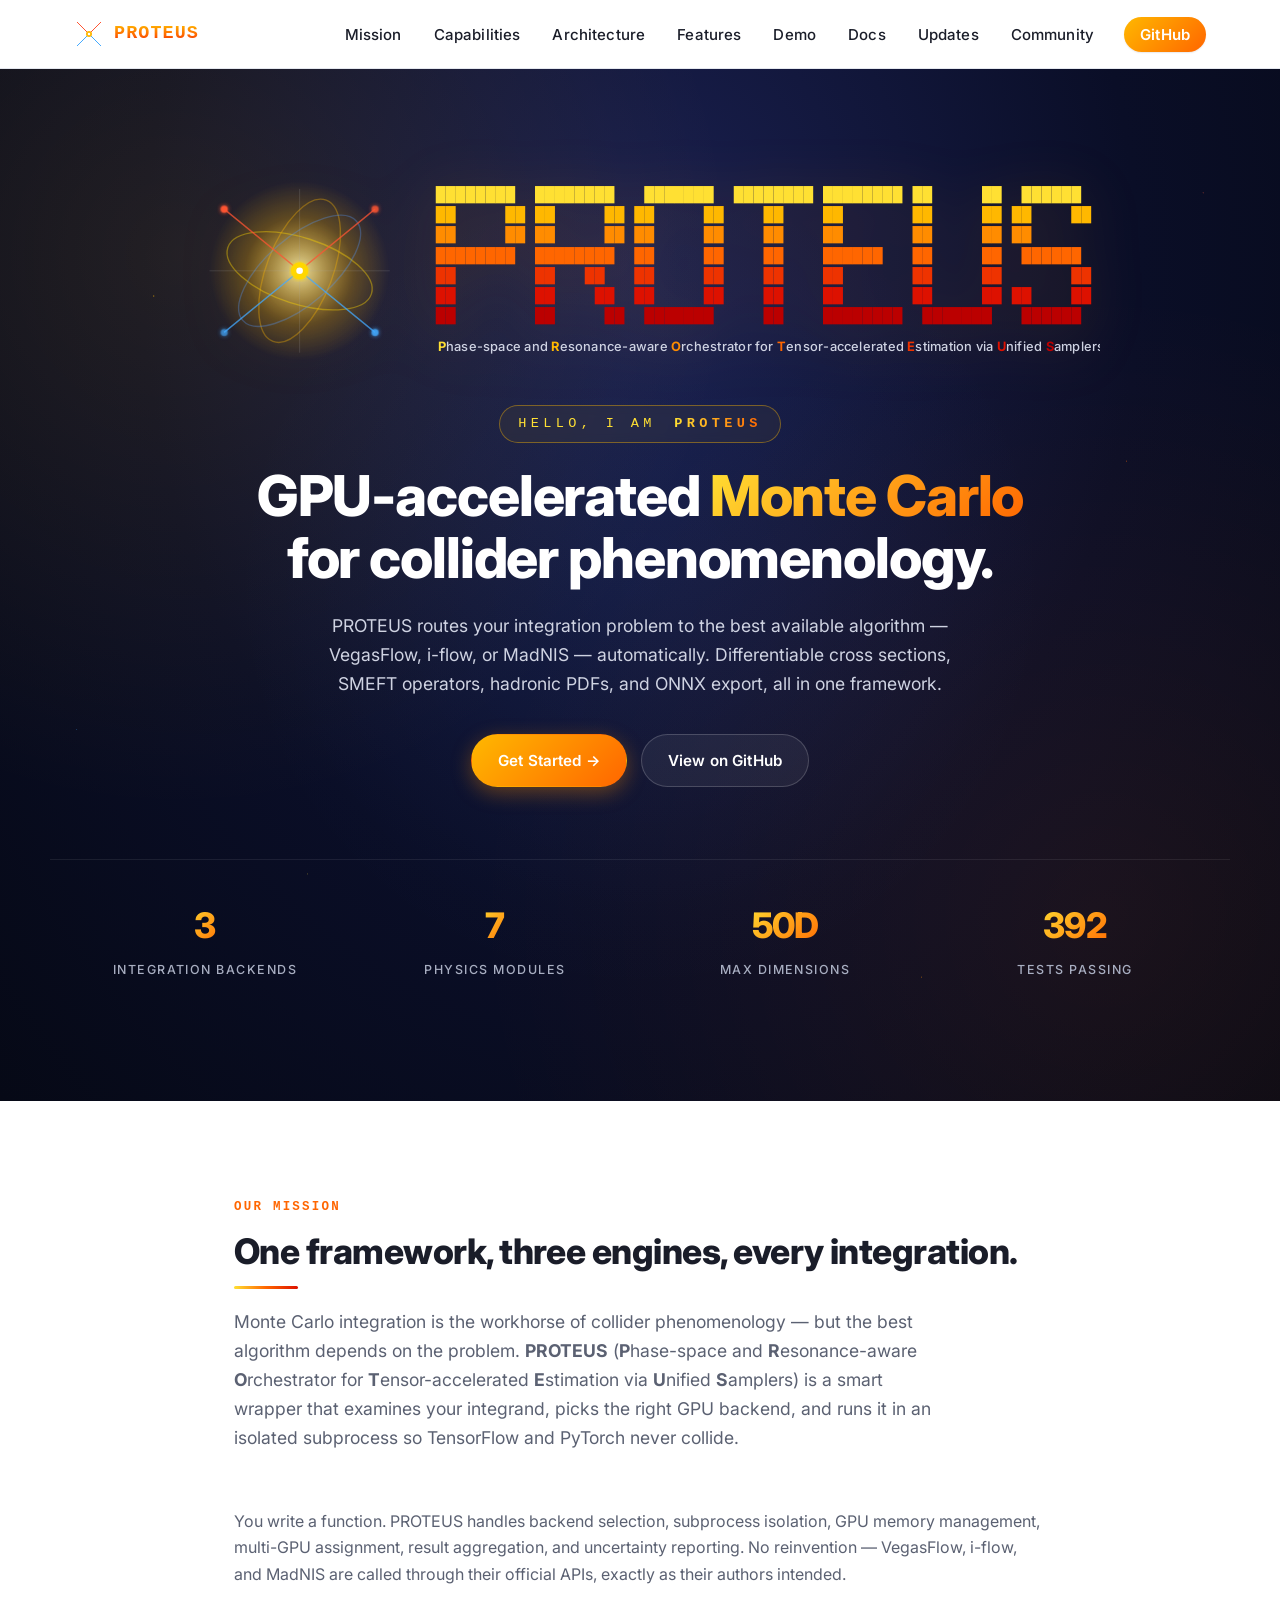
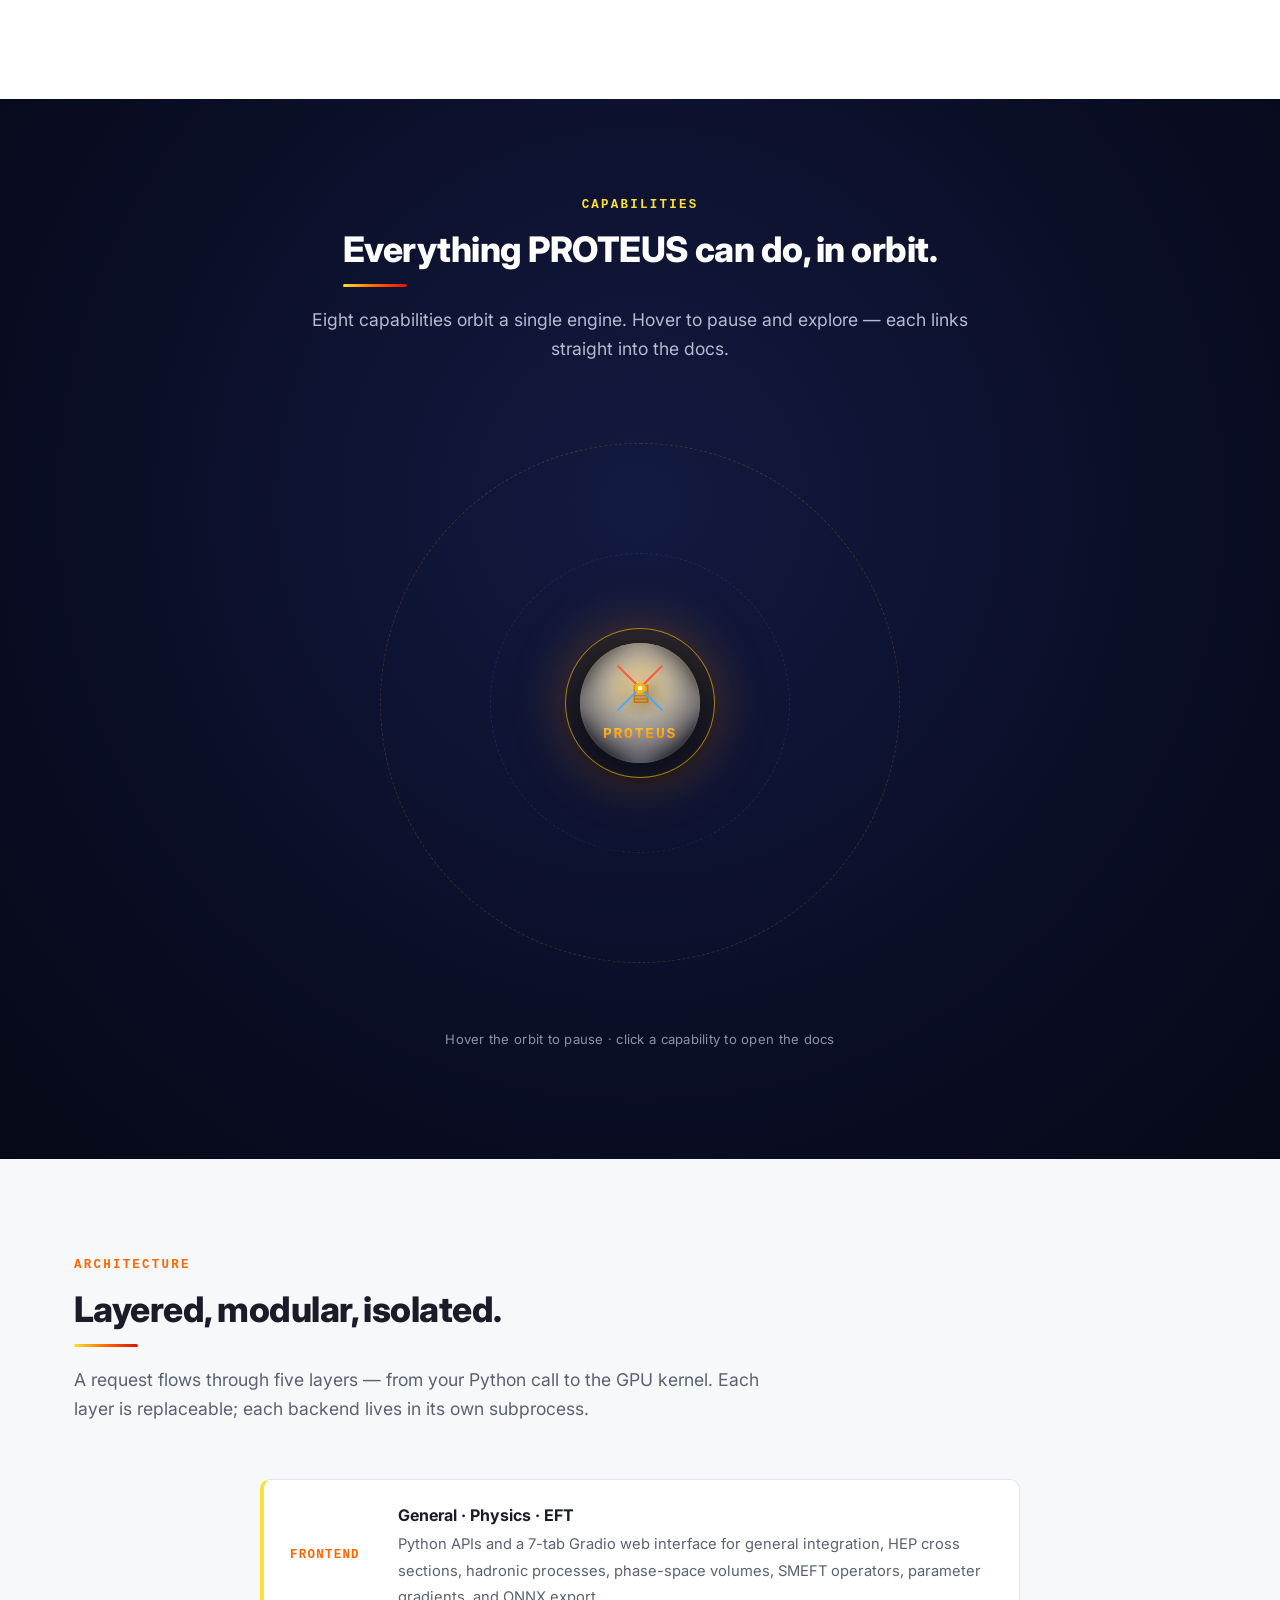
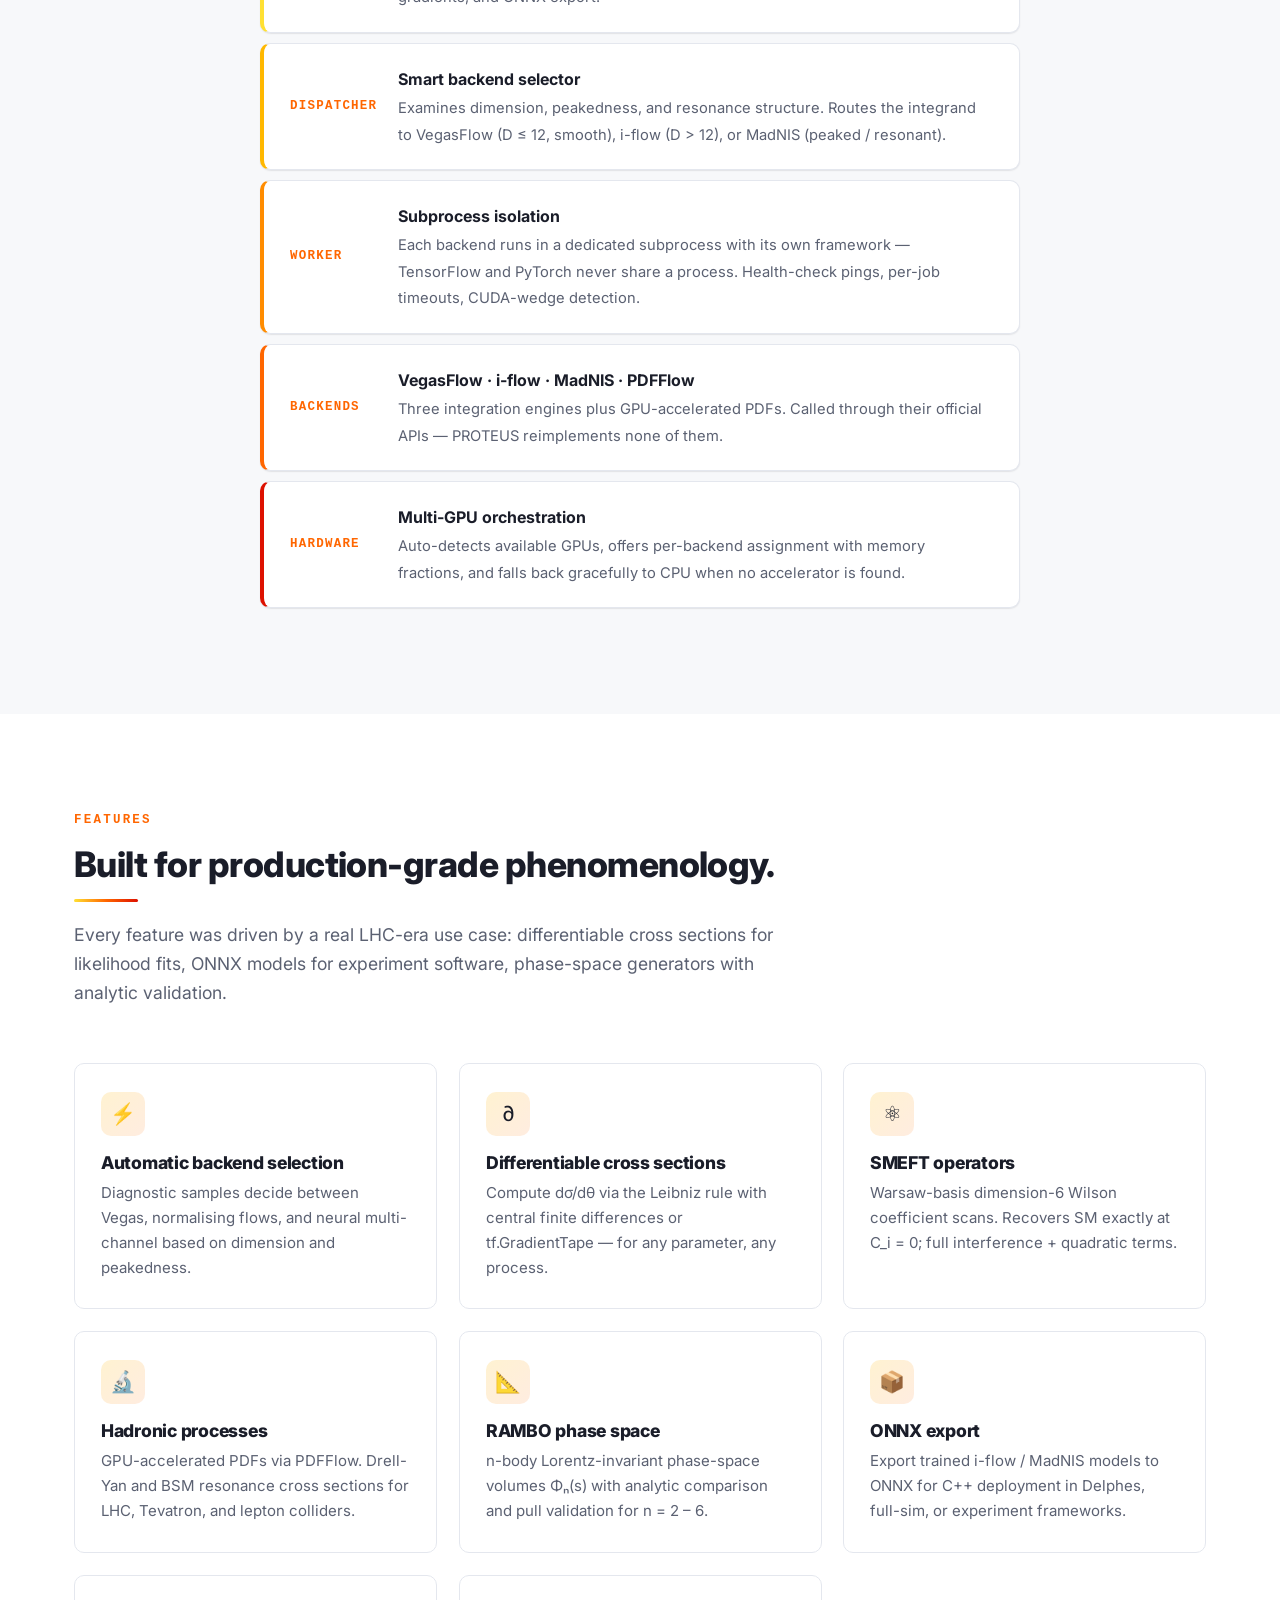
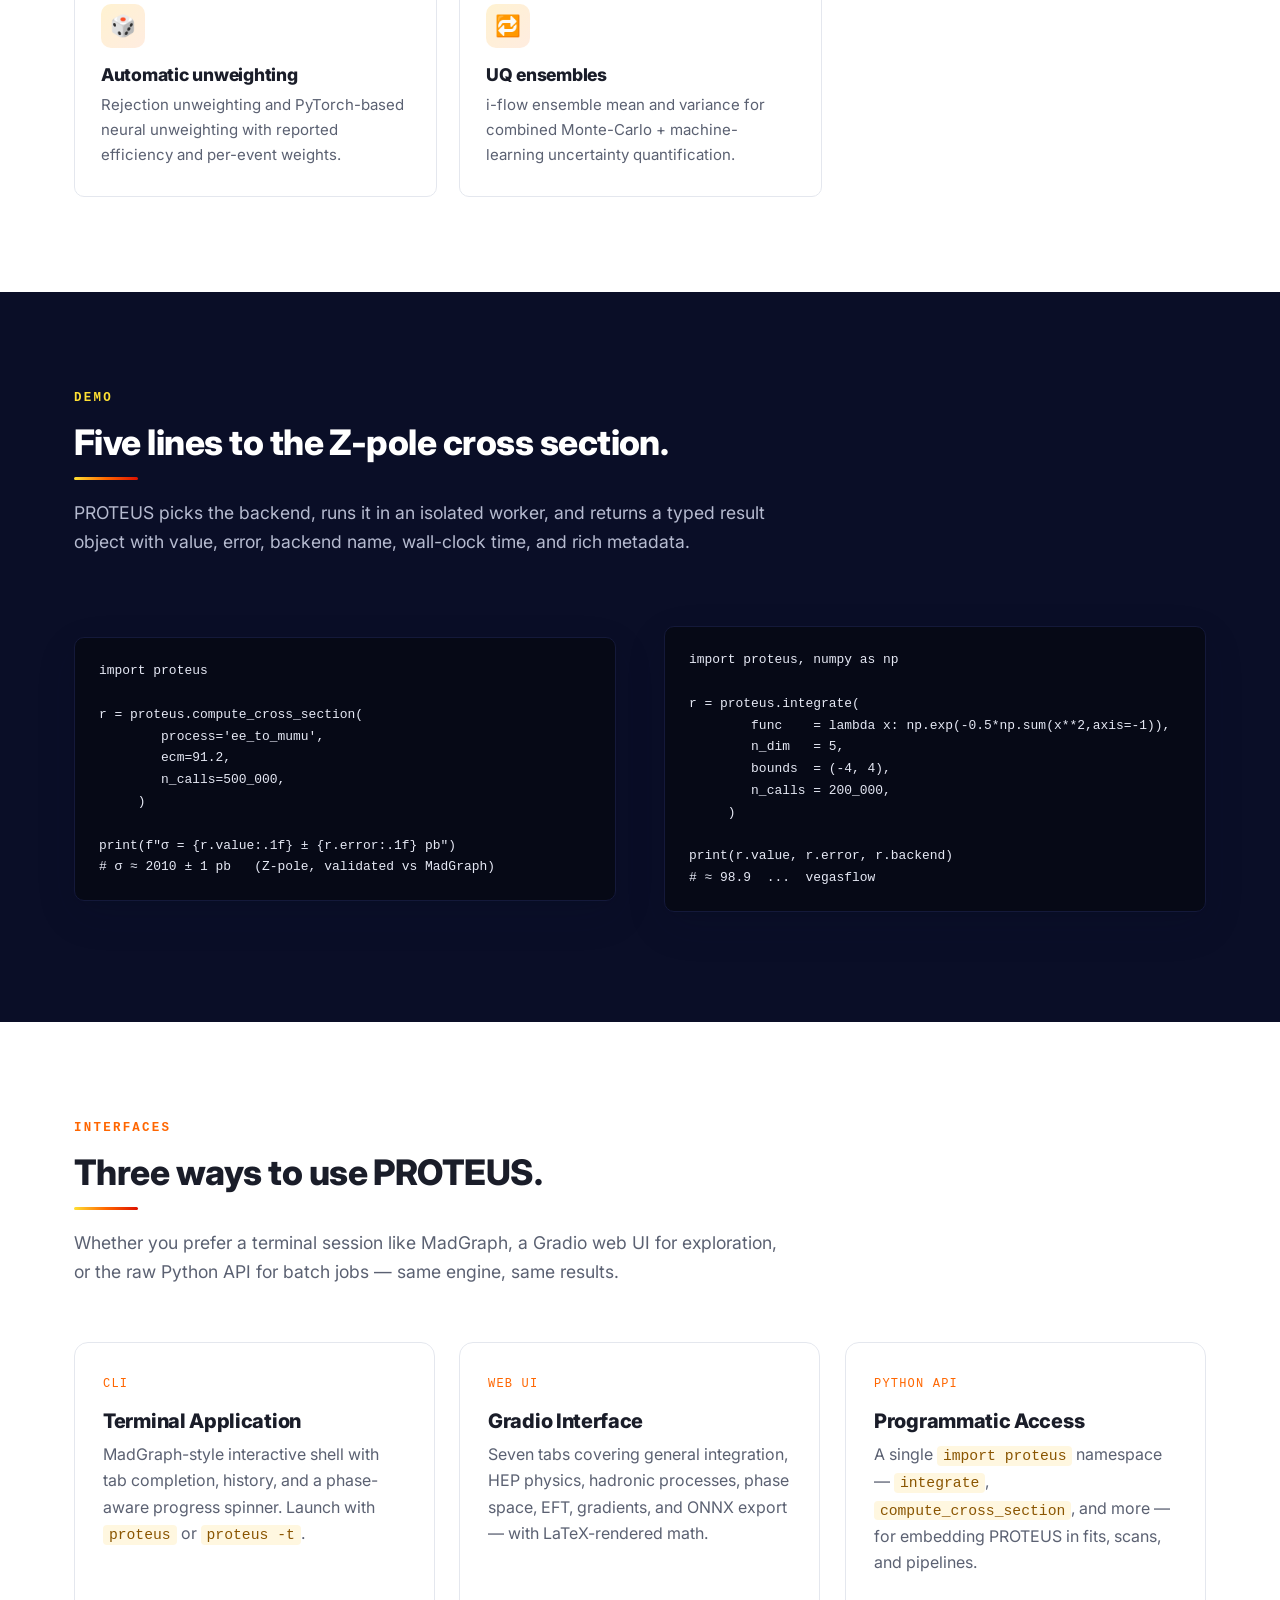
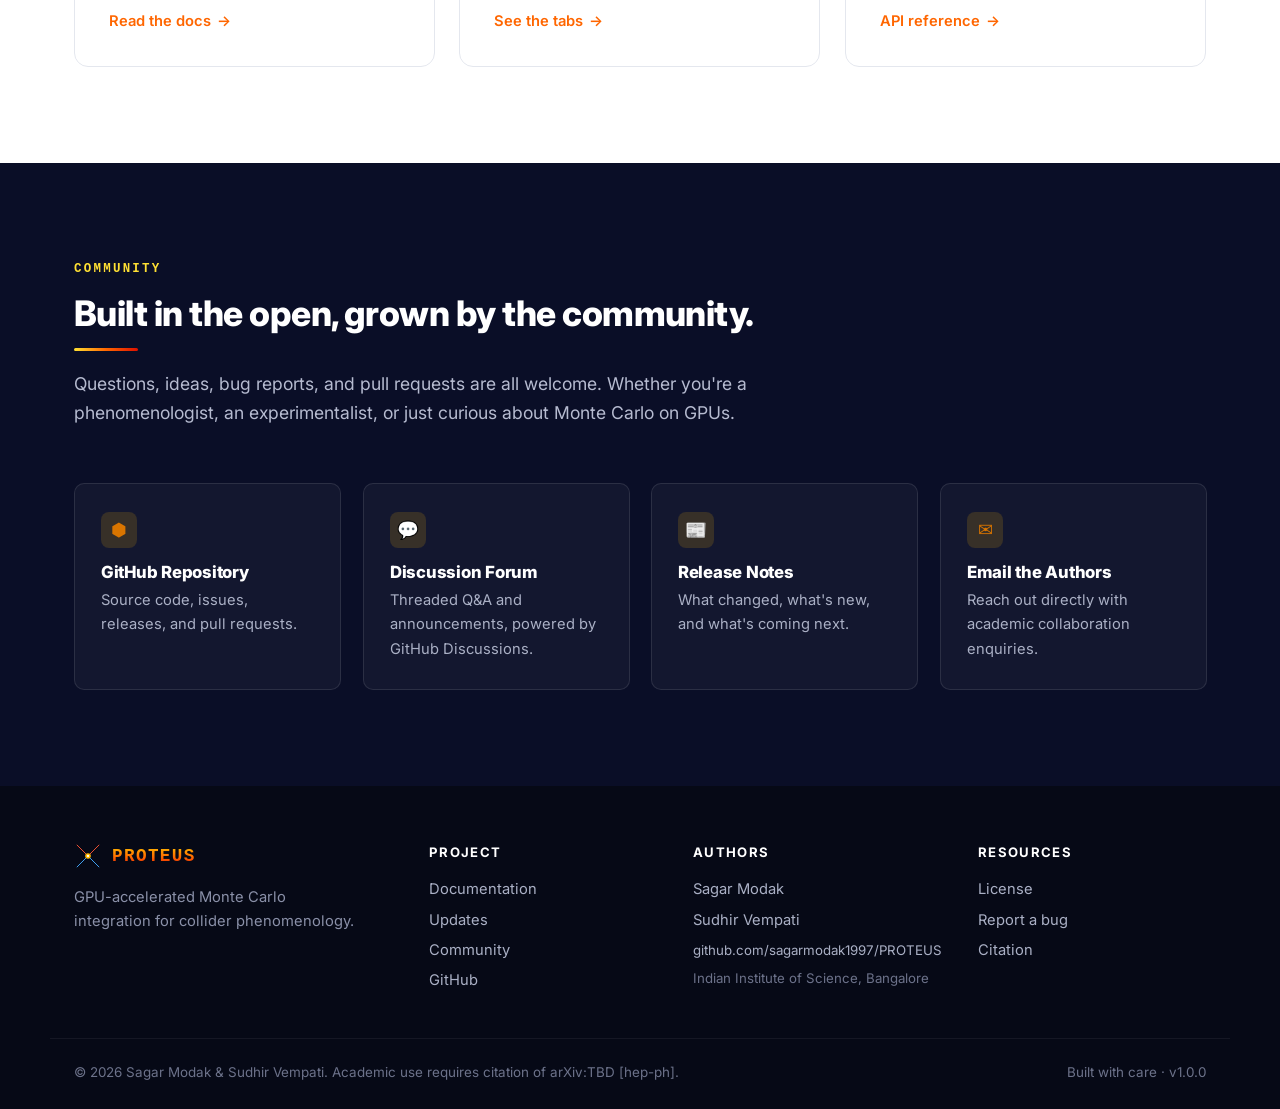
==== index.html @ 890a6fb4 "Add orbital capabilities carousel to the landing page A new "Capabilities" section: eight circular c" ====
<!DOCTYPE html>
<html lang="en">
<head>
  <meta charset="UTF-8">
  <meta name="viewport" content="width=device-width, initial-scale=1.0">
  <title>PROTEUS — GPU-accelerated Monte Carlo for collider phenomenology</title>
  <meta name="description" content="PROTEUS is a GPU-accelerated Monte Carlo integration framework for collider phenomenology. It automatically routes integration problems to VegasFlow, i-flow, or MadNIS.">
  <link rel="icon" type="image/svg+xml" href="assets/images/logo.svg">
  <link rel="preconnect" href="https://fonts.googleapis.com">
  <link rel="preconnect" href="https://fonts.gstatic.com" crossorigin>
  <link href="https://fonts.googleapis.com/css2?family=Inter:wght@400;500;600;700;800;900&display=swap" rel="stylesheet">
  <link rel="stylesheet" href="assets/css/main.css">
</head>
<body>

<header class="site-header">
  <nav class="site-nav">
    <a href="index.html" class="nav-brand">
      <span class="brand-mark">
        <svg viewBox="0 0 60 60" xmlns="http://www.w3.org/2000/svg">
          <line x1="30" y1="30" x2="6"  y2="6"  stroke="#FF5533" stroke-width="2"/>
          <line x1="30" y1="30" x2="54" y2="6"  stroke="#FF5533" stroke-width="2"/>
          <line x1="30" y1="30" x2="6"  y2="54" stroke="#44AAFF" stroke-width="2"/>
          <line x1="30" y1="30" x2="54" y2="54" stroke="#44AAFF" stroke-width="2"/>
          <circle cx="30" cy="30" r="6" fill="#FFB800"/>
          <circle cx="30" cy="30" r="2.5" fill="#fff"/>
        </svg>
      </span>
      PROTEUS
    </a>

    <button class="nav-toggle" aria-label="Toggle menu" onclick="document.querySelector('.nav-links').classList.toggle('is-open')">☰</button>

    <ul class="nav-links">
      <li><a href="#mission">Mission</a></li>
      <li><a href="#capabilities">Capabilities</a></li>
      <li><a href="#architecture">Architecture</a></li>
      <li><a href="#features">Features</a></li>
      <li><a href="#demo">Demo</a></li>
      <li><a href="docs/">Docs</a></li>
      <li><a href="updates/">Updates</a></li>
      <li><a href="community/">Community</a></li>
      <li><a class="nav-cta" href="https://github.com/sagarmodak1997/PROTEUS" target="_blank" rel="noopener">GitHub</a></li>
    </ul>
  </nav>
</header>

<section class="hero">
  <div class="hero-content">

    <!-- PROTEUS animated logo: particle collider art + block-letter banner -->
    <div class="hero-logo hero-animate" style="--d:0s;">
      <svg viewBox="0 0 1000 230" xmlns="http://www.w3.org/2000/svg" role="img" aria-label="PROTEUS — collider logo">
        <defs>
          <radialGradient id="hVertex" cx="50%" cy="50%" r="50%">
            <stop offset="0%"   style="stop-color:#FFF4B0; stop-opacity:0.9"/>
            <stop offset="60%"  style="stop-color:#FFB800; stop-opacity:0.25"/>
            <stop offset="100%" style="stop-color:#FFB800; stop-opacity:0"/>
          </radialGradient>
          <filter id="hGlow">
            <feGaussianBlur stdDeviation="2.6" result="b"/>
            <feMerge><feMergeNode in="b"/><feMergeNode in="SourceGraphic"/></feMerge>
          </filter>
        </defs>

        <!-- Soft vertex halo -->
        <circle cx="130" cy="115" r="98" fill="url(#hVertex)"/>

        <!-- Orbit rings (rotating) -->
        <g stroke-width="1.5" fill="none">
          <ellipse cx="130" cy="115" rx="82" ry="36" stroke="#FFD700" opacity="0.40">
            <animateTransform attributeName="transform" type="rotate" from="-40 130 115" to="320 130 115" dur="22s" repeatCount="indefinite"/>
          </ellipse>
          <ellipse cx="130" cy="115" rx="82" ry="36" stroke="#FFB800" opacity="0.35">
            <animateTransform attributeName="transform" type="rotate" from="40 130 115" to="400 130 115" dur="18s" repeatCount="indefinite"/>
          </ellipse>
          <ellipse cx="130" cy="115" rx="82" ry="36" stroke="#5599FF" opacity="0.32">
            <animateTransform attributeName="transform" type="rotate" from="90 130 115" to="450 130 115" dur="26s" repeatCount="indefinite"/>
          </ellipse>
        </g>

        <!-- Particle tracks -->
        <g stroke-width="1.6" opacity="0.75">
          <line x1="130" y1="115" x2="48"  y2="48"  stroke="#FF5533"/>
          <line x1="130" y1="115" x2="212" y2="48"  stroke="#FF5533"/>
          <line x1="130" y1="115" x2="48"  y2="182" stroke="#44AAFF"/>
          <line x1="130" y1="115" x2="212" y2="182" stroke="#44AAFF"/>
        </g>
        <g stroke="#aaaaaa" stroke-width="1" opacity="0.20">
          <line x1="130" y1="115" x2="130" y2="26"/>
          <line x1="130" y1="115" x2="130" y2="204"/>
          <line x1="130" y1="115" x2="32"  y2="115"/>
          <line x1="130" y1="115" x2="228" y2="115"/>
        </g>

        <!-- Endpoint dots (pulsing) -->
        <g filter="url(#hGlow)">
          <circle cx="48"  cy="48"  r="3.8" fill="#FF5533">
            <animate attributeName="opacity" values="0.55;1;0.55" dur="2.4s" repeatCount="indefinite"/>
          </circle>
          <circle cx="212" cy="48"  r="3.8" fill="#FF5533">
            <animate attributeName="opacity" values="0.55;1;0.55" dur="2.4s" begin="0.6s" repeatCount="indefinite"/>
          </circle>
          <circle cx="48"  cy="182" r="3.8" fill="#44AAFF">
            <animate attributeName="opacity" values="0.55;1;0.55" dur="2.4s" begin="1.2s" repeatCount="indefinite"/>
          </circle>
          <circle cx="212" cy="182" r="3.8" fill="#44AAFF">
            <animate attributeName="opacity" values="0.55;1;0.55" dur="2.4s" begin="1.8s" repeatCount="indefinite"/>
          </circle>
        </g>

        <!-- Collision vertex (pulsing) -->
        <circle cx="130" cy="115" r="8" fill="#FFD700" filter="url(#hGlow)">
          <animate attributeName="r" values="7;10;7" dur="2.2s" repeatCount="indefinite"/>
        </circle>
        <circle cx="130" cy="115" r="3.6" fill="#ffffff"/>

        <!-- PROTEUS block-letter banner (banner3 figlet, gradient) -->
        <g font-family="'Courier New', Courier, monospace" font-size="18" letter-spacing="0">
          <text x="278" y="38"  xml:space="preserve" fill="#FFE033">&#x2588;&#x2588;&#x2588;&#x2588;&#x2588;&#x2588;&#x2588;&#x2588;  &#x2588;&#x2588;&#x2588;&#x2588;&#x2588;&#x2588;&#x2588;&#x2588;   &#x2588;&#x2588;&#x2588;&#x2588;&#x2588;&#x2588;&#x2588;  &#x2588;&#x2588;&#x2588;&#x2588;&#x2588;&#x2588;&#x2588;&#x2588; &#x2588;&#x2588;&#x2588;&#x2588;&#x2588;&#x2588;&#x2588;&#x2588; &#x2588;&#x2588;     &#x2588;&#x2588;  &#x2588;&#x2588;&#x2588;&#x2588;&#x2588;&#x2588;  </text>
          <text x="278" y="60"  xml:space="preserve" fill="#FFB800">&#x2588;&#x2588;     &#x2588;&#x2588; &#x2588;&#x2588;     &#x2588;&#x2588; &#x2588;&#x2588;     &#x2588;&#x2588;    &#x2588;&#x2588;    &#x2588;&#x2588;       &#x2588;&#x2588;     &#x2588;&#x2588; &#x2588;&#x2588;    &#x2588;&#x2588; </text>
          <text x="278" y="82"  xml:space="preserve" fill="#FF8C00">&#x2588;&#x2588;     &#x2588;&#x2588; &#x2588;&#x2588;     &#x2588;&#x2588; &#x2588;&#x2588;     &#x2588;&#x2588;    &#x2588;&#x2588;    &#x2588;&#x2588;       &#x2588;&#x2588;     &#x2588;&#x2588; &#x2588;&#x2588;       </text>
          <text x="278" y="104" xml:space="preserve" fill="#FF6600">&#x2588;&#x2588;&#x2588;&#x2588;&#x2588;&#x2588;&#x2588;&#x2588;  &#x2588;&#x2588;&#x2588;&#x2588;&#x2588;&#x2588;&#x2588;&#x2588;  &#x2588;&#x2588;     &#x2588;&#x2588;    &#x2588;&#x2588;    &#x2588;&#x2588;&#x2588;&#x2588;&#x2588;&#x2588;   &#x2588;&#x2588;     &#x2588;&#x2588;  &#x2588;&#x2588;&#x2588;&#x2588;&#x2588;&#x2588;  </text>
          <text x="278" y="126" xml:space="preserve" fill="#EE3300">&#x2588;&#x2588;        &#x2588;&#x2588;   &#x2588;&#x2588;   &#x2588;&#x2588;     &#x2588;&#x2588;    &#x2588;&#x2588;    &#x2588;&#x2588;       &#x2588;&#x2588;     &#x2588;&#x2588;       &#x2588;&#x2588; </text>
          <text x="278" y="148" xml:space="preserve" fill="#DD1100">&#x2588;&#x2588;        &#x2588;&#x2588;    &#x2588;&#x2588;  &#x2588;&#x2588;     &#x2588;&#x2588;    &#x2588;&#x2588;    &#x2588;&#x2588;       &#x2588;&#x2588;     &#x2588;&#x2588; &#x2588;&#x2588;    &#x2588;&#x2588; </text>
          <text x="278" y="170" xml:space="preserve" fill="#BB0000">&#x2588;&#x2588;        &#x2588;&#x2588;     &#x2588;&#x2588;  &#x2588;&#x2588;&#x2588;&#x2588;&#x2588;&#x2588;&#x2588;     &#x2588;&#x2588;    &#x2588;&#x2588;&#x2588;&#x2588;&#x2588;&#x2588;&#x2588;&#x2588;  &#x2588;&#x2588;&#x2588;&#x2588;&#x2588;&#x2588;&#x2588;   &#x2588;&#x2588;&#x2588;&#x2588;&#x2588;&#x2588;  </text>
        </g>

        <!-- Acronym with letter highlights -->
        <text x="280" y="202"
              font-family="'Inter', 'Helvetica Neue', Arial, sans-serif"
              font-size="14" font-weight="500"
              fill="#cfd3e2" letter-spacing="0.25">
          <tspan font-weight="700" fill="#FFE033">P</tspan>hase-space and <tspan font-weight="700" fill="#FFB800">R</tspan>esonance-aware <tspan font-weight="700" fill="#FF8C00">O</tspan>rchestrator for <tspan font-weight="700" fill="#FF6600">T</tspan>ensor-accelerated <tspan font-weight="700" fill="#EE3300">E</tspan>stimation via <tspan font-weight="700" fill="#DD1100">U</tspan>nified <tspan font-weight="700" fill="#BB0000">S</tspan>amplers
        </text>
      </svg>
    </div>

    <span class="hero-greet hero-animate" style="--d:0.45s;">Hello, I am <strong>PROTEUS</strong></span>

    <h1 class="hero-animate" style="--d:0.6s;">
      GPU-accelerated <span class="accent">Monte Carlo</span><br>
      for collider phenomenology.
    </h1>

    <p class="hero-sub hero-animate" style="--d:0.75s;">
      PROTEUS routes your integration problem to the best available algorithm —
      VegasFlow, i-flow, or MadNIS — automatically. Differentiable cross sections,
      SMEFT operators, hadronic PDFs, and ONNX export, all in one framework.
    </p>

    <div class="hero-actions hero-animate" style="--d:0.9s;">
      <a class="btn btn-primary" href="docs/">Get Started →</a>
      <a class="btn btn-ghost" href="https://github.com/sagarmodak1997/PROTEUS" target="_blank" rel="noopener">View on GitHub</a>
    </div>
  </div>

  <div class="hero-stats container hero-animate" style="--d:1.05s;">
    <div><div class="stat-num" data-count="3">0</div><div class="stat-lbl">Integration Backends</div></div>
    <div><div class="stat-num" data-count="7">0</div><div class="stat-lbl">Physics Modules</div></div>
    <div><div class="stat-num" data-count="50" data-suffix="D">0D</div><div class="stat-lbl">Max Dimensions</div></div>
    <div><div class="stat-num" data-count="392">0</div><div class="stat-lbl">Tests Passing</div></div>
  </div>
</section>

<!-- Mission ----------------------------------------------------- -->
<section id="mission" class="section">
  <div class="container-narrow reveal">
    <span class="section-eyebrow">Our Mission</span>
    <h2 class="section-title">One framework, three engines, every integration.</h2>
    <p class="section-lede">
      Monte Carlo integration is the workhorse of collider phenomenology — but the best
      algorithm depends on the problem. <strong>PROTEUS</strong>
      (<strong>P</strong>hase-space and <strong>R</strong>esonance-aware
      <strong>O</strong>rchestrator for <strong>T</strong>ensor-accelerated
      <strong>E</strong>stimation via <strong>U</strong>nified <strong>S</strong>amplers)
      is a smart wrapper that examines your integrand, picks the right GPU backend,
      and runs it in an isolated subprocess so TensorFlow and PyTorch never collide.
    </p>
    <p style="color:var(--c-fg-muted);">
      You write a function. PROTEUS handles backend selection, subprocess isolation,
      GPU memory management, multi-GPU assignment, result aggregation, and uncertainty
      reporting. No reinvention — VegasFlow, i-flow, and MadNIS are called through
      their official APIs, exactly as their authors intended.
    </p>
  </div>
</section>

<!-- Capabilities — orbital carousel ----------------------------- -->
<section id="capabilities" class="section orbit-section">
  <div class="container">
    <div class="reveal" style="text-align:center;">
      <span class="section-eyebrow">Capabilities</span>
      <h2 class="section-title" style="margin-left:auto; margin-right:auto;">Everything PROTEUS can do, in orbit.</h2>
      <p class="section-lede" style="margin:0 auto 40px; text-align:center;">
        Eight capabilities orbit a single engine. Hover to pause and explore — each
        links straight into the docs.
      </p>
    </div>

    <div class="orbit-wrap reveal">
      <div class="orbit">
        <div class="orbit-ring-guide r1"></div>
        <div class="orbit-ring-guide r2"></div>

        <!-- central hub -->
        <div class="orbit-center">
          <span class="oc-pulse"></span>
          <svg viewBox="0 0 60 60" xmlns="http://www.w3.org/2000/svg" aria-hidden="true">
            <line x1="30" y1="30" x2="6"  y2="6"  stroke="#FF5533" stroke-width="2"/>
            <line x1="30" y1="30" x2="54" y2="6"  stroke="#FF5533" stroke-width="2"/>
            <line x1="30" y1="30" x2="6"  y2="54" stroke="#44AAFF" stroke-width="2"/>
            <line x1="30" y1="30" x2="54" y2="54" stroke="#44AAFF" stroke-width="2"/>
            <circle cx="30" cy="30" r="6" fill="#FFB800"/>
            <circle cx="30" cy="30" r="2.5" fill="#fff"/>
          </svg>
          <span class="oc-name">PROTEUS</span>
        </div>

        <!-- orbiting capability cards -->
        <div class="orbit-stage">
          <a class="orbit-card" style="--i:0" href="docs/#dispatcher" aria-label="Automatic backend selection">
            <span class="oc-ic">⚡</span><span class="oc-lbl">Auto&nbsp;Backend Selection</span>
          </a>
          <a class="orbit-card" style="--i:1" href="docs/#python-api" aria-label="Differentiable cross sections">
            <span class="oc-ic">∂</span><span class="oc-lbl">Differentiable σ</span>
          </a>
          <a class="orbit-card" style="--i:2" href="docs/#python-api" aria-label="SMEFT operators">
            <span class="oc-ic">⚛</span><span class="oc-lbl">SMEFT Operators</span>
          </a>
          <a class="orbit-card" style="--i:3" href="docs/#python-api" aria-label="Hadronic PDFs">
            <span class="oc-ic">🔬</span><span class="oc-lbl">Hadronic PDFs</span>
          </a>
          <a class="orbit-card" style="--i:4" href="docs/#python-api" aria-label="RAMBO phase space">
            <span class="oc-ic">📐</span><span class="oc-lbl">RAMBO Phase&nbsp;Space</span>
          </a>
          <a class="orbit-card" style="--i:5" href="docs/#web-ui" aria-label="ONNX export">
            <span class="oc-ic">📦</span><span class="oc-lbl">ONNX Export</span>
          </a>
          <a class="orbit-card" style="--i:6" href="docs/#python-api" aria-label="Neural unweighting">
            <span class="oc-ic">🎲</span><span class="oc-lbl">Neural Unweighting</span>
          </a>
          <a class="orbit-card" style="--i:7" href="docs/#install" aria-label="Multi-GPU orchestration">
            <span class="oc-ic">🖥</span><span class="oc-lbl">Multi-GPU</span>
          </a>
        </div>
      </div>
    </div>
    <p class="orbit-hint reveal">Hover the orbit to pause · click a capability to open the docs</p>
  </div>
</section>

<!-- Architecture ------------------------------------------------ -->
<section id="architecture" class="section section-alt">
  <div class="container">
    <div class="reveal">
      <span class="section-eyebrow">Architecture</span>
      <h2 class="section-title">Layered, modular, isolated.</h2>
      <p class="section-lede">
        A request flows through five layers — from your Python call to the GPU kernel.
        Each layer is replaceable; each backend lives in its own subprocess.
      </p>
    </div>

    <div class="arch-stack">
      <div class="arch-row layer-1 reveal" style="--d:0s;">
        <div class="arch-tag">Frontend</div>
        <div class="arch-body">
          <strong>General · Physics · EFT</strong>
          <span>Python APIs and a 7-tab Gradio web interface for general integration, HEP cross sections, hadronic processes, phase-space volumes, SMEFT operators, parameter gradients, and ONNX export.</span>
        </div>
      </div>
      <div class="arch-row layer-2 reveal" style="--d:.08s;">
        <div class="arch-tag">Dispatcher</div>
        <div class="arch-body">
          <strong>Smart backend selector</strong>
          <span>Examines dimension, peakedness, and resonance structure. Routes the integrand to VegasFlow (D ≤ 12, smooth), i-flow (D &gt; 12), or MadNIS (peaked / resonant).</span>
        </div>
      </div>
      <div class="arch-row layer-3 reveal" style="--d:.16s;">
        <div class="arch-tag">Worker</div>
        <div class="arch-body">
          <strong>Subprocess isolation</strong>
          <span>Each backend runs in a dedicated subprocess with its own framework — TensorFlow and PyTorch never share a process. Health-check pings, per-job timeouts, CUDA-wedge detection.</span>
        </div>
      </div>
      <div class="arch-row layer-4 reveal" style="--d:.24s;">
        <div class="arch-tag">Backends</div>
        <div class="arch-body">
          <strong>VegasFlow · i-flow · MadNIS · PDFFlow</strong>
          <span>Three integration engines plus GPU-accelerated PDFs. Called through their official APIs — PROTEUS reimplements none of them.</span>
        </div>
      </div>
      <div class="arch-row layer-5 reveal" style="--d:.32s;">
        <div class="arch-tag">Hardware</div>
        <div class="arch-body">
          <strong>Multi-GPU orchestration</strong>
          <span>Auto-detects available GPUs, offers per-backend assignment with memory fractions, and falls back gracefully to CPU when no accelerator is found.</span>
        </div>
      </div>
    </div>
  </div>
</section>

<!-- Features ---------------------------------------------------- -->
<section id="features" class="section">
  <div class="container">
    <div class="reveal">
      <span class="section-eyebrow">Features</span>
      <h2 class="section-title">Built for production-grade phenomenology.</h2>
      <p class="section-lede">
        Every feature was driven by a real LHC-era use case: differentiable cross sections
        for likelihood fits, ONNX models for experiment software, phase-space generators
        with analytic validation.
      </p>
    </div>

    <div class="features-grid">
      <div class="feature-card reveal" style="--d:0s;">
        <div class="feature-icon">⚡</div>
        <h3>Automatic backend selection</h3>
        <p>Diagnostic samples decide between Vegas, normalising flows, and neural multi-channel based on dimension and peakedness.</p>
      </div>
      <div class="feature-card reveal" style="--d:.06s;">
        <div class="feature-icon">∂</div>
        <h3>Differentiable cross sections</h3>
        <p>Compute dσ/dθ via the Leibniz rule with central finite differences or tf.GradientTape — for any parameter, any process.</p>
      </div>
      <div class="feature-card reveal" style="--d:.12s;">
        <div class="feature-icon">⚛</div>
        <h3>SMEFT operators</h3>
        <p>Warsaw-basis dimension-6 Wilson coefficient scans. Recovers SM exactly at C_i = 0; full interference + quadratic terms.</p>
      </div>
      <div class="feature-card reveal" style="--d:.18s;">
        <div class="feature-icon">🔬</div>
        <h3>Hadronic processes</h3>
        <p>GPU-accelerated PDFs via PDFFlow. Drell-Yan and BSM resonance cross sections for LHC, Tevatron, and lepton colliders.</p>
      </div>
      <div class="feature-card reveal" style="--d:.24s;">
        <div class="feature-icon">📐</div>
        <h3>RAMBO phase space</h3>
        <p>n-body Lorentz-invariant phase-space volumes Φₙ(s) with analytic comparison and pull validation for n = 2 – 6.</p>
      </div>
      <div class="feature-card reveal" style="--d:.30s;">
        <div class="feature-icon">📦</div>
        <h3>ONNX export</h3>
        <p>Export trained i-flow / MadNIS models to ONNX for C++ deployment in Delphes, full-sim, or experiment frameworks.</p>
      </div>
      <div class="feature-card reveal" style="--d:.36s;">
        <div class="feature-icon">🎲</div>
        <h3>Automatic unweighting</h3>
        <p>Rejection unweighting and PyTorch-based neural unweighting with reported efficiency and per-event weights.</p>
      </div>
      <div class="feature-card reveal" style="--d:.42s;">
        <div class="feature-icon">🔁</div>
        <h3>UQ ensembles</h3>
        <p>i-flow ensemble mean and variance for combined Monte-Carlo + machine-learning uncertainty quantification.</p>
      </div>
    </div>
  </div>
</section>

<!-- Demo / Code ------------------------------------------------- -->
<section id="demo" class="section section-dark">
  <div class="container">
    <div class="reveal">
      <span class="section-eyebrow" style="color: var(--c-gold-hi);">Demo</span>
      <h2 class="section-title">Five lines to the Z-pole cross section.</h2>
      <p class="section-lede" style="color:#b6bbd0;">
        PROTEUS picks the backend, runs it in an isolated worker, and returns a typed
        result object with value, error, backend name, wall-clock time, and rich metadata.
      </p>
    </div>

    <div class="demo-grid">
      <div class="reveal" style="--d:0s;">
<pre><code>import proteus

r = proteus.compute_cross_section(
        process='ee_to_mumu',
        ecm=91.2,
        n_calls=500_000,
     )

print(f"σ = {r.value:.1f} ± {r.error:.1f} pb")
# σ ≈ 2010 ± 1 pb   (Z-pole, validated vs MadGraph)
</code></pre>
      </div>
      <div class="reveal" style="--d:.15s;">
<pre><code>import proteus, numpy as np

r = proteus.integrate(
        func    = lambda x: np.exp(-0.5*np.sum(x**2,axis=-1)),
        n_dim   = 5,
        bounds  = (-4, 4),
        n_calls = 200_000,
     )

print(r.value, r.error, r.backend)
# ≈ 98.9  ...  vegasflow
</code></pre>
      </div>
    </div>
  </div>
</section>

<!-- Products ---------------------------------------------------- -->
<section class="section">
  <div class="container">
    <div class="reveal">
      <span class="section-eyebrow">Interfaces</span>
      <h2 class="section-title">Three ways to use PROTEUS.</h2>
      <p class="section-lede">
        Whether you prefer a terminal session like MadGraph, a Gradio web UI for
        exploration, or the raw Python API for batch jobs — same engine, same results.
      </p>
    </div>

    <div class="products-grid">
      <div class="product-card reveal" style="--d:0s;">
        <span class="product-tag">CLI</span>
        <h3>Terminal Application</h3>
        <p>MadGraph-style interactive shell with tab completion, history, and a phase-aware progress spinner. Launch with <code>proteus</code> or <code>proteus -t</code>.</p>
        <a class="more" href="docs/">Read the docs</a>
      </div>
      <div class="product-card reveal" style="--d:.1s;">
        <span class="product-tag">Web UI</span>
        <h3>Gradio Interface</h3>
        <p>Seven tabs covering general integration, HEP physics, hadronic processes, phase space, EFT, gradients, and ONNX export — with LaTeX-rendered math.</p>
        <a class="more" href="docs/">See the tabs</a>
      </div>
      <div class="product-card reveal" style="--d:.2s;">
        <span class="product-tag">Python API</span>
        <h3>Programmatic Access</h3>
        <p>A single <code>import proteus</code> namespace — <code>integrate</code>, <code>compute_cross_section</code>, and more — for embedding PROTEUS in fits, scans, and pipelines.</p>
        <a class="more" href="docs/">API reference</a>
      </div>
    </div>
  </div>
</section>

<!-- Community --------------------------------------------------- -->
<section id="community" class="section section-dark">
  <div class="container">
    <div class="reveal">
      <span class="section-eyebrow" style="color: var(--c-gold-hi);">Community</span>
      <h2 class="section-title">Built in the open, grown by the community.</h2>
      <p class="section-lede" style="color:#b6bbd0;">
        Questions, ideas, bug reports, and pull requests are all welcome. Whether you're
        a phenomenologist, an experimentalist, or just curious about Monte Carlo on GPUs.
      </p>
    </div>

    <div class="community-cards">
      <a class="community-card reveal" style="--d:0s;" href="https://github.com/sagarmodak1997/PROTEUS" target="_blank" rel="noopener">
        <div class="ic">⬢</div>
        <h4>GitHub Repository</h4>
        <p>Source code, issues, releases, and pull requests.</p>
      </a>
      <a class="community-card reveal" style="--d:.08s;" href="community/">
        <div class="ic">💬</div>
        <h4>Discussion Forum</h4>
        <p>Threaded Q&amp;A and announcements, powered by GitHub Discussions.</p>
      </a>
      <a class="community-card reveal" style="--d:.16s;" href="updates/">
        <div class="ic">📰</div>
        <h4>Release Notes</h4>
        <p>What changed, what's new, and what's coming next.</p>
      </a>
      <a class="community-card reveal" style="--d:.24s;" href="mailto:sagarmodak@iisc.ac.in">
        <div class="ic">✉</div>
        <h4>Email the Authors</h4>
        <p>Reach out directly with academic collaboration enquiries.</p>
      </a>
    </div>
  </div>
</section>

<!-- Footer ------------------------------------------------------ -->
<footer class="site-footer">
  <div class="footer-grid">
    <div>
      <div style="display:flex; align-items:center; gap:10px; margin-bottom:14px;">
        <svg width="28" height="28" viewBox="0 0 60 60" xmlns="http://www.w3.org/2000/svg">
          <line x1="30" y1="30" x2="6"  y2="6"  stroke="#FF5533" stroke-width="2"/>
          <line x1="30" y1="30" x2="54" y2="6"  stroke="#FF5533" stroke-width="2"/>
          <line x1="30" y1="30" x2="6"  y2="54" stroke="#44AAFF" stroke-width="2"/>
          <line x1="30" y1="30" x2="54" y2="54" stroke="#44AAFF" stroke-width="2"/>
          <circle cx="30" cy="30" r="6" fill="#FFB800"/>
          <circle cx="30" cy="30" r="2.5" fill="#fff"/>
        </svg>
        <span class="footer-brand-text">PROTEUS</span>
      </div>
      <p style="color:#8a90a8; margin:0; font-size:.92rem; max-width:280px;">
        GPU-accelerated Monte Carlo integration for collider phenomenology.
      </p>
    </div>

    <div>
      <h5>Project</h5>
      <ul>
        <li><a href="docs/">Documentation</a></li>
        <li><a href="updates/">Updates</a></li>
        <li><a href="community/">Community</a></li>
        <li><a href="https://github.com/sagarmodak1997/PROTEUS" target="_blank" rel="noopener">GitHub</a></li>
      </ul>
    </div>

    <div>
      <h5>Authors</h5>
      <ul>
        <li><a href="mailto:sagarmodak@iisc.ac.in">Sagar Modak</a></li>
        <li><a href="mailto:vempati@iisc.ac.in">Sudhir Vempati</a></li>
        <li style="margin-top:6px;"><a href="https://github.com/sagarmodak1997/PROTEUS" target="_blank" rel="noopener" style="font-size:.83rem;">github.com/sagarmodak1997/PROTEUS</a></li>
        <li style="color:#6c728a; font-size:.83rem;">Indian Institute of Science, Bangalore</li>
      </ul>
    </div>

    <div>
      <h5>Resources</h5>
      <ul>
        <li><a href="https://github.com/sagarmodak1997/PROTEUS/blob/main/LICENSE" target="_blank" rel="noopener">License</a></li>
        <li><a href="https://github.com/sagarmodak1997/PROTEUS/issues" target="_blank" rel="noopener">Report a bug</a></li>
        <li><a href="docs/#citation">Citation</a></li>
      </ul>
    </div>
  </div>

  <div class="footer-bottom">
    <span>© 2026 Sagar Modak &amp; Sudhir Vempati. Academic use requires citation of arXiv:TBD [hep-ph].</span>
    <span>Built with care · v1.0.0</span>
  </div>
</footer>

<script>
  // Scroll-reveal: add .is-visible when elements enter the viewport
  (function () {
    var reveals = document.querySelectorAll('.reveal');
    if (!('IntersectionObserver' in window) || !reveals.length) {
      reveals.forEach(function (el) { el.classList.add('is-visible'); });
      return;
    }
    var io = new IntersectionObserver(function (entries) {
      entries.forEach(function (entry) {
        if (entry.isIntersecting) {
          entry.target.classList.add('is-visible');
          io.unobserve(entry.target);
        }
      });
    }, { threshold: 0.12, rootMargin: '0px 0px -40px 0px' });
    reveals.forEach(function (el) { io.observe(el); });
  })();

  // Number counter: animate stats from 0 to data-count when visible
  (function () {
    var counters = document.querySelectorAll('[data-count]');
    if (!counters.length) return;
    function animate(el) {
      var target = parseInt(el.getAttribute('data-count'), 10);
      var suffix = el.getAttribute('data-suffix') || '';
      var dur = 1400, start = performance.now();
      function tick(now) {
        var t = Math.min(1, (now - start) / dur);
        var eased = 1 - Math.pow(1 - t, 3);
        el.textContent = Math.round(target * eased) + suffix;
        if (t < 1) requestAnimationFrame(tick);
      }
      requestAnimationFrame(tick);
    }
    if (!('IntersectionObserver' in window)) {
      counters.forEach(function (c) {
        c.textContent = c.getAttribute('data-count') + (c.getAttribute('data-suffix') || '');
      });
      return;
    }
    var io = new IntersectionObserver(function (entries) {
      entries.forEach(function (entry) {
        if (entry.isIntersecting) {
          animate(entry.target);
          io.unobserve(entry.target);
        }
      });
    }, { threshold: 0.4 });
    counters.forEach(function (c) { io.observe(c); });
  })();

  // Subtle parallax: drift the hero star layer slightly with scroll
  (function () {
    var hero = document.querySelector('.hero');
    if (!hero) return;
    var ticking = false;
    window.addEventListener('scroll', function () {
      if (ticking) return;
      ticking = true;
      requestAnimationFrame(function () {
        var y = Math.min(window.scrollY, 600);
        hero.style.setProperty('--hero-shift', y + 'px');
        hero.style.backgroundPosition = 'center ' + (y * 0.15) + 'px';
        ticking = false;
      });
    }, { passive: true });
  })();
</script>

</body>
</html>
---- assets/css/main.css ----
/* ================================================================
   PROTEUS — Website Stylesheet
   ================================================================ */

:root {
  --c-bg:        #ffffff;
  --c-bg-soft:   #f7f8fa;
  --c-bg-dark:   #0a0e27;
  --c-bg-darker: #060916;
  --c-fg:        #1a1d29;
  --c-fg-muted:  #5b6172;
  --c-fg-dim:    #8b91a2;
  --c-border:    #e4e7ee;
  --c-border-d:  #1f2542;
  --c-gold:      #FFB800;
  --c-gold-hi:   #FFE033;
  --c-orange:    #FF6600;
  --c-red:       #DD1100;
  --c-link:      #d97500;
  --c-link-hov:  #a85800;

  --r-lg: 14px;
  --r-md: 10px;
  --r-sm: 6px;

  --shadow-sm: 0 1px 2px rgba(10,14,39,.06), 0 1px 1px rgba(10,14,39,.04);
  --shadow-md: 0 4px 14px rgba(10,14,39,.08), 0 2px 4px rgba(10,14,39,.05);
  --shadow-lg: 0 14px 40px rgba(10,14,39,.12), 0 4px 12px rgba(10,14,39,.06);

  --w-container: 1180px;
  --w-narrow:    860px;

  --ease: cubic-bezier(.4,0,.2,1);
}

* { box-sizing: border-box; }

html { -webkit-text-size-adjust: 100%; scroll-behavior: smooth; }

body {
  margin: 0;
  font-family: 'Inter', -apple-system, BlinkMacSystemFont, 'Segoe UI', Roboto,
               Oxygen, Ubuntu, Cantarell, 'Helvetica Neue', sans-serif;
  font-size: 16px;
  line-height: 1.65;
  color: var(--c-fg);
  background: var(--c-bg);
  -webkit-font-smoothing: antialiased;
  -moz-osx-font-smoothing: grayscale;
}

img, svg { display: block; max-width: 100%; height: auto; }

a {
  color: var(--c-link);
  text-decoration: none;
  transition: color .15s var(--ease);
}
a:hover { color: var(--c-link-hov); text-decoration: underline; }

h1, h2, h3, h4 {
  font-weight: 800;
  letter-spacing: -0.015em;
  line-height: 1.2;
  margin: 0 0 .5em;
  color: var(--c-fg);
}

h1 { font-size: clamp(2rem, 4vw, 3.4rem); }
h2 { font-size: clamp(1.6rem, 2.8vw, 2.2rem); }
h3 { font-size: 1.25rem; }
h4 { font-size: 1rem; }

p { margin: 0 0 1em; color: var(--c-fg-muted); }
ul { padding-left: 1.2em; color: var(--c-fg-muted); }
li { margin: 0.3em 0; }

code {
  font-family: ui-monospace, 'SF Mono', 'Cascadia Code', Menlo, Consolas, monospace;
  font-size: 0.92em;
  background: rgba(255,184,0,.12);
  color: #8a5500;
  padding: 0.12em 0.4em;
  border-radius: 4px;
}
pre {
  background: var(--c-bg-dark);
  color: #e6e9f5;
  padding: 1.2rem 1.4rem;
  border-radius: var(--r-md);
  overflow-x: auto;
  font-family: ui-monospace, 'SF Mono', 'Cascadia Code', Menlo, Consolas, monospace;
  font-size: 0.9rem;
  line-height: 1.55;
}
pre code { background: none; color: inherit; padding: 0; }

.container {
  max-width: var(--w-container);
  margin: 0 auto;
  padding: 0 24px;
}
.container-narrow { max-width: var(--w-narrow); margin: 0 auto; padding: 0 24px; }

/* ───── Header / Nav ───────────────────────────────────────────── */

.site-header {
  position: sticky;
  top: 0;
  z-index: 50;
  background: rgba(255,255,255,.92);
  backdrop-filter: saturate(180%) blur(14px);
  -webkit-backdrop-filter: saturate(180%) blur(14px);
  border-bottom: 1px solid var(--c-border);
}
.site-nav {
  display: flex;
  align-items: center;
  justify-content: space-between;
  height: 68px;
  max-width: var(--w-container);
  margin: 0 auto;
  padding: 0 24px;
}
.nav-brand {
  display: flex;
  align-items: center;
  gap: 10px;
  font-weight: 900;
  font-size: 1.15rem;
  letter-spacing: 0.06em;
  font-family: 'Courier New', ui-monospace, Menlo, monospace;
  background: linear-gradient(180deg,
      #FFE033 0%, #FFB800 18%, #FF8C00 36%, #FF6600 54%,
      #EE3300 72%, #DD1100 86%, #BB0000 100%);
  -webkit-background-clip: text;
  background-clip: text;
  -webkit-text-fill-color: transparent;
  text-shadow: 0 0 0 transparent;
}
.nav-brand:hover { text-decoration: none; filter: brightness(1.12); }
.nav-brand .brand-mark {
  width: 30px; height: 30px;
  -webkit-text-fill-color: initial;
}
.nav-brand .brand-mark svg { width: 100%; height: 100%; }
.nav-links {
  display: flex;
  gap: 28px;
  list-style: none;
  margin: 0;
  padding: 0;
}
.nav-links a {
  color: var(--c-fg);
  font-weight: 500;
  font-size: 0.94rem;
  letter-spacing: 0.01em;
  padding: 6px 2px;
  border-bottom: 2px solid transparent;
  transition: border-color .15s var(--ease), color .15s var(--ease);
}
.nav-links a:hover {
  text-decoration: none;
  color: var(--c-orange);
  border-bottom-color: var(--c-gold);
}
.nav-links a.is-active {
  color: var(--c-orange);
  border-bottom-color: var(--c-gold);
}
.nav-cta {
  background: linear-gradient(135deg, var(--c-gold) 0%, var(--c-orange) 100%);
  color: #fff !important;
  padding: 8px 16px !important;
  border-radius: 999px;
  font-weight: 600 !important;
  border: none !important;
  box-shadow: var(--shadow-sm);
}
.nav-cta:hover {
  background: linear-gradient(135deg, var(--c-orange) 0%, var(--c-red) 100%);
  text-decoration: none !important;
}
.nav-toggle {
  display: none;
  background: none;
  border: 0;
  cursor: pointer;
  font-size: 1.4rem;
  color: var(--c-fg);
}

/* ───── Hero ───────────────────────────────────────────────────── */

.hero {
  position: relative;
  background: radial-gradient(ellipse at 50% 20%, #1a2050 0%, #0a0e27 55%, #060916 100%);
  color: #fff;
  padding: 96px 0 120px;
  overflow: hidden;
  text-align: center;
}
.hero::before {
  content: "";
  position: absolute; inset: 0;
  background-image:
    radial-gradient(circle at 14% 18%, rgba(255,184,0,.10) 0%, transparent 40%),
    radial-gradient(circle at 86% 82%, rgba(255,102,0,.08) 0%, transparent 45%),
    radial-gradient(circle at 50% 50%, rgba(85,153,255,.05) 0%, transparent 50%);
  pointer-events: none;
}
.hero::after {
  content: "";
  position: absolute; inset: 0;
  background-image:
    radial-gradient(2px 2px at 12% 22%, rgba(255,184,0,.55), transparent 60%),
    radial-gradient(1.6px 1.6px at 88% 38%, rgba(255,102,0,.55), transparent 60%),
    radial-gradient(1.4px 1.4px at 24% 78%, rgba(255,224,51,.5), transparent 60%),
    radial-gradient(1.6px 1.6px at 72% 88%, rgba(255,140,0,.5), transparent 60%),
    radial-gradient(1.2px 1.2px at 6% 64%, rgba(68,170,255,.45), transparent 60%),
    radial-gradient(1.6px 1.6px at 94% 12%, rgba(255,85,51,.45), transparent 60%);
  pointer-events: none;
  animation: heroStars 8s ease-in-out infinite alternate;
}
@keyframes heroStars {
  0%   { opacity: .55; transform: translateY(0); }
  100% { opacity: 1;  transform: translateY(-6px); }
}

.hero-content {
  position: relative;
  z-index: 1;
  max-width: 980px;
  margin: 0 auto;
  padding: 0 24px;
}

.hero-logo {
  margin: 0 auto 28px;
  max-width: 920px;
  filter: drop-shadow(0 8px 28px rgba(255,140,0,.15));
}
.hero-logo svg { width: 100%; height: auto; display: block; }

.hero-greet {
  font-family: 'Courier New', ui-monospace, 'SF Mono', monospace;
  font-size: 0.85rem;
  color: var(--c-gold-hi);
  letter-spacing: 0.32em;
  text-transform: uppercase;
  margin: 0 0 22px;
  display: inline-block;
  padding: 7px 18px;
  border: 1px solid rgba(255,184,0,.4);
  border-radius: 999px;
  background: rgba(255,184,0,.05);
  backdrop-filter: blur(4px);
}
.hero-greet strong {
  font-weight: 800;
  background: linear-gradient(90deg, #FFE033, #FF6600);
  -webkit-background-clip: text;
  background-clip: text;
  -webkit-text-fill-color: transparent;
  margin-left: 6px;
}

.hero h1 {
  color: #fff;
  font-size: clamp(2rem, 4.4vw, 3.6rem);
  line-height: 1.1;
  margin: 0 auto 22px;
  letter-spacing: -0.02em;
  max-width: 820px;
}
.hero h1 .accent {
  background: linear-gradient(135deg, var(--c-gold-hi) 0%, var(--c-orange) 100%);
  -webkit-background-clip: text;
  background-clip: text;
  -webkit-text-fill-color: transparent;
}
.hero-sub {
  font-size: 1.1rem;
  color: #cfd3e2;
  max-width: 680px;
  margin: 0 auto 36px;
  line-height: 1.65;
}
.hero-actions {
  display: flex;
  gap: 14px;
  flex-wrap: wrap;
  justify-content: center;
}

.btn {
  display: inline-flex;
  align-items: center;
  gap: 8px;
  padding: 13px 26px;
  border-radius: 999px;
  font-weight: 600;
  font-size: 0.95rem;
  letter-spacing: 0.01em;
  transition: transform .15s var(--ease), box-shadow .15s var(--ease), background .2s var(--ease);
  border: 1px solid transparent;
  cursor: pointer;
  text-decoration: none;
}
.btn-primary {
  background: linear-gradient(135deg, var(--c-gold) 0%, var(--c-orange) 100%);
  color: #fff;
  box-shadow: 0 6px 20px rgba(255,140,0,.35);
}
.btn-primary:hover {
  transform: translateY(-2px);
  text-decoration: none;
  color: #fff;
  box-shadow: 0 12px 28px rgba(255,140,0,.5);
}
.btn-ghost {
  background: rgba(255,255,255,.06);
  color: #fff;
  border-color: rgba(255,255,255,.18);
}
.btn-ghost:hover {
  background: rgba(255,255,255,.12);
  text-decoration: none;
  color: #fff;
  border-color: rgba(255,184,0,.4);
}

.hero-stats {
  position: relative;
  z-index: 1;
  display: grid;
  grid-template-columns: repeat(4, 1fr);
  gap: 28px;
  max-width: var(--w-container);
  margin: 72px auto 0;
  padding: 36px 24px 0;
  border-top: 1px solid rgba(255,255,255,.08);
}
.hero-stats > div {
  text-align: center;
  transition: transform .25s var(--ease);
}
.hero-stats > div:hover { transform: translateY(-3px); }
.hero-stats .stat-num {
  font-size: 2.2rem;
  font-weight: 800;
  background: linear-gradient(135deg, var(--c-gold-hi), var(--c-orange));
  -webkit-background-clip: text;
  background-clip: text;
  -webkit-text-fill-color: transparent;
  margin-bottom: 6px;
  letter-spacing: -0.02em;
}
.hero-stats .stat-lbl {
  font-size: 0.78rem;
  color: #a8aec1;
  letter-spacing: 0.12em;
  text-transform: uppercase;
  font-weight: 500;
}

/* ───── Sections ──────────────────────────────────────────────── */

.section {
  padding: 96px 0;
}
.section-alt {
  background: var(--c-bg-soft);
}
.section-dark {
  background: var(--c-bg-dark);
  color: #e6e9f5;
}
.section-dark h2, .section-dark h3, .section-dark h4 { color: #fff; }
.section-dark p, .section-dark li { color: #b6bbd0; }

.section-eyebrow {
  font-family: ui-monospace, 'SF Mono', monospace;
  font-size: 0.78rem;
  color: var(--c-orange);
  font-weight: 700;
  text-transform: uppercase;
  letter-spacing: 0.18em;
  margin-bottom: 12px;
  display: block;
}
.section-title {
  margin-bottom: 18px;
}
.section-lede {
  font-size: 1.1rem;
  color: var(--c-fg-muted);
  max-width: 720px;
  margin-bottom: 56px;
}
.section-dark .section-lede { color: #b6bbd0; }

/* ───── Architecture layered diagram ──────────────────────────── */

.arch-stack {
  max-width: 760px;
  margin: 0 auto;
}
.arch-row {
  display: flex;
  align-items: center;
  gap: 18px;
  padding: 22px 26px;
  margin: 10px 0;
  background: #fff;
  border: 1px solid var(--c-border);
  border-radius: var(--r-md);
  box-shadow: var(--shadow-sm);
  transition: transform .2s var(--ease), box-shadow .2s var(--ease);
}
.arch-row:hover {
  transform: translateX(4px);
  box-shadow: var(--shadow-md);
  border-color: var(--c-gold);
}
.arch-tag {
  flex-shrink: 0;
  width: 90px;
  font-family: ui-monospace, 'SF Mono', monospace;
  font-size: 0.78rem;
  font-weight: 700;
  color: var(--c-orange);
  letter-spacing: 0.1em;
  text-transform: uppercase;
}
.arch-body { flex: 1; }
.arch-body strong { display: block; color: var(--c-fg); margin-bottom: 2px; }
.arch-body span { color: var(--c-fg-muted); font-size: 0.92rem; }

.arch-row.layer-1 { border-left: 4px solid #FFE033; }
.arch-row.layer-2 { border-left: 4px solid #FFB800; }
.arch-row.layer-3 { border-left: 4px solid #FF8C00; }
.arch-row.layer-4 { border-left: 4px solid #FF6600; }
.arch-row.layer-5 { border-left: 4px solid #DD1100; }

/* ───── Features grid ─────────────────────────────────────────── */

.features-grid {
  display: grid;
  grid-template-columns: repeat(auto-fit, minmax(280px, 1fr));
  gap: 22px;
}
.feature-card {
  background: #fff;
  border: 1px solid var(--c-border);
  border-radius: var(--r-md);
  padding: 28px 26px;
  transition: transform .2s var(--ease), box-shadow .2s var(--ease), border-color .2s var(--ease);
}
.feature-card:hover {
  transform: translateY(-3px);
  box-shadow: var(--shadow-md);
  border-color: var(--c-gold);
}
.feature-icon {
  width: 44px;
  height: 44px;
  display: flex;
  align-items: center;
  justify-content: center;
  margin-bottom: 16px;
  border-radius: 10px;
  background: linear-gradient(135deg, rgba(255,184,0,.18), rgba(255,102,0,.12));
  font-size: 1.3rem;
}
.feature-card h3 { font-size: 1.1rem; margin-bottom: 8px; }
.feature-card p { font-size: 0.94rem; margin: 0; }

/* ───── Product / component cards ─────────────────────────────── */

.products-grid {
  display: grid;
  grid-template-columns: repeat(auto-fit, minmax(300px, 1fr));
  gap: 24px;
}
.product-card {
  background: #fff;
  border: 1px solid var(--c-border);
  border-radius: var(--r-lg);
  padding: 32px 28px;
  display: flex;
  flex-direction: column;
  transition: transform .2s var(--ease), box-shadow .2s var(--ease);
}
.product-card:hover {
  transform: translateY(-4px);
  box-shadow: var(--shadow-lg);
}
.product-card h3 {
  font-size: 1.25rem;
  margin-bottom: 8px;
}
.product-card .product-tag {
  display: inline-block;
  font-family: ui-monospace, monospace;
  font-size: 0.75rem;
  color: var(--c-orange);
  letter-spacing: 0.1em;
  text-transform: uppercase;
  margin-bottom: 14px;
}
.product-card p { flex: 1; }
.product-card .more {
  margin-top: 18px;
  display: inline-flex;
  align-items: center;
  gap: 6px;
  font-weight: 600;
  font-size: 0.92rem;
  color: var(--c-orange);
}
.product-card .more::after {
  content: "→";
  transition: transform .15s var(--ease);
}
.product-card .more:hover::after { transform: translateX(4px); }
.product-card .more:hover { text-decoration: none; }

/* ───── Demo / code section ──────────────────────────────────── */

.demo-grid {
  display: grid;
  grid-template-columns: 1fr 1fr;
  gap: 48px;
  align-items: center;
}

.demo-grid pre {
  background: var(--c-bg-darker);
  padding: 22px 24px;
  border-radius: var(--r-md);
  font-size: 0.88rem;
  line-height: 1.55;
  box-shadow: var(--shadow-lg);
  border: 1px solid #14193a;
}

/* ───── Community section ─────────────────────────────────────── */

.community-cards {
  display: grid;
  grid-template-columns: repeat(auto-fit, minmax(260px, 1fr));
  gap: 22px;
}
.community-card {
  background: rgba(255,255,255,.04);
  border: 1px solid rgba(255,255,255,.1);
  border-radius: var(--r-md);
  padding: 28px 26px;
  text-align: left;
  transition: transform .2s var(--ease), border-color .2s var(--ease);
}
.community-card:hover {
  transform: translateY(-3px);
  border-color: var(--c-gold);
  text-decoration: none;
}
.community-card .ic {
  width: 36px; height: 36px;
  display: flex; align-items: center; justify-content: center;
  border-radius: 8px;
  background: rgba(255,184,0,.15);
  margin-bottom: 14px;
  font-size: 1.1rem;
}
.community-card h4 { color: #fff; font-size: 1.05rem; margin: 0 0 6px; }
.community-card p  { color: #aab0c5; font-size: 0.92rem; margin: 0; }

/* ───── Footer ────────────────────────────────────────────────── */

.site-footer {
  background: var(--c-bg-darker);
  color: #8a90a8;
  padding: 56px 0 28px;
  font-size: 0.92rem;
}
.footer-grid {
  display: grid;
  grid-template-columns: 1.4fr 1fr 1fr 1fr;
  gap: 36px;
  max-width: var(--w-container);
  margin: 0 auto;
  padding: 0 24px;
}
.footer-grid h5 {
  color: #fff;
  font-size: 0.82rem;
  letter-spacing: 0.1em;
  text-transform: uppercase;
  margin: 0 0 14px;
}
.footer-grid ul { list-style: none; padding: 0; margin: 0; }
.footer-grid li { margin: 6px 0; }
.footer-grid a { color: #aab0c5; }
.footer-grid a:hover { color: var(--c-gold); text-decoration: none; }
.footer-bottom {
  max-width: var(--w-container);
  margin: 40px auto 0;
  padding: 22px 24px 0;
  border-top: 1px solid rgba(255,255,255,.06);
  display: flex;
  justify-content: space-between;
  align-items: center;
  font-size: 0.84rem;
  color: #6c728a;
}

/* ───── Generic page (docs/updates/community headers) ─────────── */

.page-head {
  background: linear-gradient(135deg, #0a0e27 0%, #1a2050 100%);
  color: #fff;
  padding: 80px 0 60px;
  text-align: center;
}
.page-head h1 { color: #fff; margin-bottom: 12px; }
.page-head p { color: #b6bbd0; max-width: 640px; margin: 0 auto; font-size: 1.05rem; }

.toc-grid {
  display: grid;
  grid-template-columns: repeat(auto-fit, minmax(280px, 1fr));
  gap: 22px;
}
.toc-card {
  background: #fff;
  border: 1px solid var(--c-border);
  border-radius: var(--r-md);
  padding: 26px;
  display: block;
  transition: transform .2s var(--ease), box-shadow .2s var(--ease), border-color .2s var(--ease);
}
.toc-card:hover {
  transform: translateY(-3px);
  box-shadow: var(--shadow-md);
  border-color: var(--c-gold);
  text-decoration: none;
}
.toc-card h3 { font-size: 1.05rem; margin-bottom: 6px; color: var(--c-fg); }
.toc-card p  { color: var(--c-fg-muted); font-size: 0.92rem; margin: 0; }

.update-post {
  border-bottom: 1px solid var(--c-border);
  padding: 32px 0;
}
.update-post:last-child { border-bottom: none; }
.update-post .meta {
  font-family: ui-monospace, monospace;
  font-size: 0.82rem;
  color: var(--c-orange);
  margin-bottom: 8px;
  letter-spacing: 0.05em;
}
.update-post h3 { font-size: 1.4rem; margin-bottom: 12px; }

/* ───── Scroll-reveal & motion ────────────────────────────────── */

.reveal {
  opacity: 0;
  transform: translateY(28px);
  transition: opacity .85s var(--ease), transform .85s var(--ease);
  transition-delay: var(--d, 0s);
  will-change: opacity, transform;
}
.reveal.is-visible {
  opacity: 1;
  transform: translateY(0);
}

@keyframes heroFadeUp {
  from { opacity: 0; transform: translateY(24px); }
  to   { opacity: 1; transform: translateY(0); }
}
.hero-animate {
  opacity: 0;
  animation: heroFadeUp 1s var(--ease) forwards;
  animation-delay: var(--d, 0s);
}

/* Section title underline accent */
.section-title {
  position: relative;
  display: inline-block;
}
.section-title::after {
  content: "";
  display: block;
  width: 64px;
  height: 3px;
  margin-top: 14px;
  border-radius: 3px;
  background: linear-gradient(90deg, var(--c-gold-hi), var(--c-orange), var(--c-red));
  transform: scaleX(0);
  transform-origin: left;
  transition: transform .8s var(--ease) .15s;
}
.reveal.is-visible .section-title::after,
.section-title.is-visible::after { transform: scaleX(1); }

/* Strengthen card hover lift */
.feature-card, .product-card, .toc-card, .arch-row, .community-card {
  will-change: transform;
}
.feature-card:hover, .product-card:hover, .toc-card:hover {
  border-color: var(--c-gold);
}

/* Subtle accent shimmer on links */
.product-card .more::before {
  content: "";
  display: inline-block;
  width: 0;
  height: 1px;
  background: var(--c-orange);
  vertical-align: middle;
  margin-right: 0;
  transition: width .25s var(--ease), margin-right .25s var(--ease);
}
.product-card:hover .more::before { width: 14px; margin-right: 6px; }

/* Footer brand mark — gradient PROTEUS */
.footer-brand-text {
  font-family: 'Courier New', ui-monospace, monospace;
  font-weight: 900;
  font-size: 1.1rem;
  letter-spacing: 0.08em;
  background: linear-gradient(180deg,
      #FFE033 0%, #FFB800 18%, #FF8C00 36%, #FF6600 54%,
      #EE3300 72%, #DD1100 86%, #BB0000 100%);
  -webkit-background-clip: text;
  background-clip: text;
  -webkit-text-fill-color: transparent;
}

/* Hero stats: pop on count complete */
.hero-stats .stat-num { display: inline-block; }

/* Reduced-motion: respect user preference */
@media (prefers-reduced-motion: reduce) {
  .reveal, .hero-animate { opacity: 1; transform: none; animation: none; transition: none; }
  .section-title::after { transform: scaleX(1); transition: none; }
  .hero::after { animation: none; }
}

/* ───── Capabilities orbital carousel ─────────────────────────── */

.orbit-section {
  background: radial-gradient(ellipse at 50% 38%, #131a40 0%, #0a0e27 58%, #060916 100%);
  color: #fff;
  overflow: hidden;
}
.orbit-section .section-eyebrow { color: var(--c-gold-hi); }
.orbit-section h2,
.orbit-section .section-title { color: #fff; }
.orbit-section .section-lede { color: #b6bbd0; }

.orbit-wrap {
  display: flex;
  justify-content: center;
  align-items: center;
  margin-top: 8px;
}
.orbit {
  position: relative;
  width: 600px;
  height: 600px;
  max-width: 94vw;
}

/* faint dashed guide rings */
.orbit-ring-guide {
  position: absolute;
  top: 50%; left: 50%;
  transform: translate(-50%, -50%);
  border-radius: 50%;
  pointer-events: none;
}
.orbit-ring-guide.r1 {
  width: 520px; height: 520px;
  border: 1px dashed rgba(255, 184, 0, .18);
  animation: orbitGuide 60s linear infinite;
}
.orbit-ring-guide.r2 {
  width: 300px; height: 300px;
  border: 1px dashed rgba(85, 153, 255, .16);
  animation: orbitGuide 44s linear infinite reverse;
}
@keyframes orbitGuide { to { transform: translate(-50%, -50%) rotate(360deg); } }

/* glowing central hub */
.orbit-center {
  position: absolute;
  top: 50%; left: 50%;
  width: 150px; height: 150px;
  transform: translate(-50%, -50%);
  display: flex; flex-direction: column;
  align-items: center; justify-content: center;
  border-radius: 50%;
  background: radial-gradient(circle at 50% 40%, rgba(255,184,0,.22), rgba(10,14,39,.72) 70%);
  border: 1px solid rgba(255, 184, 0, .35);
  box-shadow: 0 0 55px rgba(255,140,0,.28), inset 0 0 30px rgba(255,184,0,.10);
  z-index: 3;
}
.orbit-center svg { width: 56px; height: 56px; }
.orbit-center .oc-name {
  font-family: 'Courier New', ui-monospace, monospace;
  font-weight: 900;
  font-size: .92rem;
  letter-spacing: .12em;
  margin-top: 6px;
  background: linear-gradient(180deg, #FFE033, #FF6600);
  -webkit-background-clip: text; background-clip: text;
  -webkit-text-fill-color: transparent;
}
.orbit-center .oc-pulse {
  position: absolute; inset: -1px;
  border-radius: 50%;
  border: 1px solid rgba(255, 184, 0, .45);
  animation: ocPulse 3.2s ease-out infinite;
}
@keyframes ocPulse {
  0%   { transform: scale(1);   opacity: .7; }
  100% { transform: scale(1.7); opacity: 0;  }
}

/* the orbiting capability cards */
.orbit-stage { position: absolute; inset: 0; }
.orbit-card {
  --n: 8;
  --radius: 232px;
  --dur: 48s;
  position: absolute;
  top: 50%; left: 50%;
  width: 120px; height: 120px;
  margin: -60px;                 /* center the card on the rotation origin */
  border-radius: 50%;
  display: flex; flex-direction: column;
  align-items: center; justify-content: center;
  gap: 7px;
  text-align: center;
  background: rgba(255, 255, 255, .05);
  border: 1px solid rgba(255, 255, 255, .14);
  -webkit-backdrop-filter: blur(6px);
  backdrop-filter: blur(6px);
  box-shadow: 0 8px 24px rgba(0, 0, 0, .30);
  animation: orbit var(--dur) linear infinite;
  animation-delay: calc(var(--dur) / var(--n) * var(--i) * -1);
  transition: border-color .2s var(--ease), background .2s var(--ease),
              box-shadow .2s var(--ease), transform .2s var(--ease);
  z-index: 2;
}
/* rotate the slot, push out by the radius, then counter-rotate so the card
   (and its text) stays upright the whole way around */
@keyframes orbit {
  from { transform: rotate(0deg)   translateX(var(--radius)) rotate(0deg); }
  to   { transform: rotate(360deg) translateX(var(--radius)) rotate(-360deg); }
}
.orbit:hover .orbit-card,
.orbit:focus-within .orbit-card { animation-play-state: paused; }
.orbit-card:hover {
  border-color: var(--c-gold);
  background: rgba(255, 184, 0, .13);
  box-shadow: 0 0 30px rgba(255, 140, 0, .45);
  text-decoration: none;
  z-index: 4;
}
.orbit-card .oc-ic { font-size: 1.65rem; line-height: 1; }
.orbit-card .oc-lbl {
  font-size: .72rem; font-weight: 600;
  color: #e9ecf7; letter-spacing: .01em;
  line-height: 1.18; padding: 0 8px;
}
.orbit-hint {
  text-align: center;
  margin-top: 26px;
  font-size: .82rem;
  color: #8b91a8;
  letter-spacing: .02em;
}

/* graceful fallback: static grid for small screens or reduced-motion */
@media (max-width: 760px), (prefers-reduced-motion: reduce) {
  .orbit { width: auto; height: auto; max-width: 100%; }
  .orbit-stage { position: static; display: grid;
                 grid-template-columns: repeat(auto-fit, minmax(120px, 1fr));
                 gap: 16px; place-items: center; }
  .orbit-card { position: static; margin: 0;
                transform: none !important; animation: none !important; }
  .orbit-center, .orbit-ring-guide { display: none; }
}

/* ───── Responsive ───────────────────────────────────────────── */

@media (max-width: 880px) {
  .hero-stats { grid-template-columns: repeat(2, 1fr); gap: 18px; }
  .demo-grid  { grid-template-columns: 1fr; gap: 28px; }
  .footer-grid { grid-template-columns: 1fr 1fr; gap: 28px; }
  .footer-bottom { flex-direction: column; gap: 10px; }
  .section { padding: 64px 0; }
  .hero { padding: 56px 0 72px; }
  .hero-logo { margin-bottom: 22px; }
  .hero-greet { font-size: .76rem; letter-spacing: .25em; padding: 6px 14px; }
  .hero-stats .stat-num { font-size: 1.6rem; }

  .nav-links {
    position: fixed;
    inset: 68px 0 auto 0;
    background: #fff;
    border-bottom: 1px solid var(--c-border);
    flex-direction: column;
    gap: 0;
    padding: 18px 24px;
    transform: translateY(-110%);
    transition: transform .25s var(--ease);
  }
  .nav-links.is-open { transform: translateY(0); }
  .nav-links li { padding: 10px 0; border-bottom: 1px solid var(--c-border); }
  .nav-links li:last-child { border-bottom: none; }
  .nav-toggle { display: block; }
}
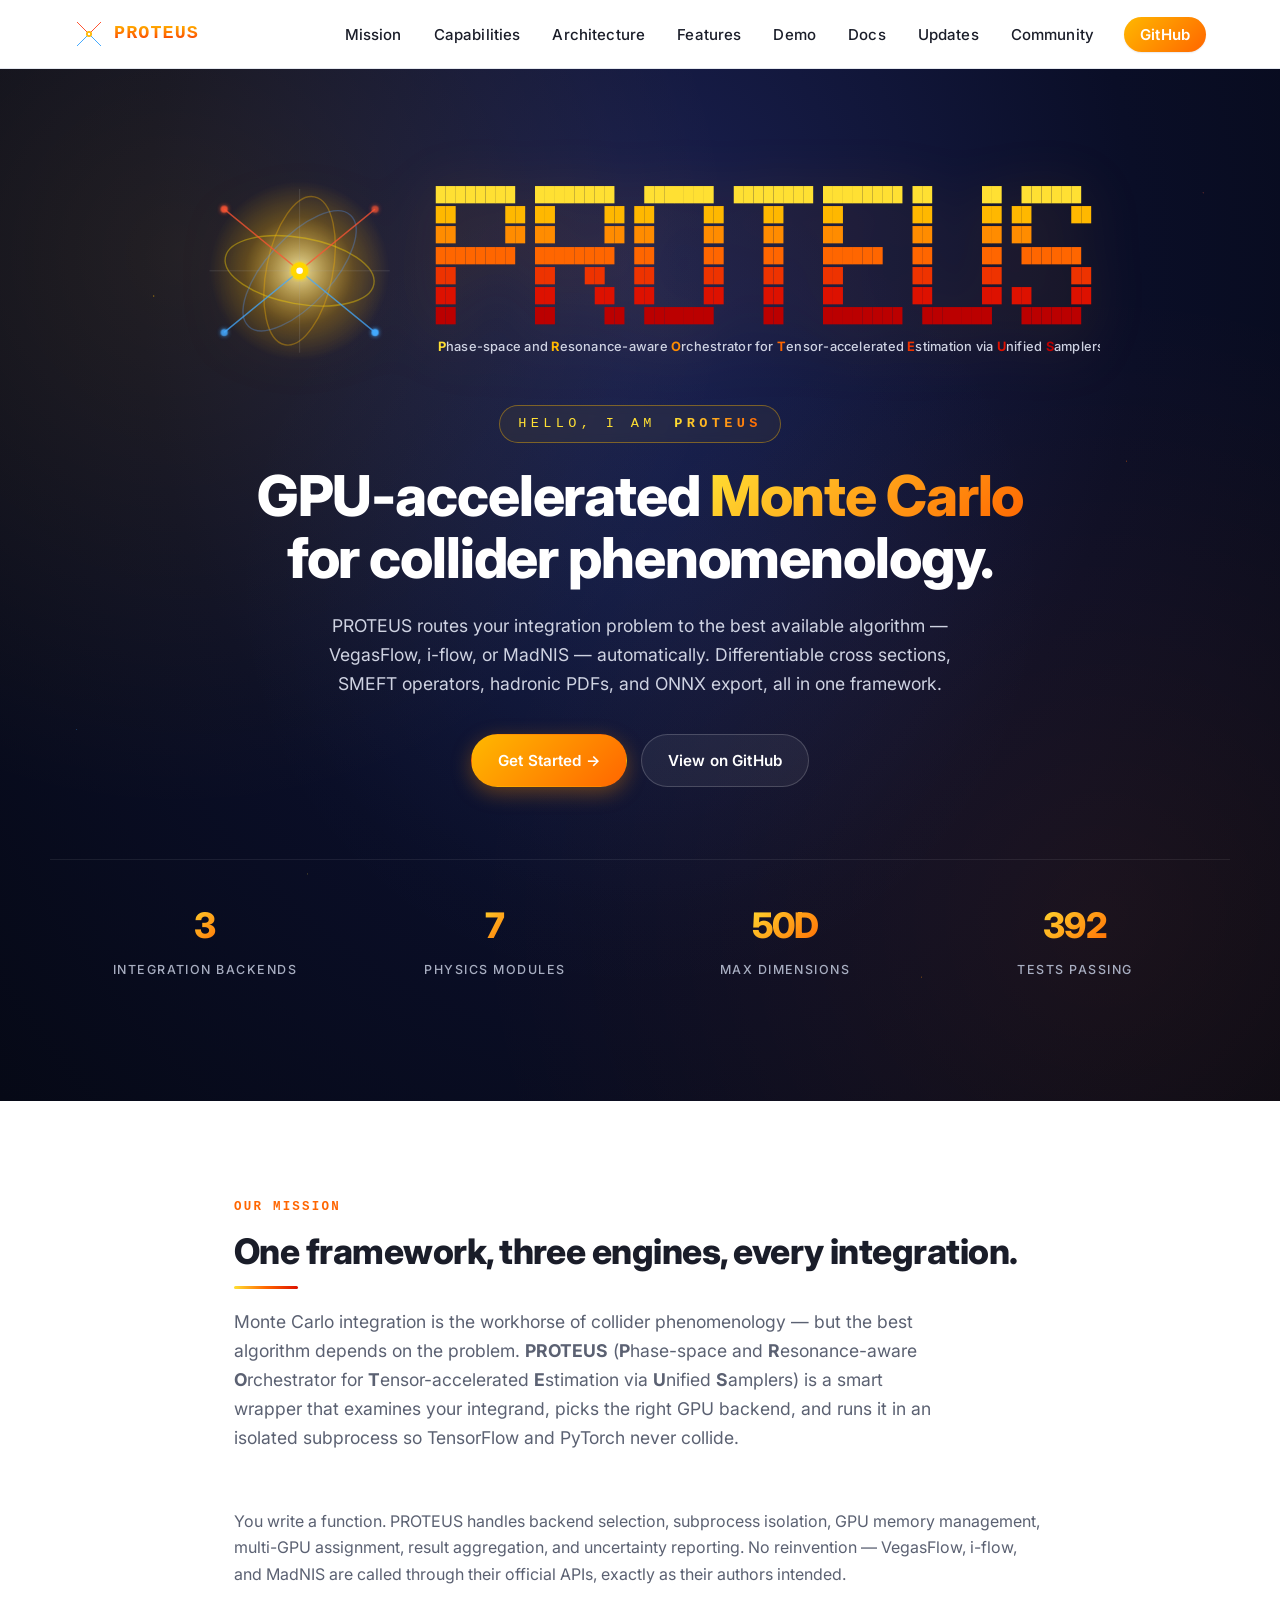
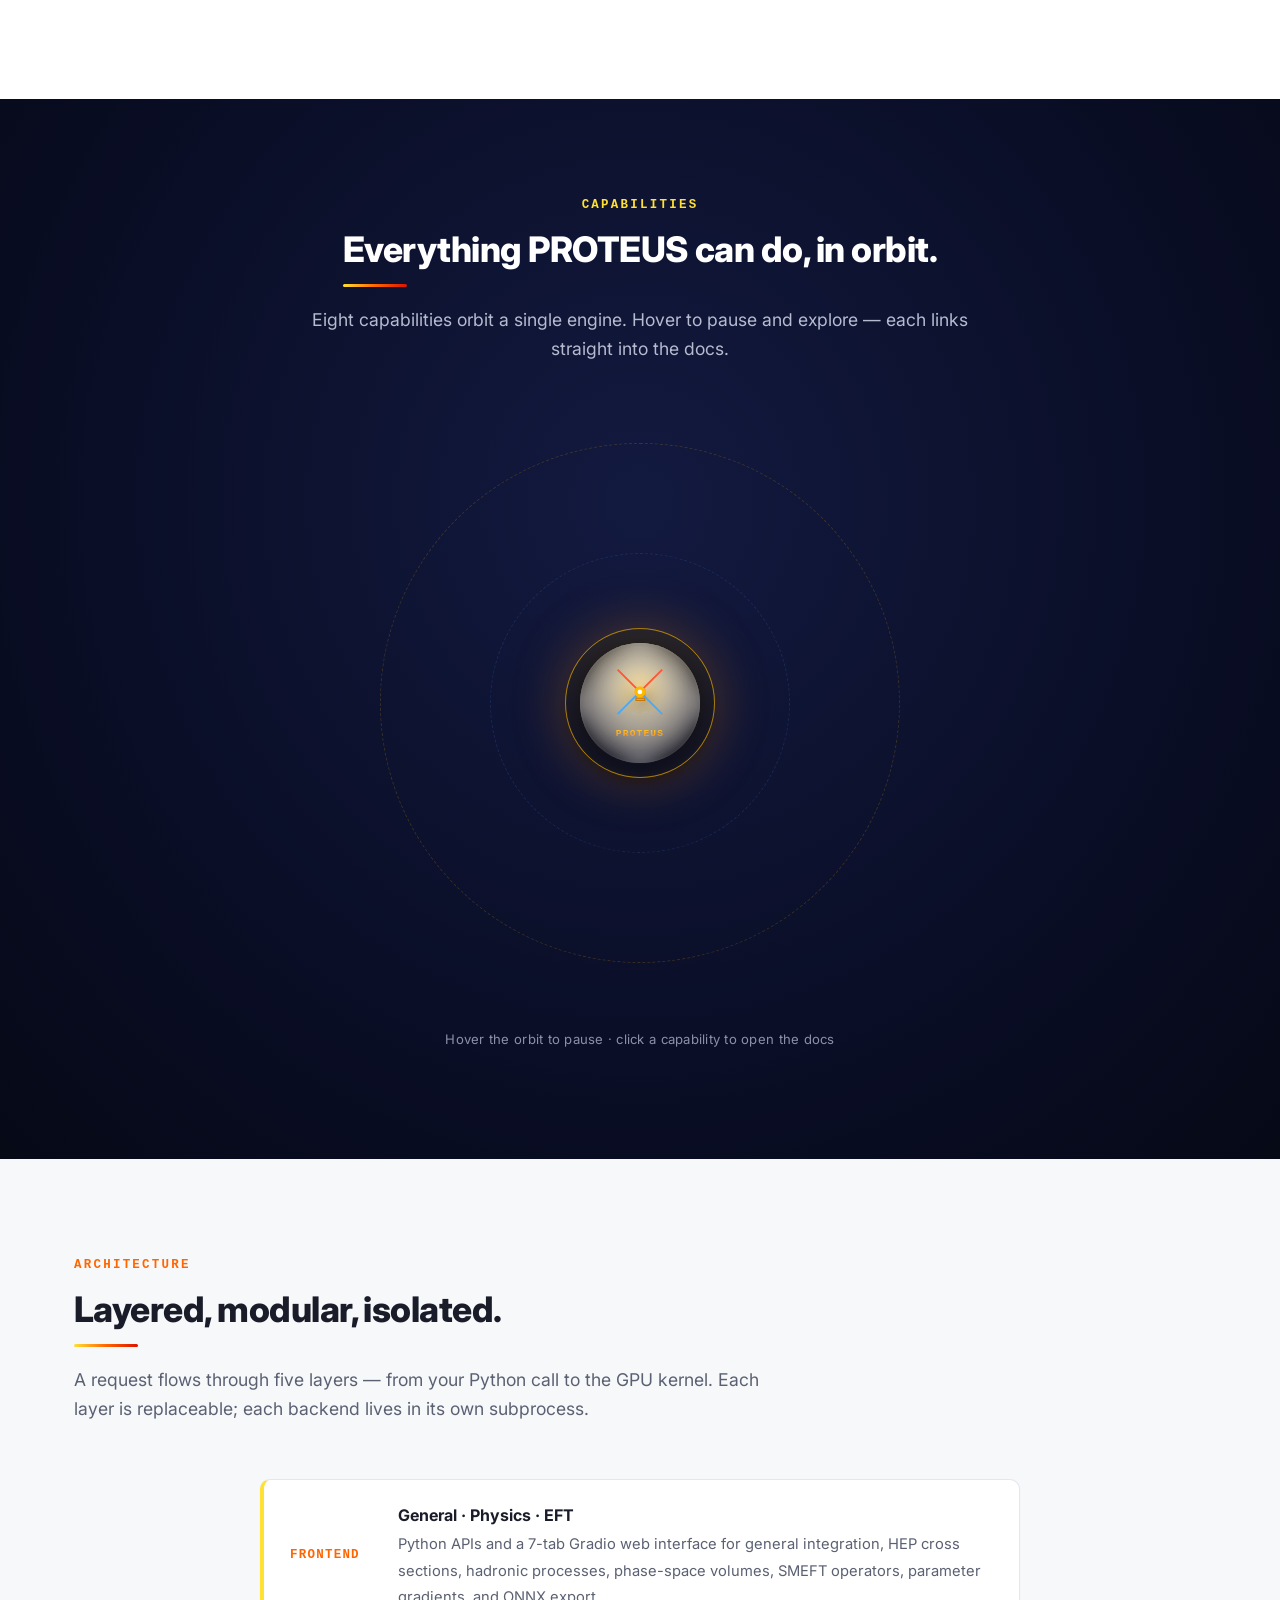
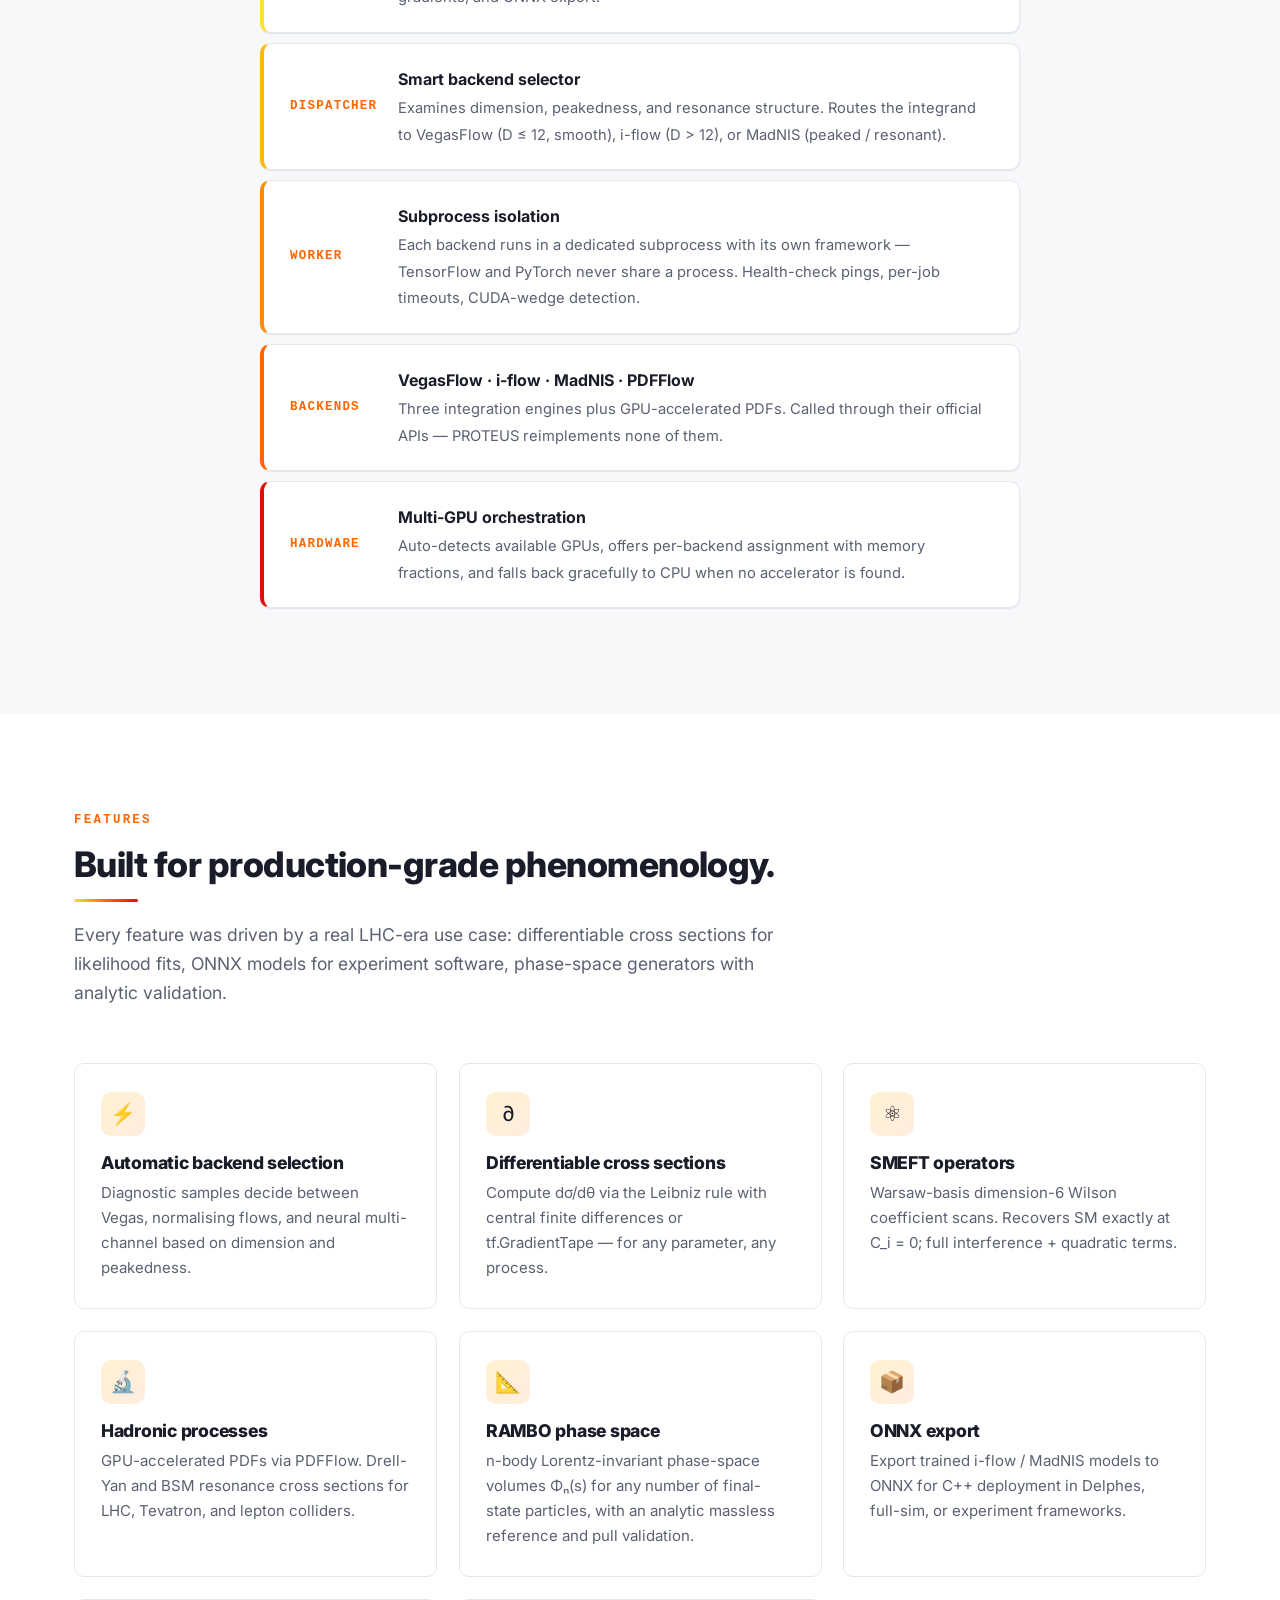
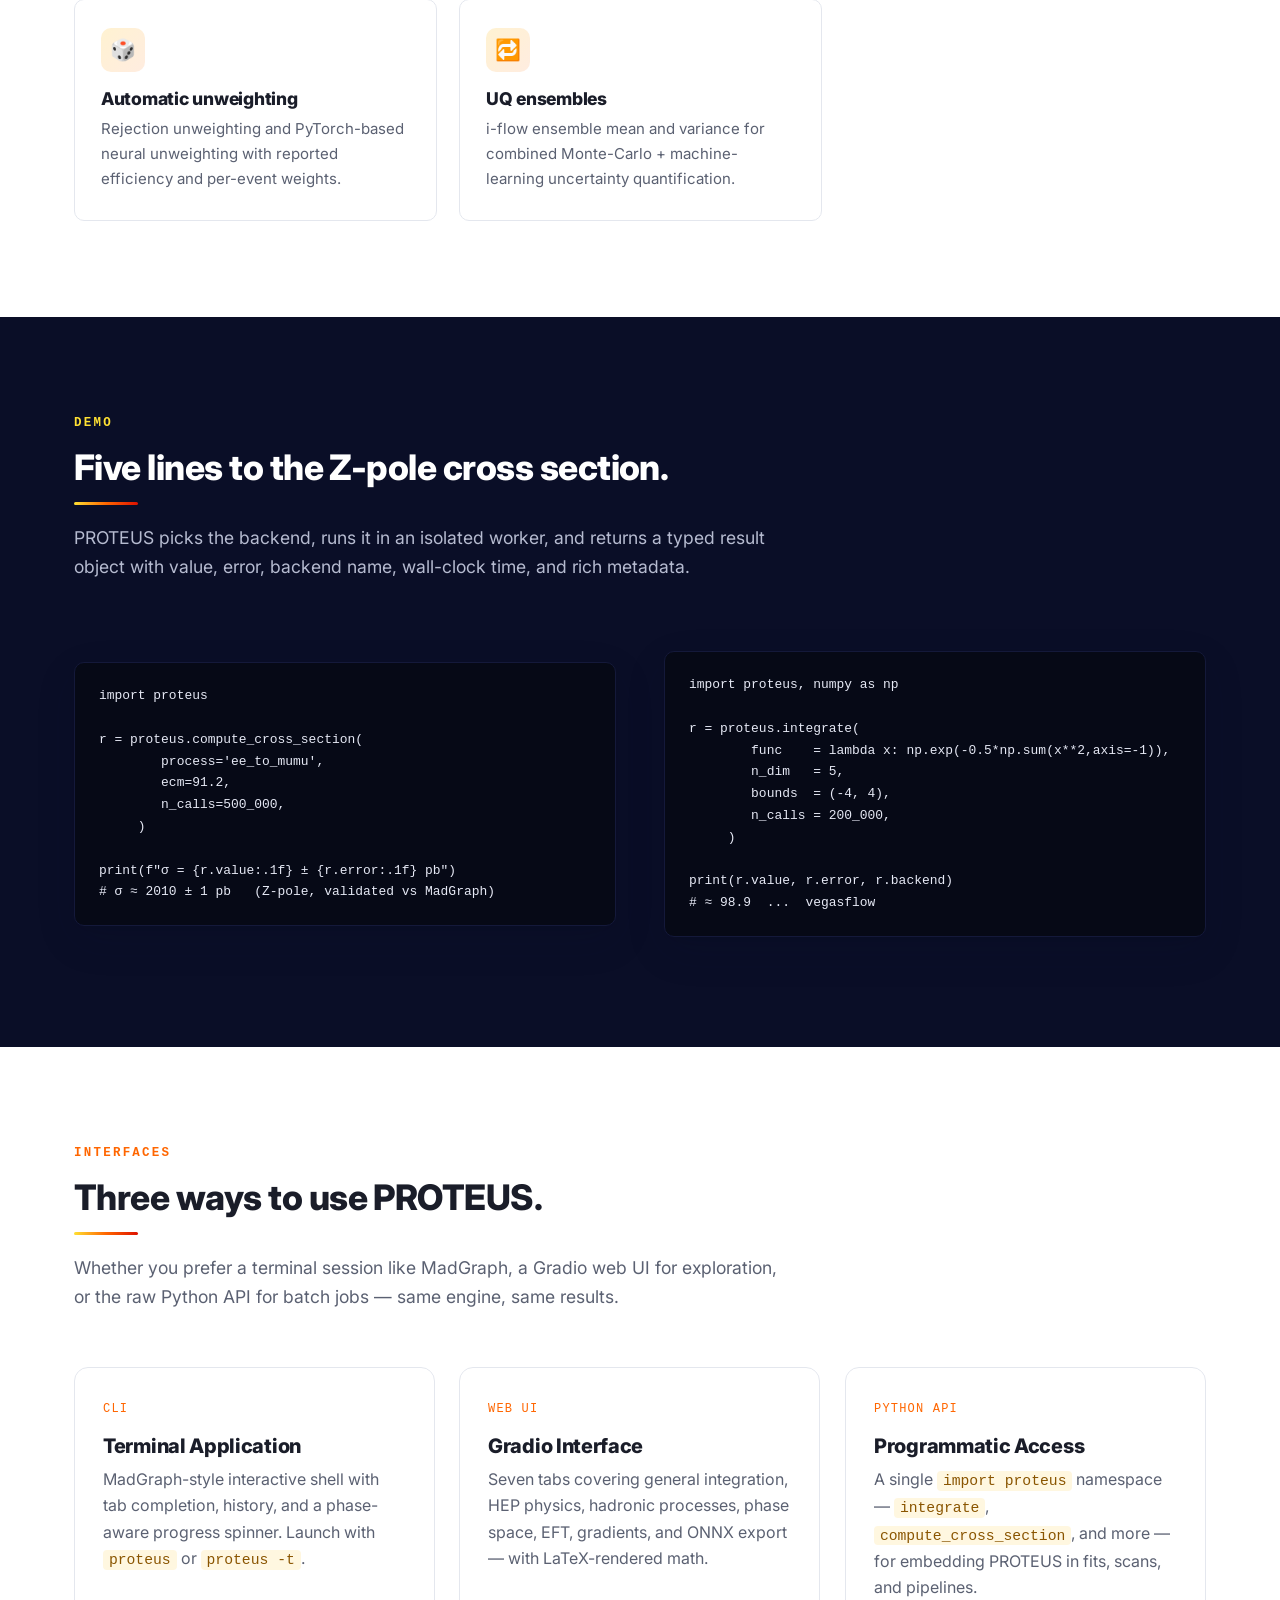
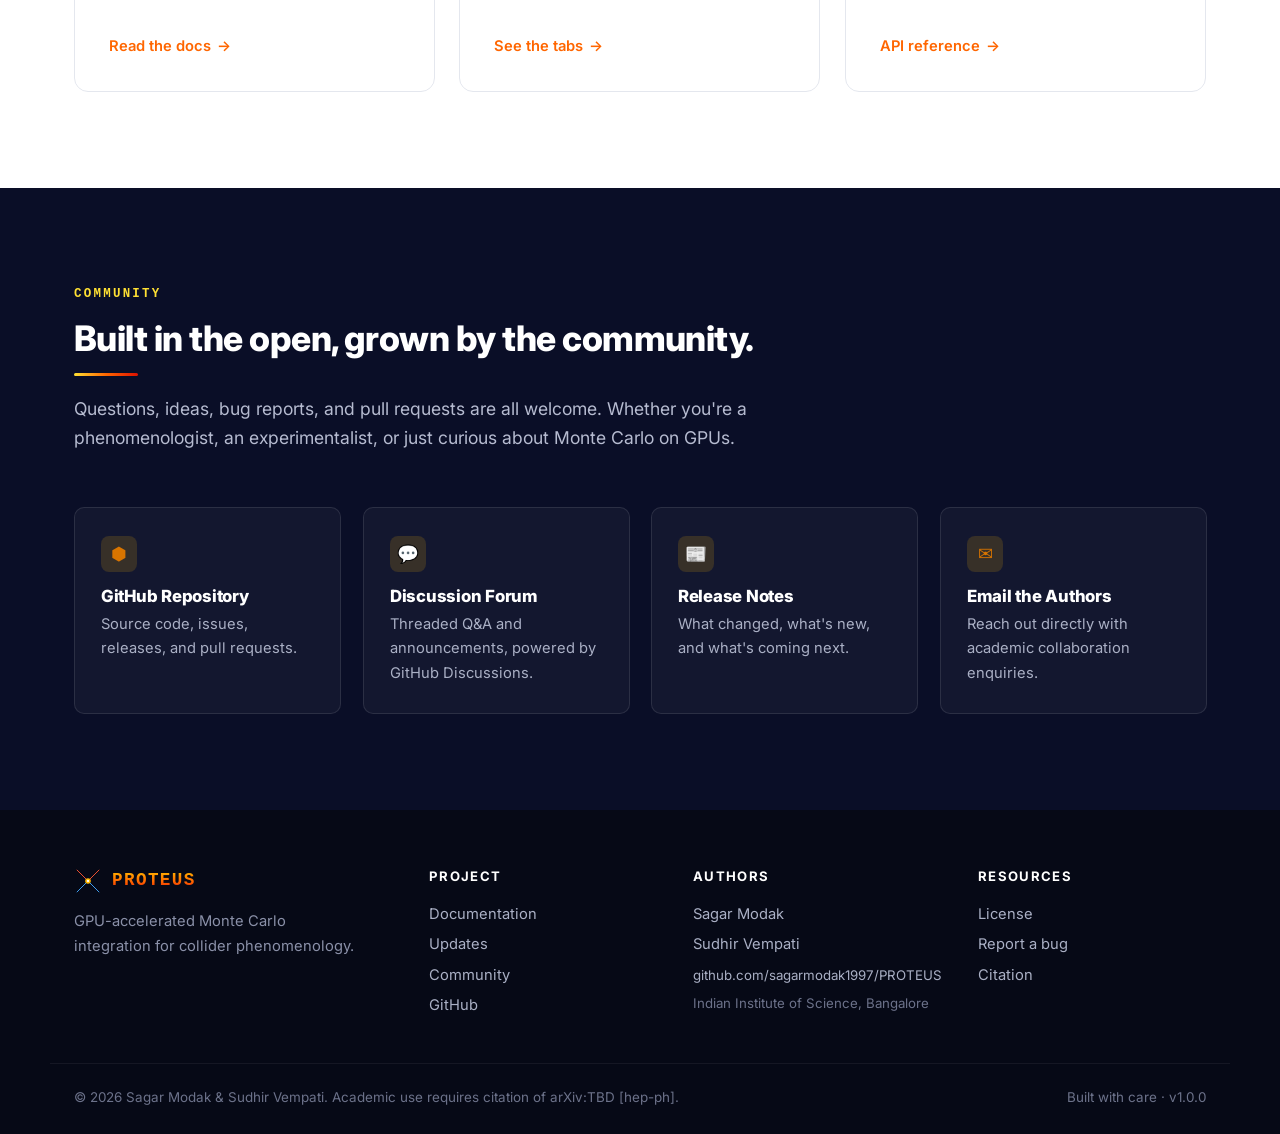
==== commit 6235ff64: "Make orbital carousel fluid (rotates on mobile) + fix RAMBO n claim - Orbit size, radius, card size," ====
--- a/index.html
+++ b/index.html
@@ -339,7 +339,7 @@
       <div class="feature-card reveal" style="--d:.24s;">
         <div class="feature-icon">📐</div>
         <h3>RAMBO phase space</h3>
-        <p>n-body Lorentz-invariant phase-space volumes Φₙ(s) with analytic comparison and pull validation for n = 2 – 6.</p>
+        <p>n-body Lorentz-invariant phase-space volumes Φₙ(s) for any number of final-state particles, with an analytic massless reference and pull validation.</p>
       </div>
       <div class="feature-card reveal" style="--d:.30s;">
         <div class="feature-icon">📦</div>
--- a/assets/css/main.css
+++ b/assets/css/main.css
@@ -771,10 +771,16 @@
   margin-top: 8px;
 }
 .orbit {
+  /* Single fluid size drives the whole orbit, so it scales down on phones
+     and keeps rotating (instead of collapsing to a grid). */
+  --size:   min(600px, calc(100vw - 56px));
+  --radius: calc(var(--size) * 0.387);
+  --card:   calc(var(--size) * 0.20);
+  --n: 8;
+  --dur: 48s;
   position: relative;
-  width: 600px;
-  height: 600px;
-  max-width: 94vw;
+  width: var(--size);
+  height: var(--size);
 }
 
 /* faint dashed guide rings */
@@ -786,12 +792,12 @@
   pointer-events: none;
 }
 .orbit-ring-guide.r1 {
-  width: 520px; height: 520px;
+  width: calc(var(--size) * 0.867); height: calc(var(--size) * 0.867);
   border: 1px dashed rgba(255, 184, 0, .18);
   animation: orbitGuide 60s linear infinite;
 }
 .orbit-ring-guide.r2 {
-  width: 300px; height: 300px;
+  width: calc(var(--size) * 0.5); height: calc(var(--size) * 0.5);
   border: 1px dashed rgba(85, 153, 255, .16);
   animation: orbitGuide 44s linear infinite reverse;
 }
@@ -801,7 +807,7 @@
 .orbit-center {
   position: absolute;
   top: 50%; left: 50%;
-  width: 150px; height: 150px;
+  width: calc(var(--size) * 0.25); height: calc(var(--size) * 0.25);
   transform: translate(-50%, -50%);
   display: flex; flex-direction: column;
   align-items: center; justify-content: center;
@@ -811,11 +817,14 @@
   box-shadow: 0 0 55px rgba(255,140,0,.28), inset 0 0 30px rgba(255,184,0,.10);
   z-index: 3;
 }
-.orbit-center svg { width: 56px; height: 56px; }
+.orbit-center svg {
+  width: clamp(34px, calc(var(--size) * 0.093), 56px);
+  height: clamp(34px, calc(var(--size) * 0.093), 56px);
+}
 .orbit-center .oc-name {
   font-family: 'Courier New', ui-monospace, monospace;
   font-weight: 900;
-  font-size: .92rem;
+  font-size: clamp(.6rem, calc(var(--size) * 0.0015), .92rem);
   letter-spacing: .12em;
   margin-top: 6px;
   background: linear-gradient(180deg, #FFE033, #FF6600);
@@ -836,13 +845,11 @@
 /* the orbiting capability cards */
 .orbit-stage { position: absolute; inset: 0; }
 .orbit-card {
-  --n: 8;
-  --radius: 232px;
-  --dur: 48s;
+  /* --n, --dur, --radius, --card are inherited from .orbit (fluid) */
   position: absolute;
   top: 50%; left: 50%;
-  width: 120px; height: 120px;
-  margin: -60px;                 /* center the card on the rotation origin */
+  width: var(--card); height: var(--card);
+  margin: calc(var(--card) / -2);   /* center the card on the rotation origin */
   border-radius: 50%;
   display: flex; flex-direction: column;
   align-items: center; justify-content: center;
@@ -874,11 +881,16 @@
   text-decoration: none;
   z-index: 4;
 }
-.orbit-card .oc-ic { font-size: 1.65rem; line-height: 1; }
+.orbit-card .oc-ic {
+  font-size: clamp(1.1rem, calc(var(--size) * 0.00275), 1.65rem);
+  line-height: 1;
+}
 .orbit-card .oc-lbl {
-  font-size: .72rem; font-weight: 600;
+  font-size: clamp(.56rem, calc(var(--size) * 0.0012), .72rem);
+  font-weight: 600;
   color: #e9ecf7; letter-spacing: .01em;
-  line-height: 1.18; padding: 0 8px;
+  line-height: 1.15;
+  padding: 0 6px;
 }
 .orbit-hint {
   text-align: center;
@@ -888,15 +900,17 @@
   letter-spacing: .02em;
 }
 
-/* graceful fallback: static grid for small screens or reduced-motion */
-@media (max-width: 760px), (prefers-reduced-motion: reduce) {
-  .orbit { width: auto; height: auto; max-width: 100%; }
-  .orbit-stage { position: static; display: grid;
-                 grid-template-columns: repeat(auto-fit, minmax(120px, 1fr));
-                 gap: 16px; place-items: center; }
-  .orbit-card { position: static; margin: 0;
-                transform: none !important; animation: none !important; }
-  .orbit-center, .orbit-ring-guide { display: none; }
+/* Reduced-motion: keep the same orbital layout as desktop but freeze it —
+   pin each card to its slot on the ring and stop the spin. */
+@media (prefers-reduced-motion: reduce) {
+  .orbit-card {
+    animation: none;
+    transform: rotate(calc(var(--i) * 360deg / var(--n)))
+               translateX(var(--radius))
+               rotate(calc(var(--i) * -360deg / var(--n)));
+  }
+  .orbit-ring-guide,
+  .orbit-center .oc-pulse { animation: none; }
 }
 
 /* ───── Responsive ───────────────────────────────────────────── */
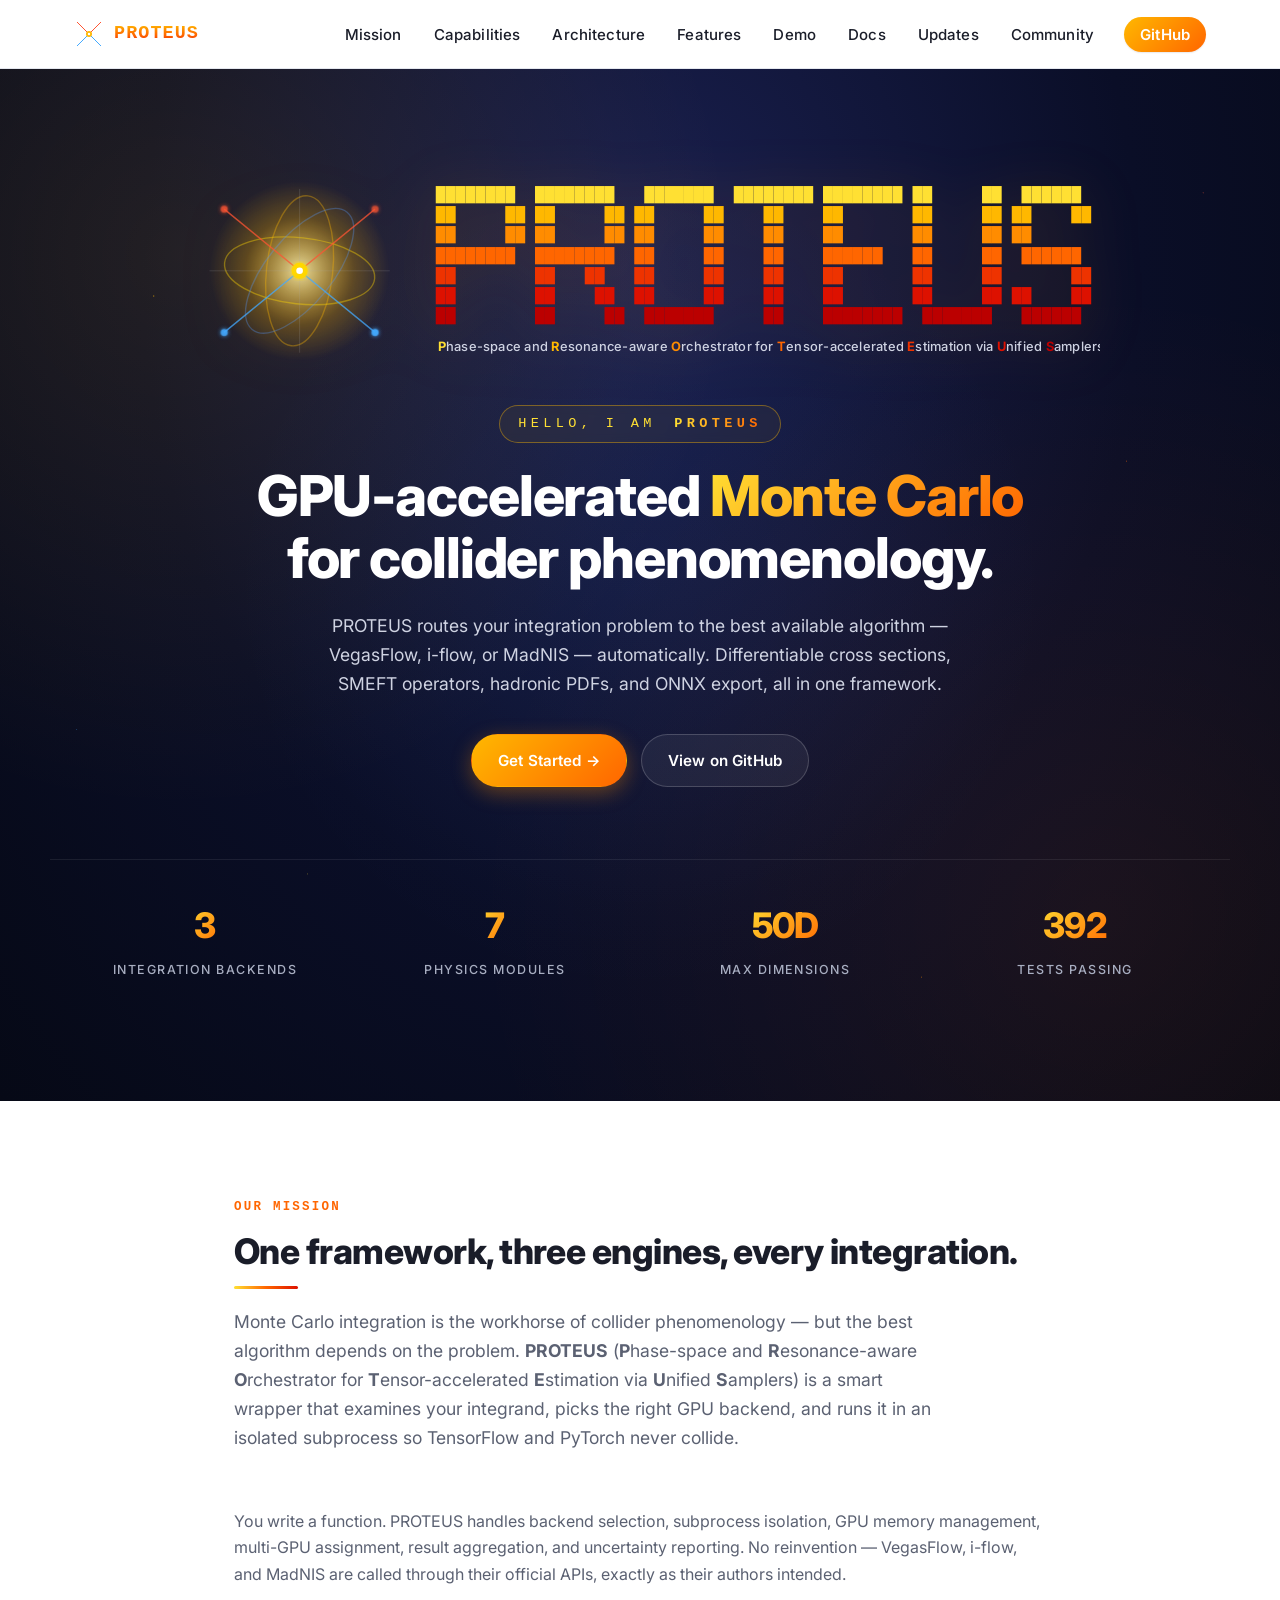
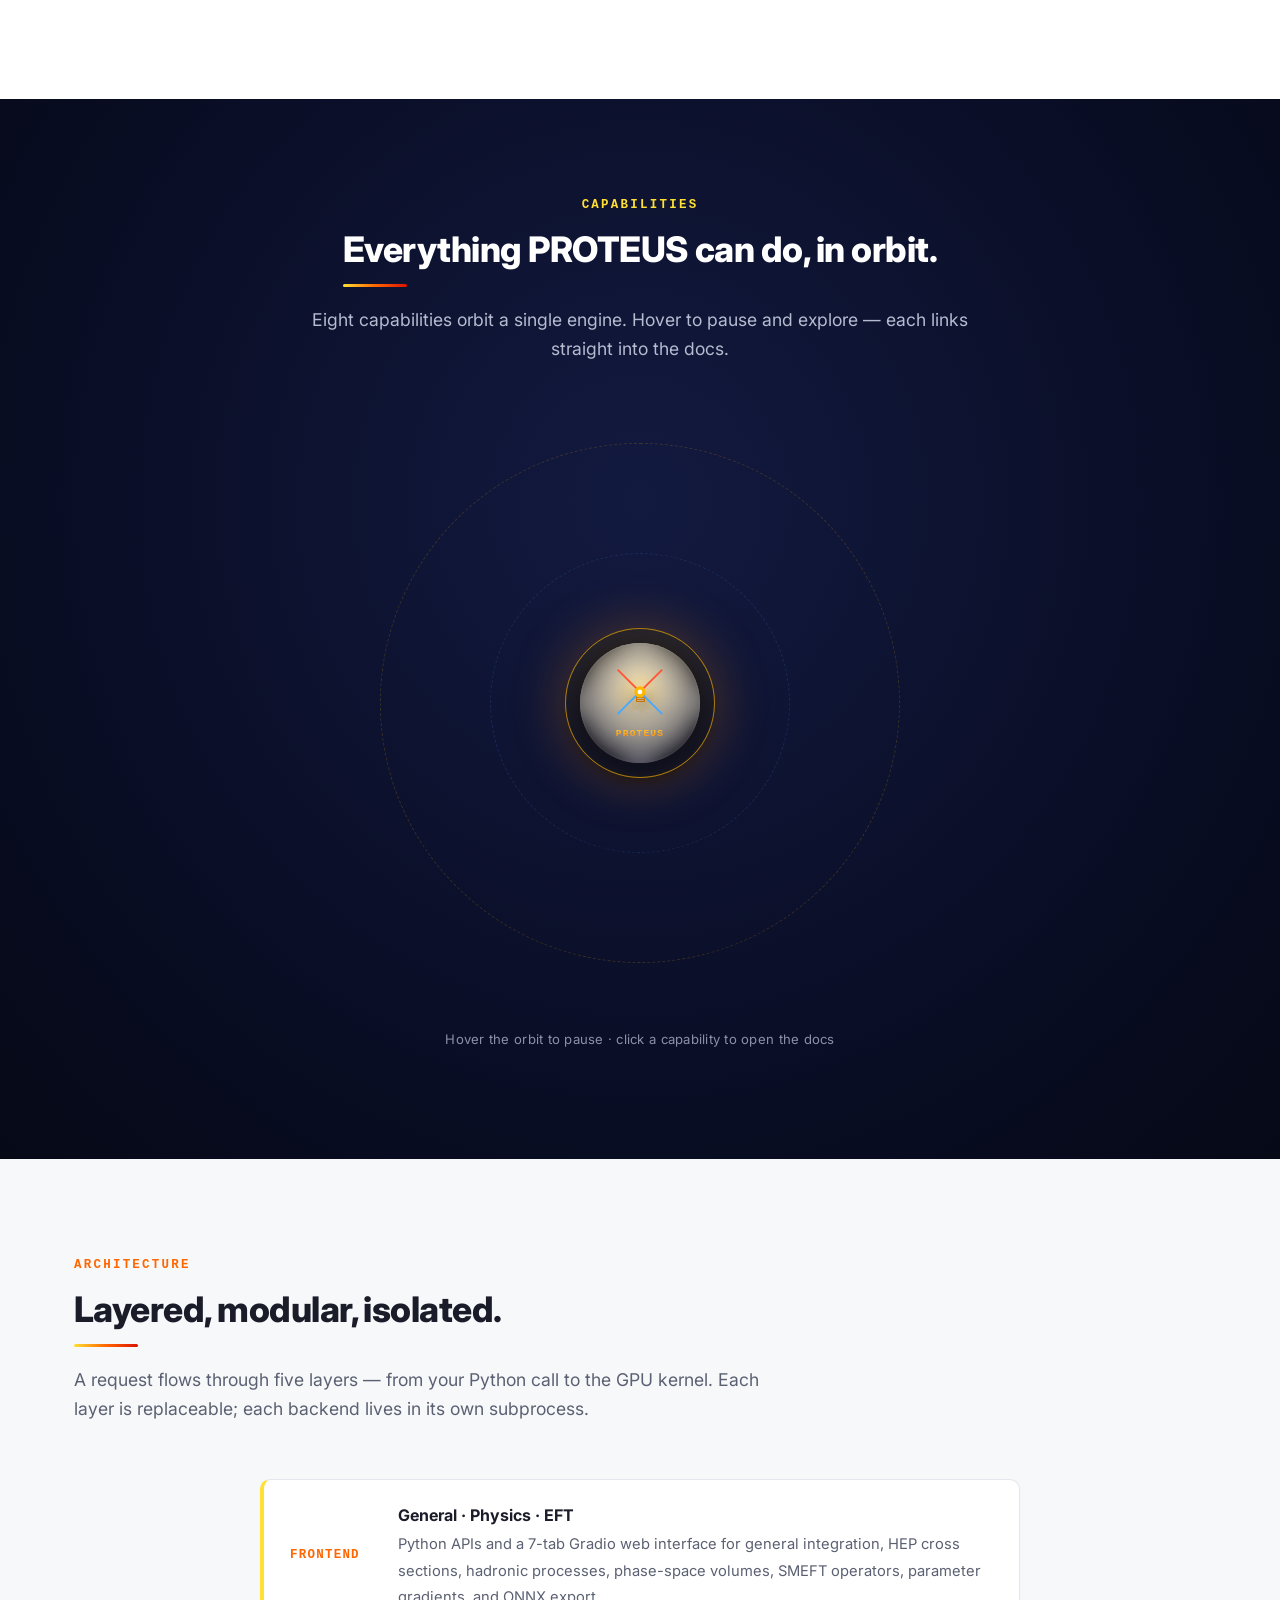
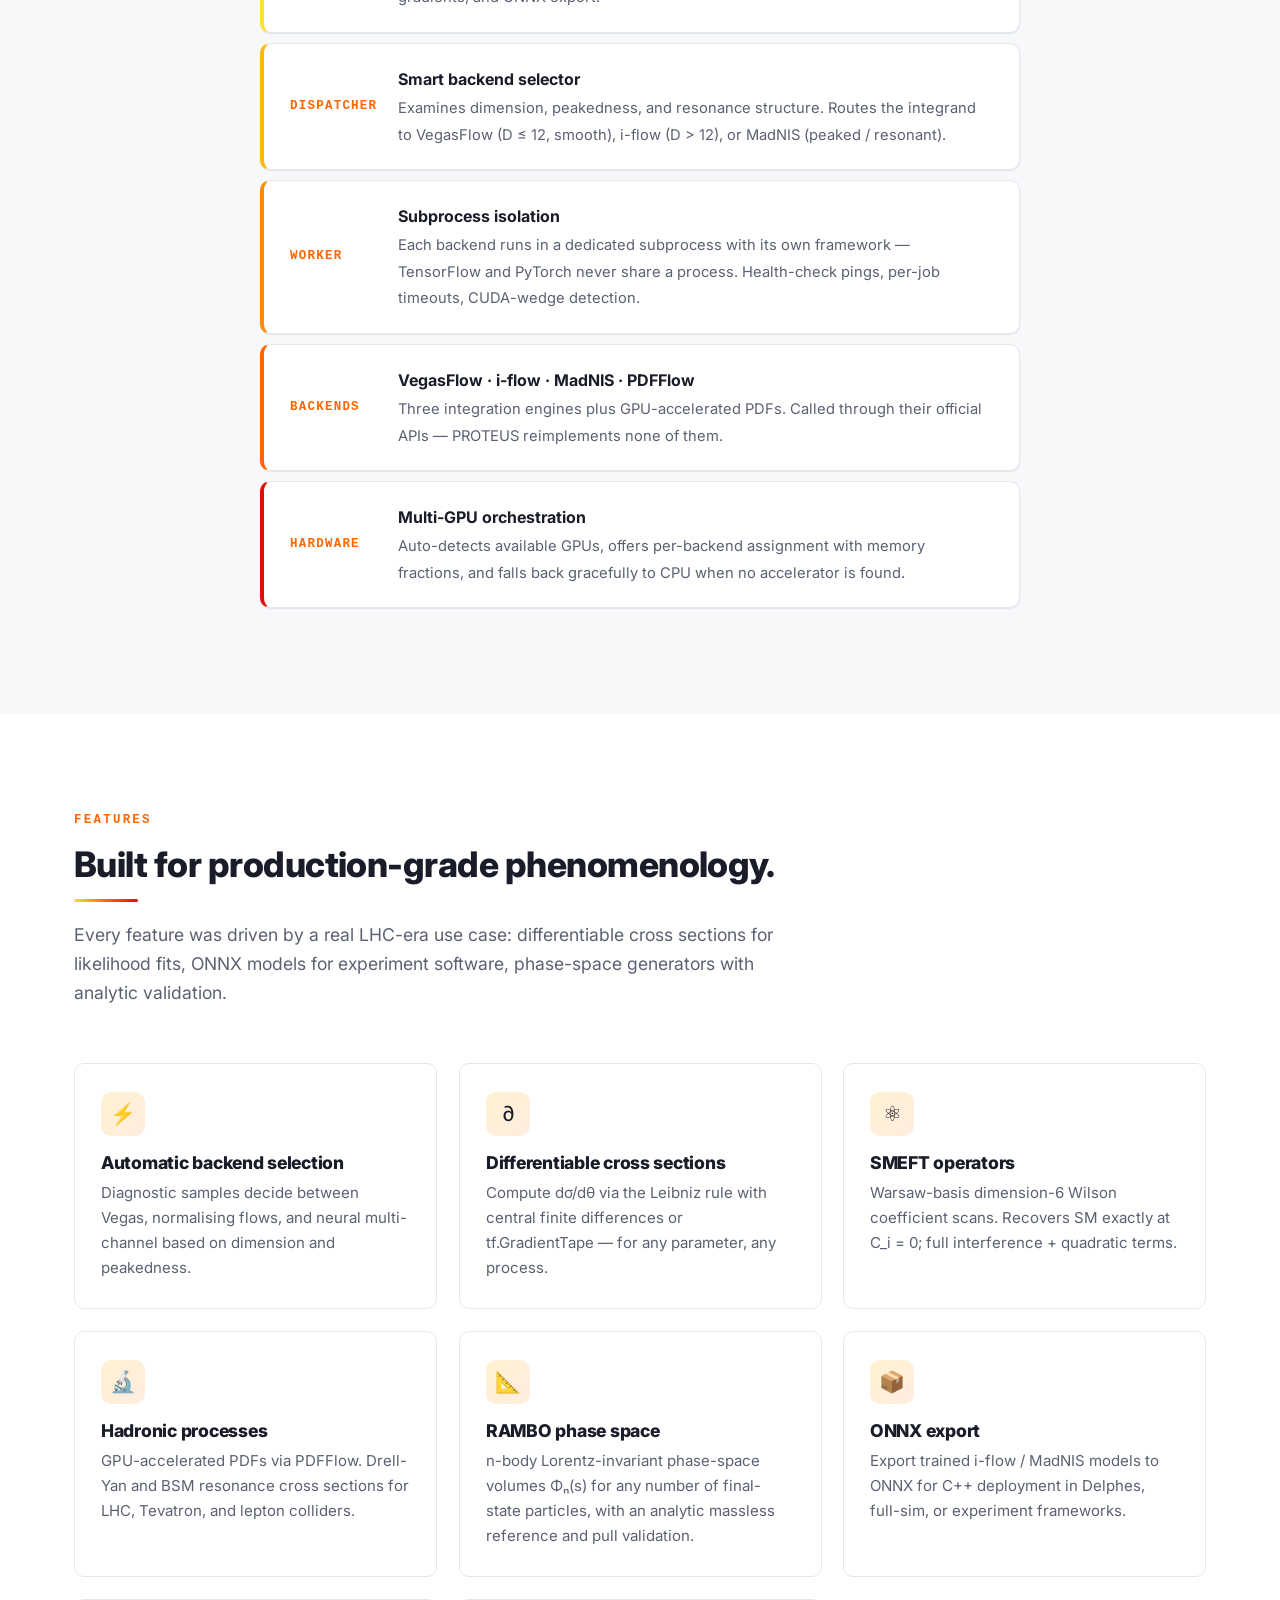
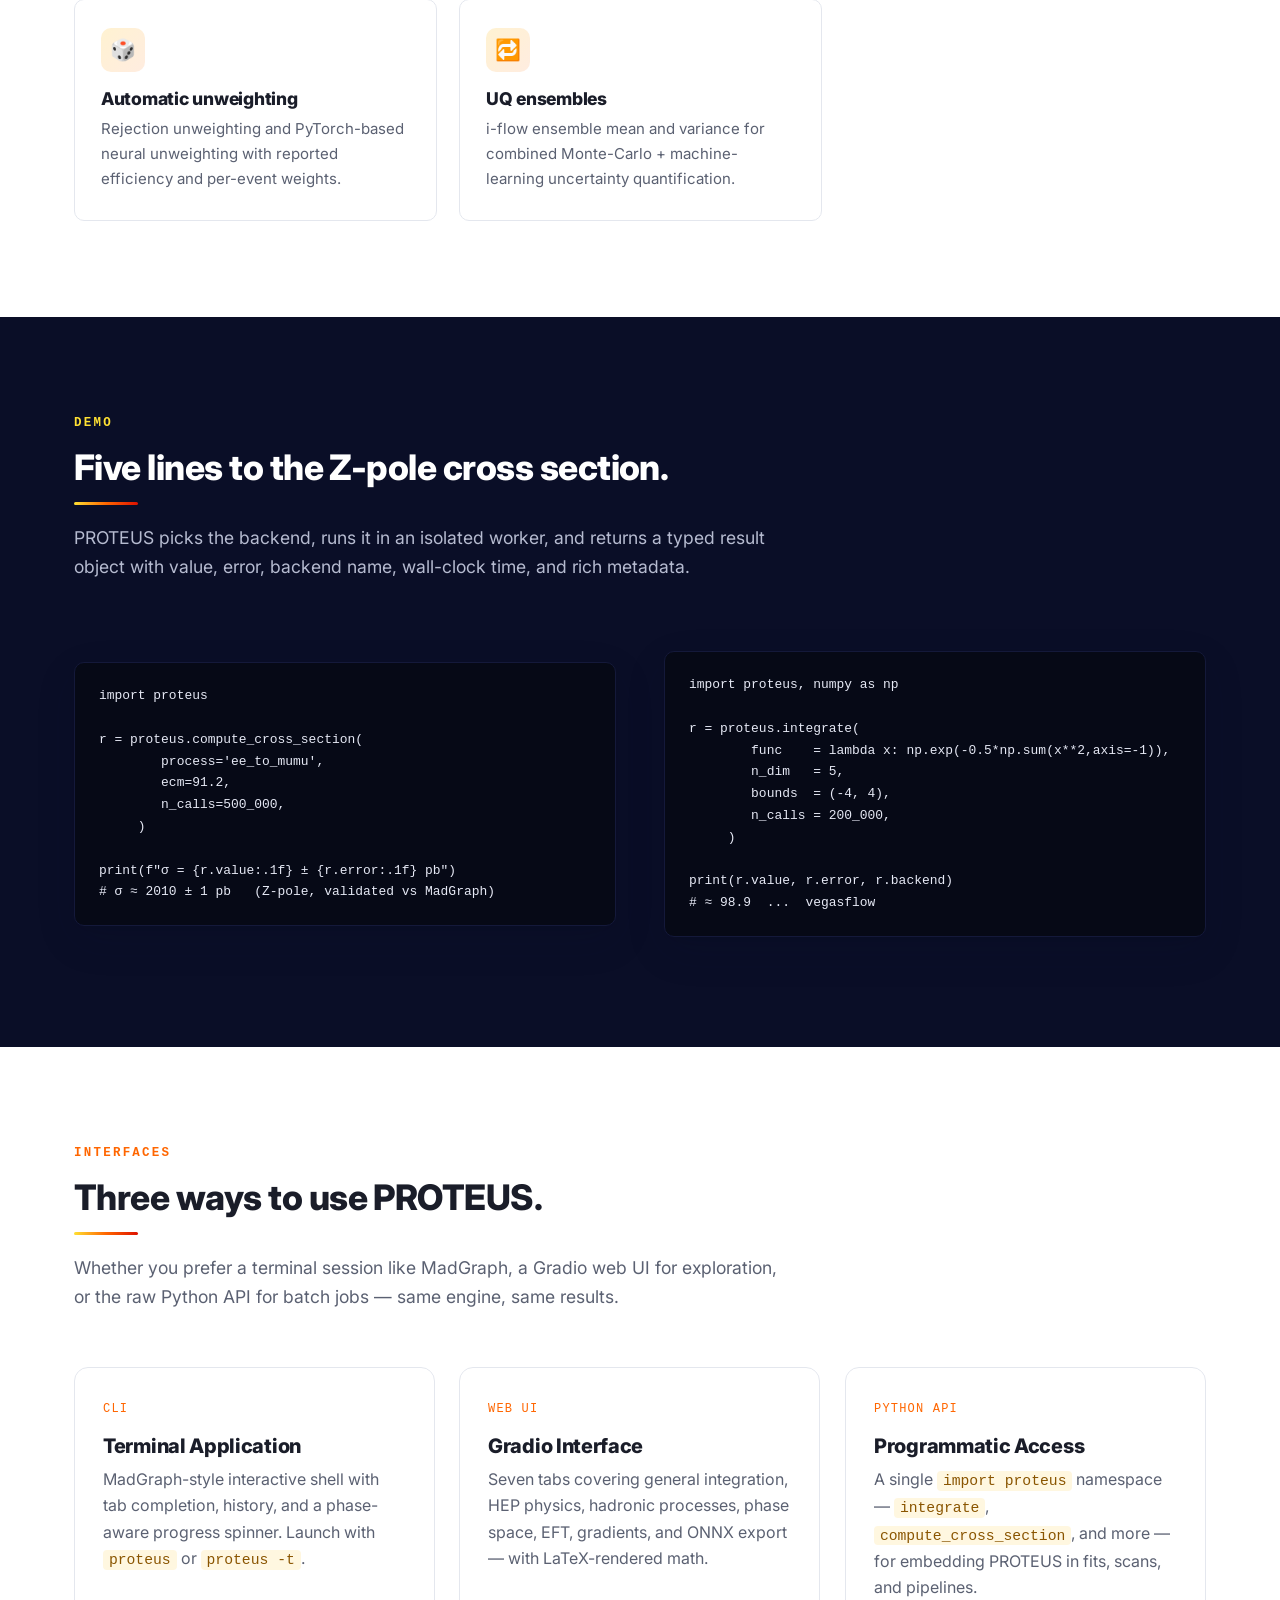
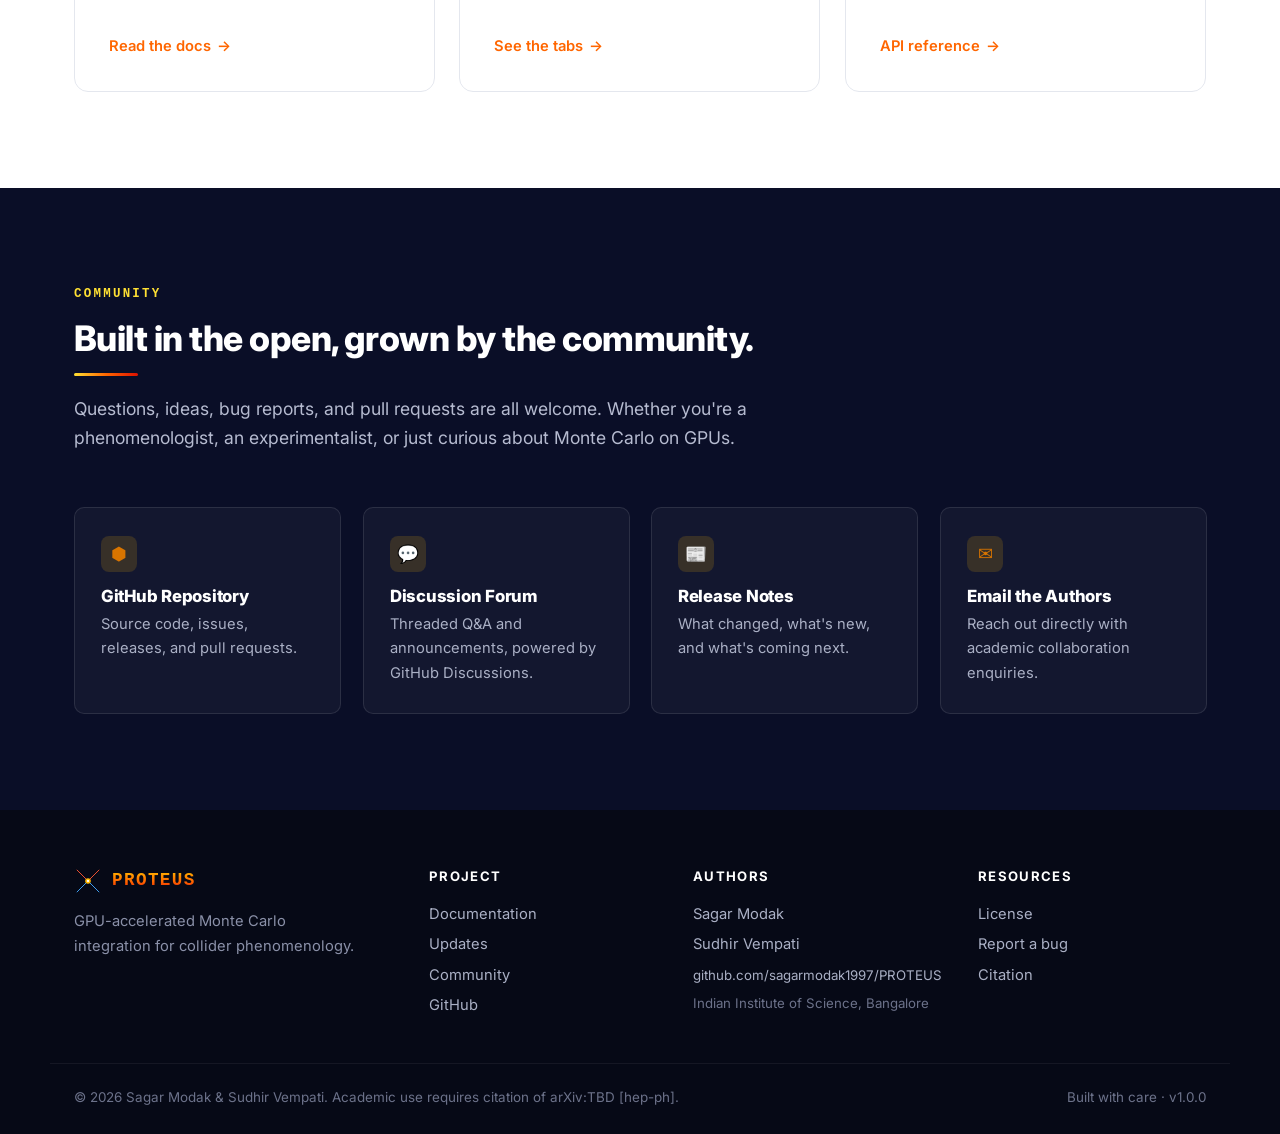
==== commit 71af2fdb: "Keep orbital labels inside circles on phones + cache-bust CSS - Shorten the longest labels (RAMBO Ph" ====
--- a/index.html
+++ b/index.html
@@ -9,7 +9,7 @@
   <link rel="preconnect" href="https://fonts.googleapis.com">
   <link rel="preconnect" href="https://fonts.gstatic.com" crossorigin>
   <link href="https://fonts.googleapis.com/css2?family=Inter:wght@400;500;600;700;800;900&display=swap" rel="stylesheet">
-  <link rel="stylesheet" href="assets/css/main.css">
+  <link rel="stylesheet" href="assets/css/main.css?v=2">
 </head>
 <body>
 
@@ -220,7 +220,7 @@
         <!-- orbiting capability cards -->
         <div class="orbit-stage">
           <a class="orbit-card" style="--i:0" href="docs/#dispatcher" aria-label="Automatic backend selection">
-            <span class="oc-ic">⚡</span><span class="oc-lbl">Auto&nbsp;Backend Selection</span>
+            <span class="oc-ic">⚡</span><span class="oc-lbl">Auto Backend</span>
           </a>
           <a class="orbit-card" style="--i:1" href="docs/#python-api" aria-label="Differentiable cross sections">
             <span class="oc-ic">∂</span><span class="oc-lbl">Differentiable σ</span>
@@ -232,7 +232,7 @@
             <span class="oc-ic">🔬</span><span class="oc-lbl">Hadronic PDFs</span>
           </a>
           <a class="orbit-card" style="--i:4" href="docs/#python-api" aria-label="RAMBO phase space">
-            <span class="oc-ic">📐</span><span class="oc-lbl">RAMBO Phase&nbsp;Space</span>
+            <span class="oc-ic">📐</span><span class="oc-lbl">Phase Space</span>
           </a>
           <a class="orbit-card" style="--i:5" href="docs/#web-ui" aria-label="ONNX export">
             <span class="oc-ic">📦</span><span class="oc-lbl">ONNX Export</span>
--- a/assets/css/main.css
+++ b/assets/css/main.css
@@ -774,8 +774,9 @@
   /* Single fluid size drives the whole orbit, so it scales down on phones
      and keeps rotating (instead of collapsing to a grid). */
   --size:   min(600px, calc(100vw - 56px));
-  --radius: calc(var(--size) * 0.387);
-  --card:   calc(var(--size) * 0.20);
+  --radius: calc(var(--size) * 0.37);
+  /* card never shrinks below 72px, so 3-word labels still fit the circle */
+  --card:   clamp(72px, calc(var(--size) * 0.205), 120px);
   --n: 8;
   --dur: 48s;
   position: relative;
@@ -853,7 +854,7 @@
   border-radius: 50%;
   display: flex; flex-direction: column;
   align-items: center; justify-content: center;
-  gap: 7px;
+  gap: clamp(2px, calc(var(--size) * 0.008), 7px);
   text-align: center;
   background: rgba(255, 255, 255, .05);
   border: 1px solid rgba(255, 255, 255, .14);
@@ -882,15 +883,18 @@
   z-index: 4;
 }
 .orbit-card .oc-ic {
-  font-size: clamp(1.1rem, calc(var(--size) * 0.00275), 1.65rem);
+  font-size: clamp(1rem, calc(var(--size) * 0.00275), 1.65rem);
   line-height: 1;
 }
 .orbit-card .oc-lbl {
-  font-size: clamp(.56rem, calc(var(--size) * 0.0012), .72rem);
+  font-size: clamp(.52rem, calc(var(--size) * 0.00118), .72rem);
   font-weight: 600;
-  color: #e9ecf7; letter-spacing: .01em;
-  line-height: 1.15;
-  padding: 0 6px;
+  color: #e9ecf7; letter-spacing: 0;
+  line-height: 1.08;
+  max-width: 82%;
+  padding: 0;
+  overflow-wrap: anywhere;   /* let long words (e.g. "Unweighting") wrap inside the circle */
+  hyphens: auto;
 }
 .orbit-hint {
   text-align: center;
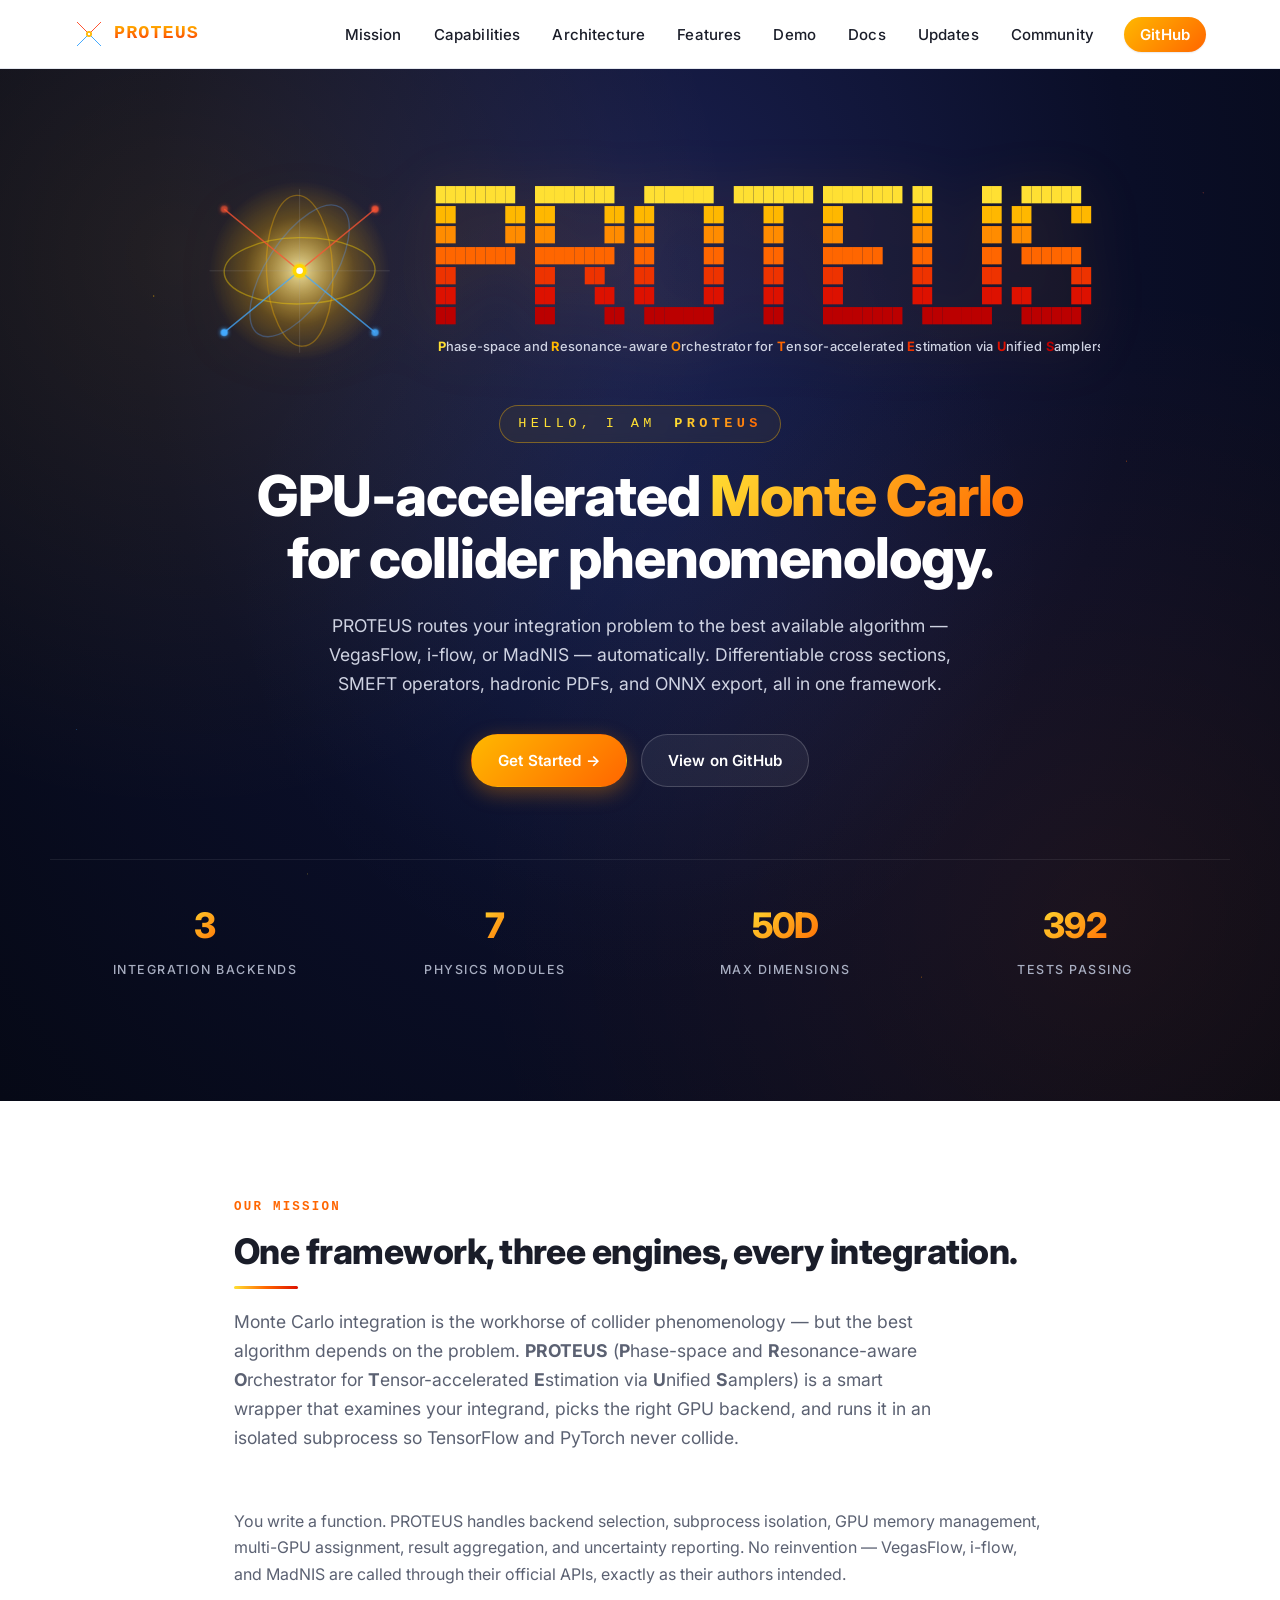
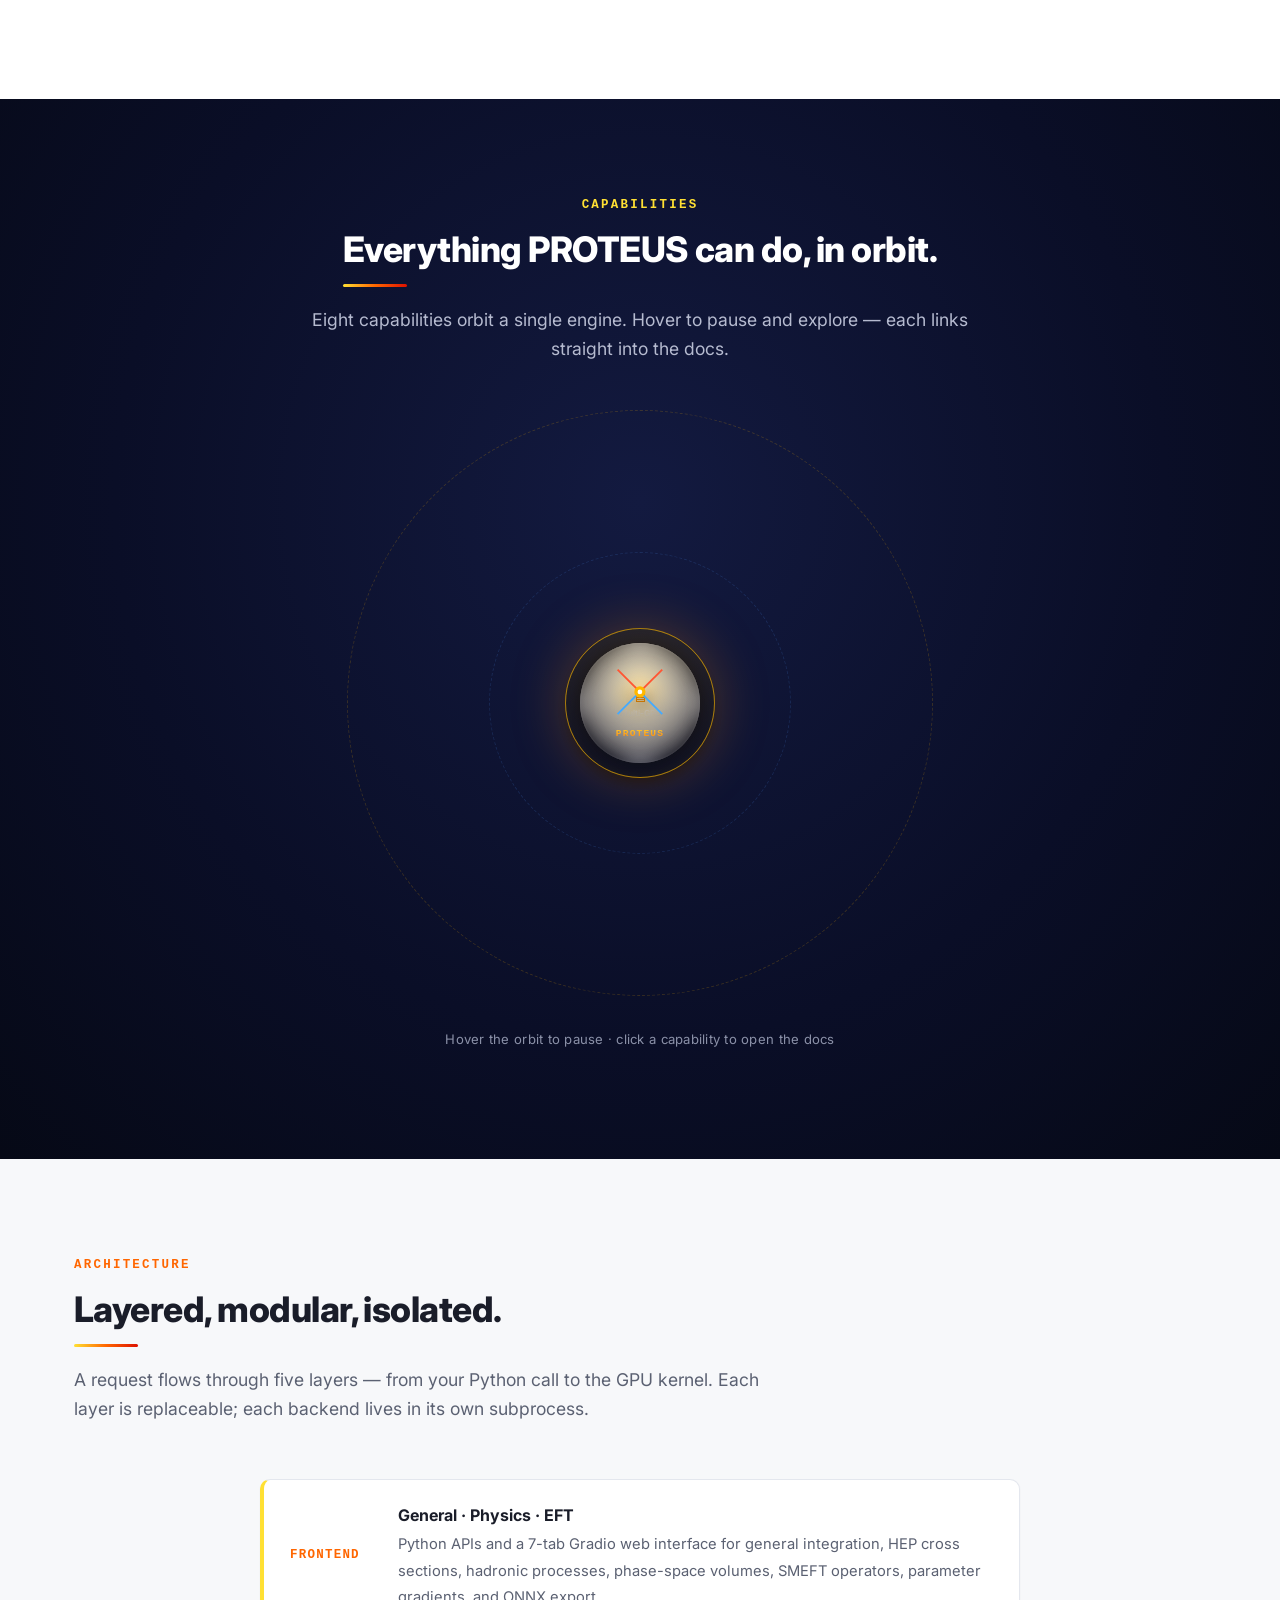
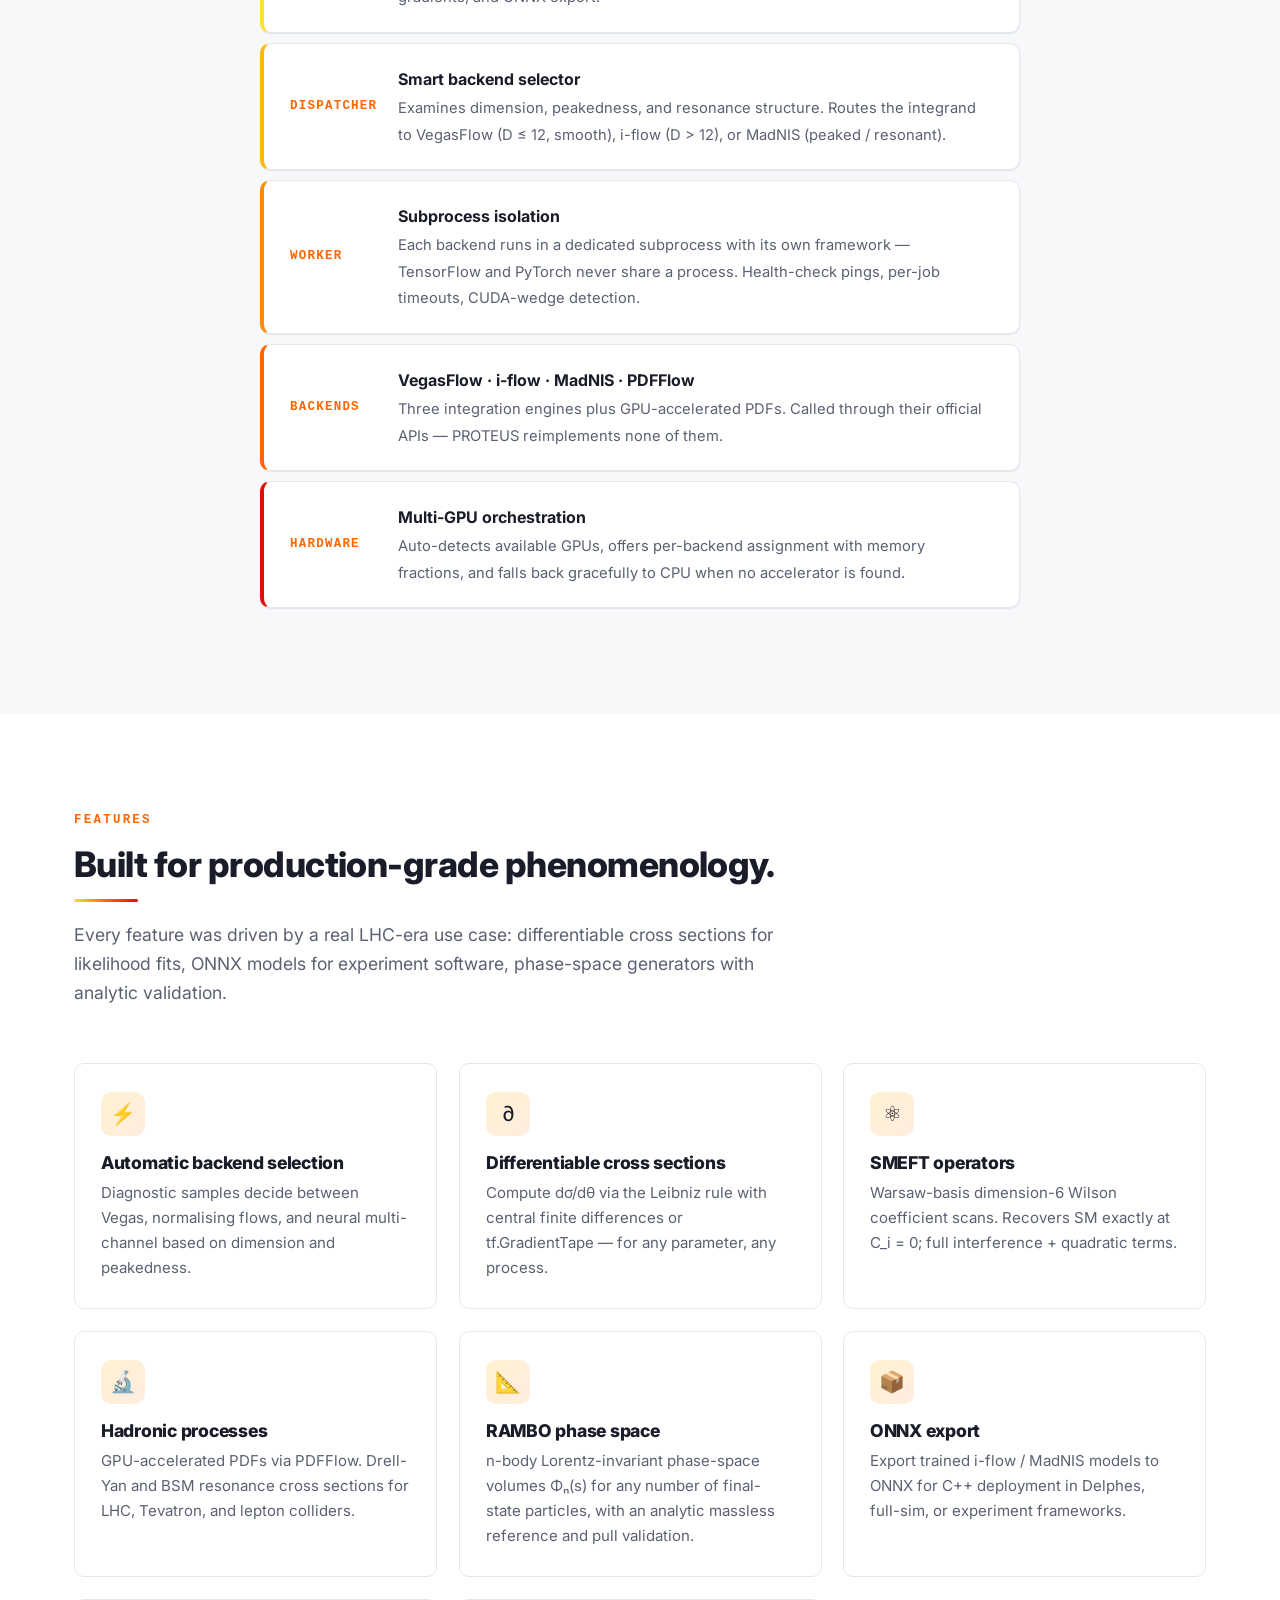
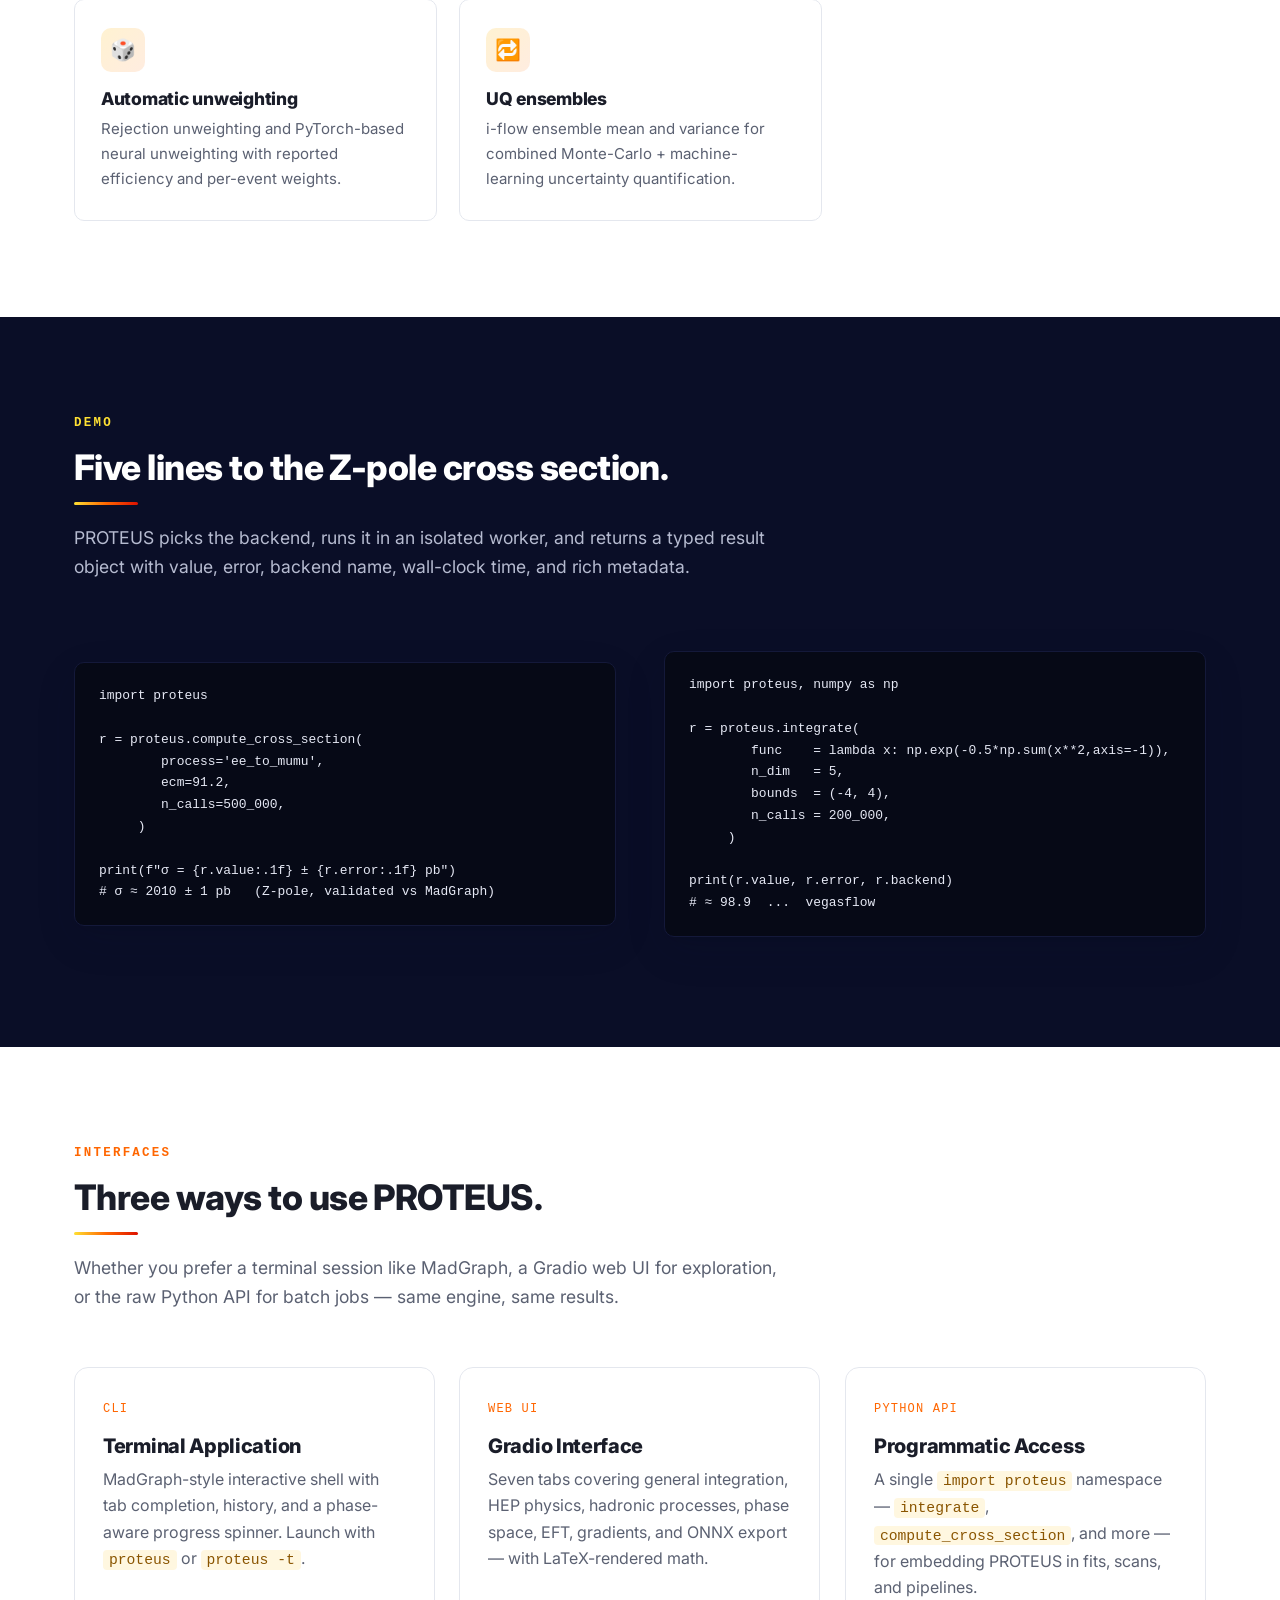
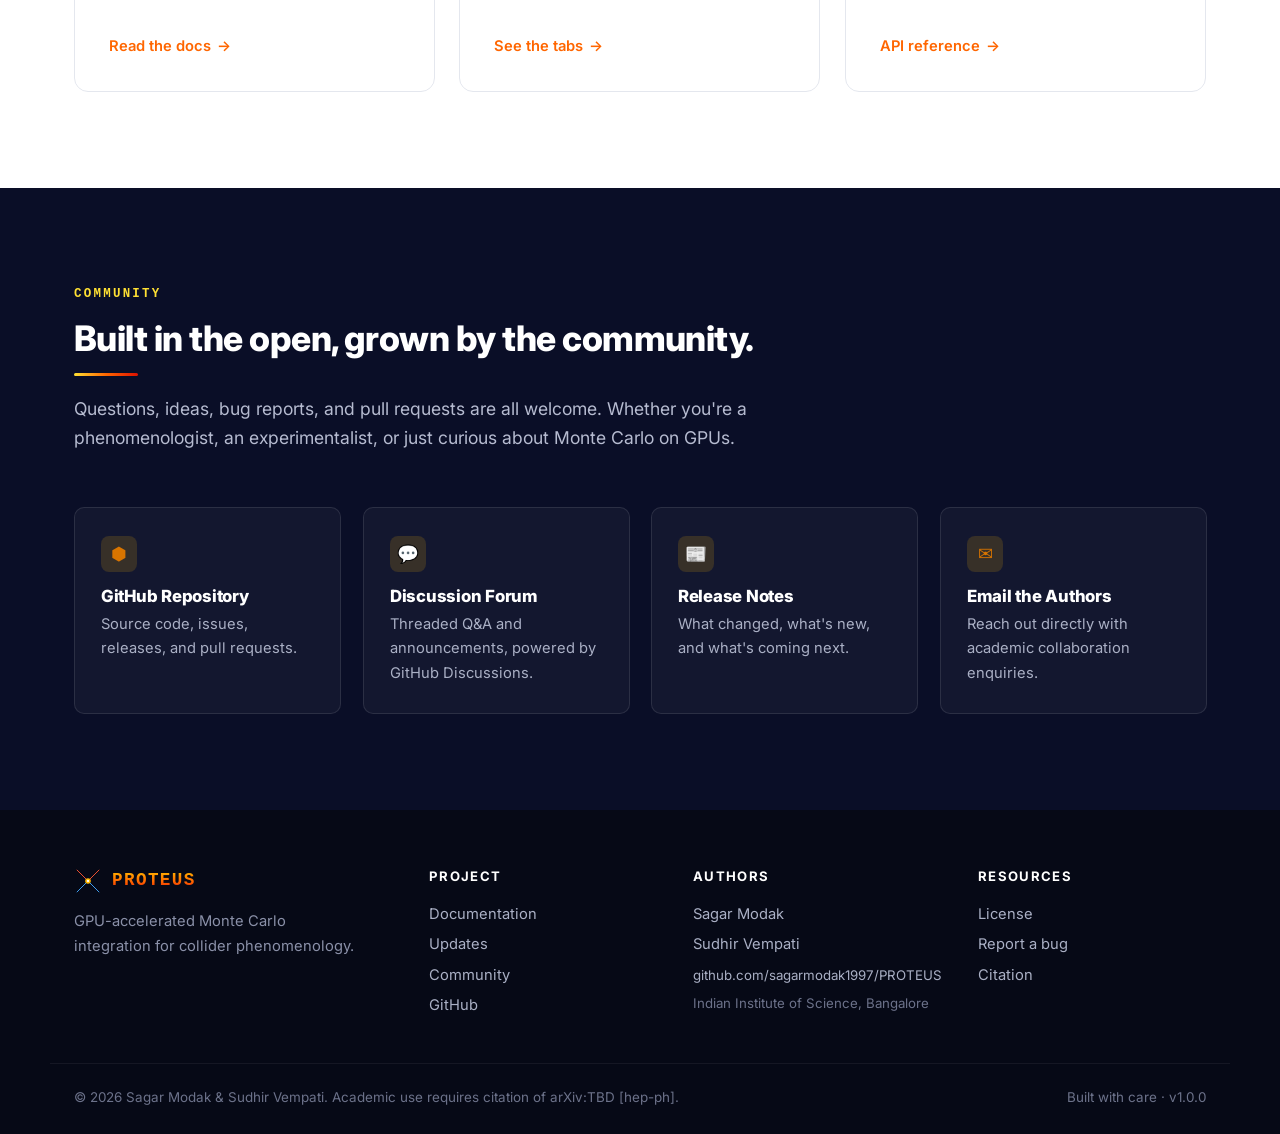
==== commit 0b83c9ae: "Make the outer dashed ring envelope the capability cards The outer guide ring used a fixed fraction " ====
--- a/index.html
+++ b/index.html
@@ -9,7 +9,7 @@
   <link rel="preconnect" href="https://fonts.googleapis.com">
   <link rel="preconnect" href="https://fonts.gstatic.com" crossorigin>
   <link href="https://fonts.googleapis.com/css2?family=Inter:wght@400;500;600;700;800;900&display=swap" rel="stylesheet">
-  <link rel="stylesheet" href="assets/css/main.css?v=2">
+  <link rel="stylesheet" href="assets/css/main.css?v=3">
 </head>
 <body>
 
--- a/assets/css/main.css
+++ b/assets/css/main.css
@@ -792,13 +792,17 @@
   border-radius: 50%;
   pointer-events: none;
 }
+/* Outer ring sits just OUTSIDE the cards (envelope): radius = card-orbit
+   radius + half a card + gap. Inner ring sits just inside the cards. */
 .orbit-ring-guide.r1 {
-  width: calc(var(--size) * 0.867); height: calc(var(--size) * 0.867);
+  width:  calc(2 * var(--radius) + var(--card) + 22px);
+  height: calc(2 * var(--radius) + var(--card) + 22px);
   border: 1px dashed rgba(255, 184, 0, .18);
   animation: orbitGuide 60s linear infinite;
 }
 .orbit-ring-guide.r2 {
-  width: calc(var(--size) * 0.5); height: calc(var(--size) * 0.5);
+  width:  calc(2 * var(--radius) - var(--card) - 22px);
+  height: calc(2 * var(--radius) - var(--card) - 22px);
   border: 1px dashed rgba(85, 153, 255, .16);
   animation: orbitGuide 44s linear infinite reverse;
 }
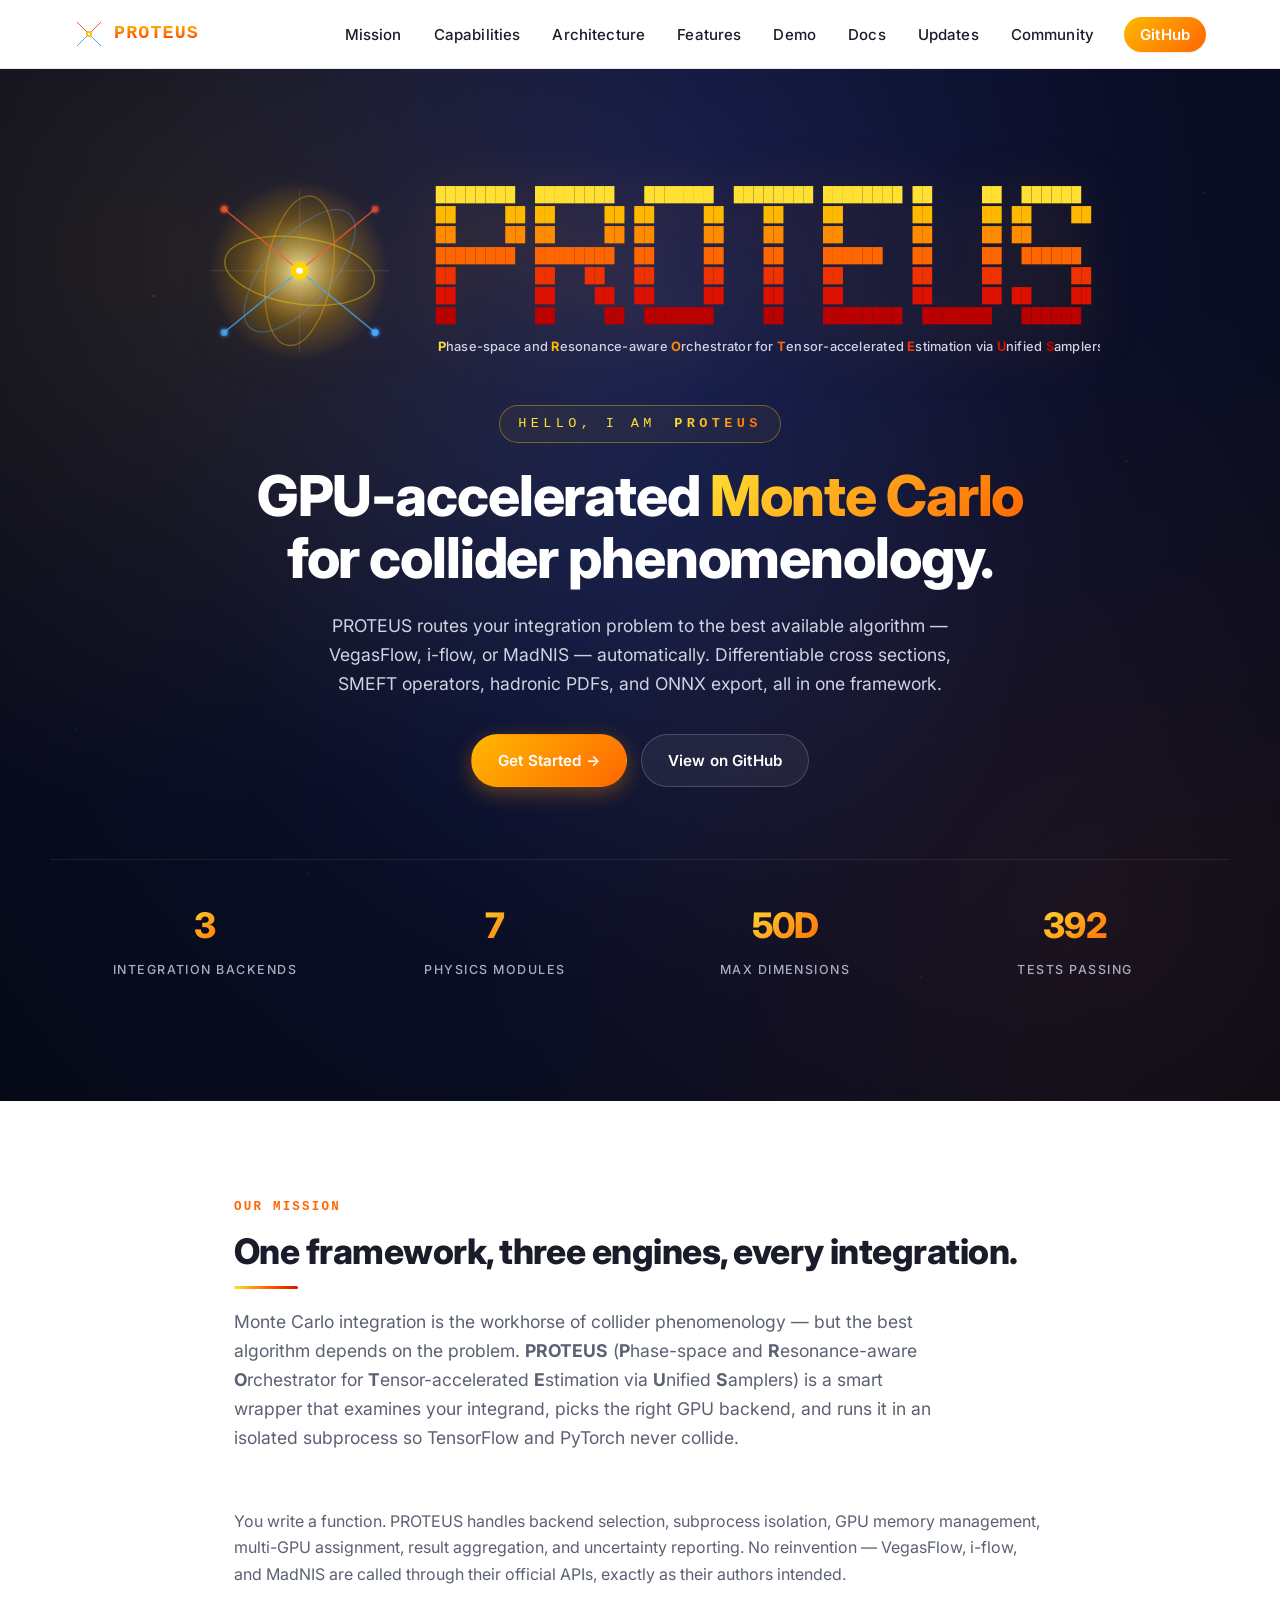
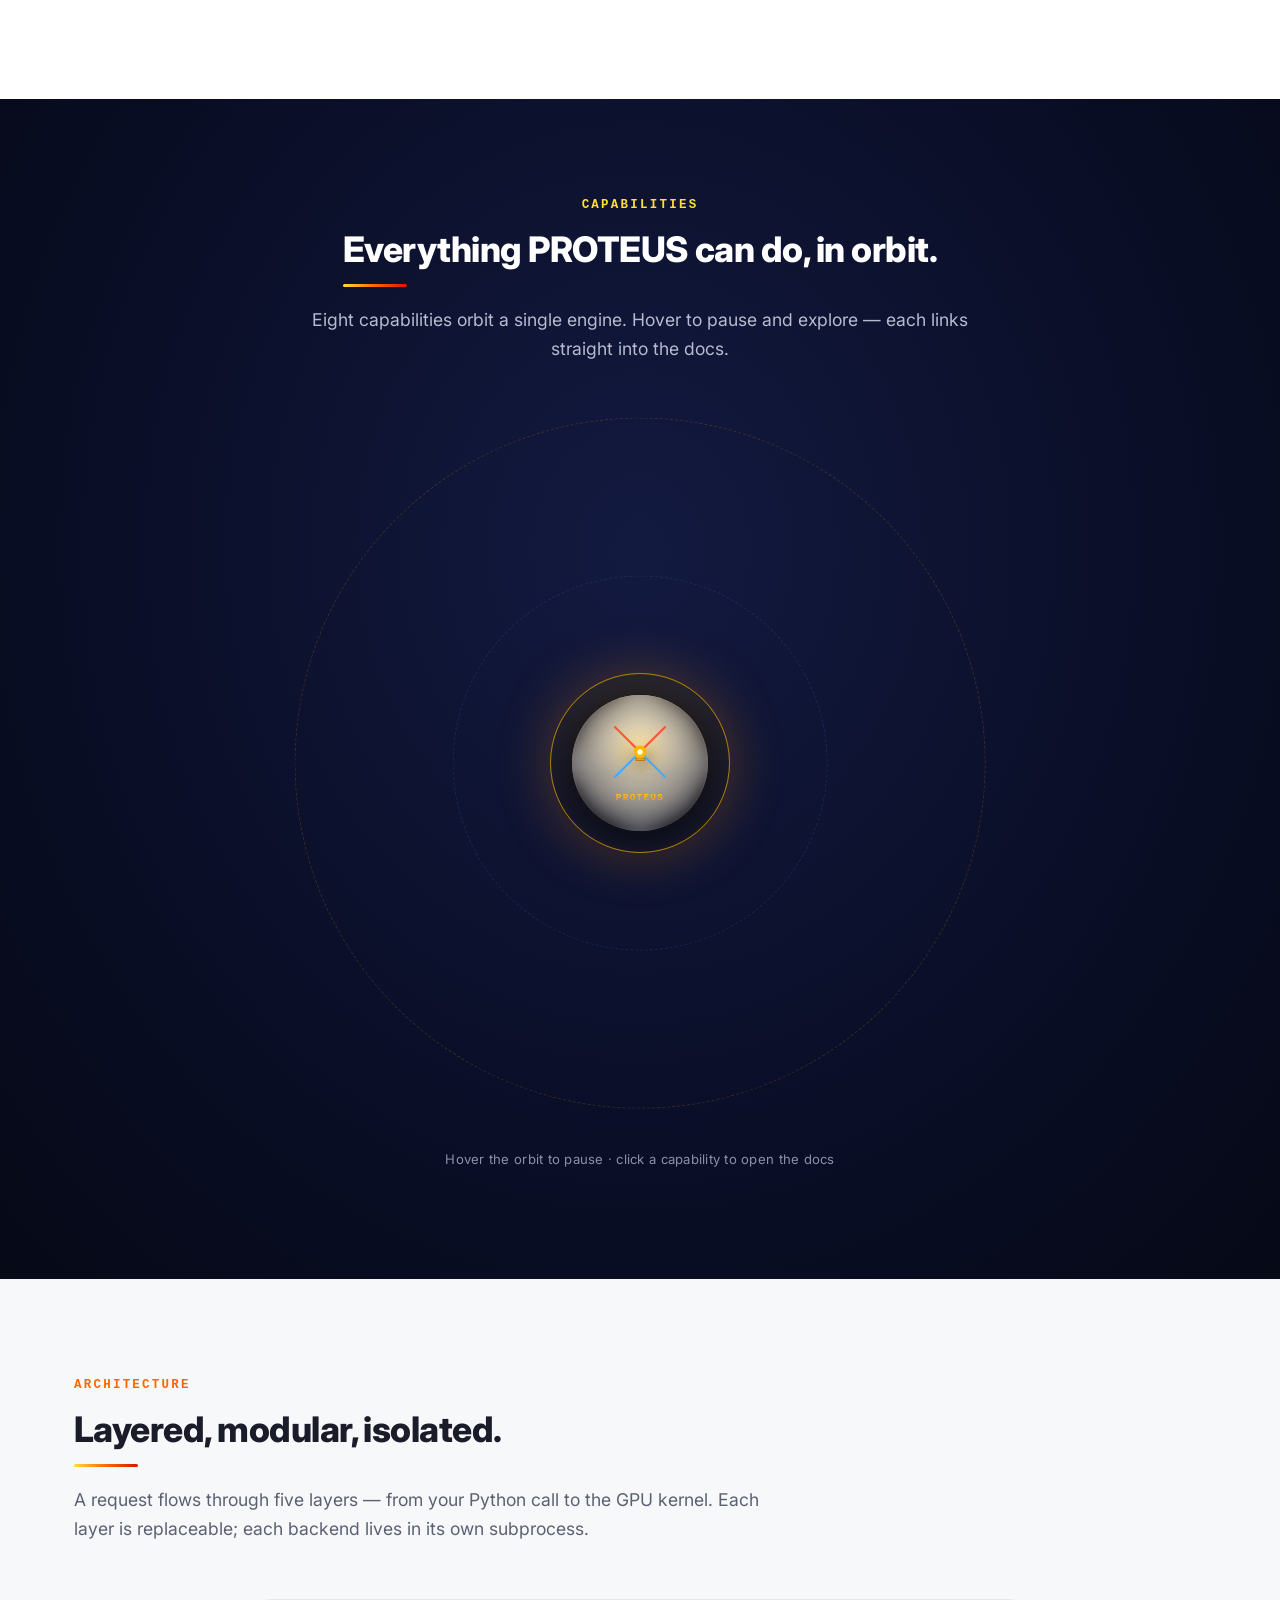
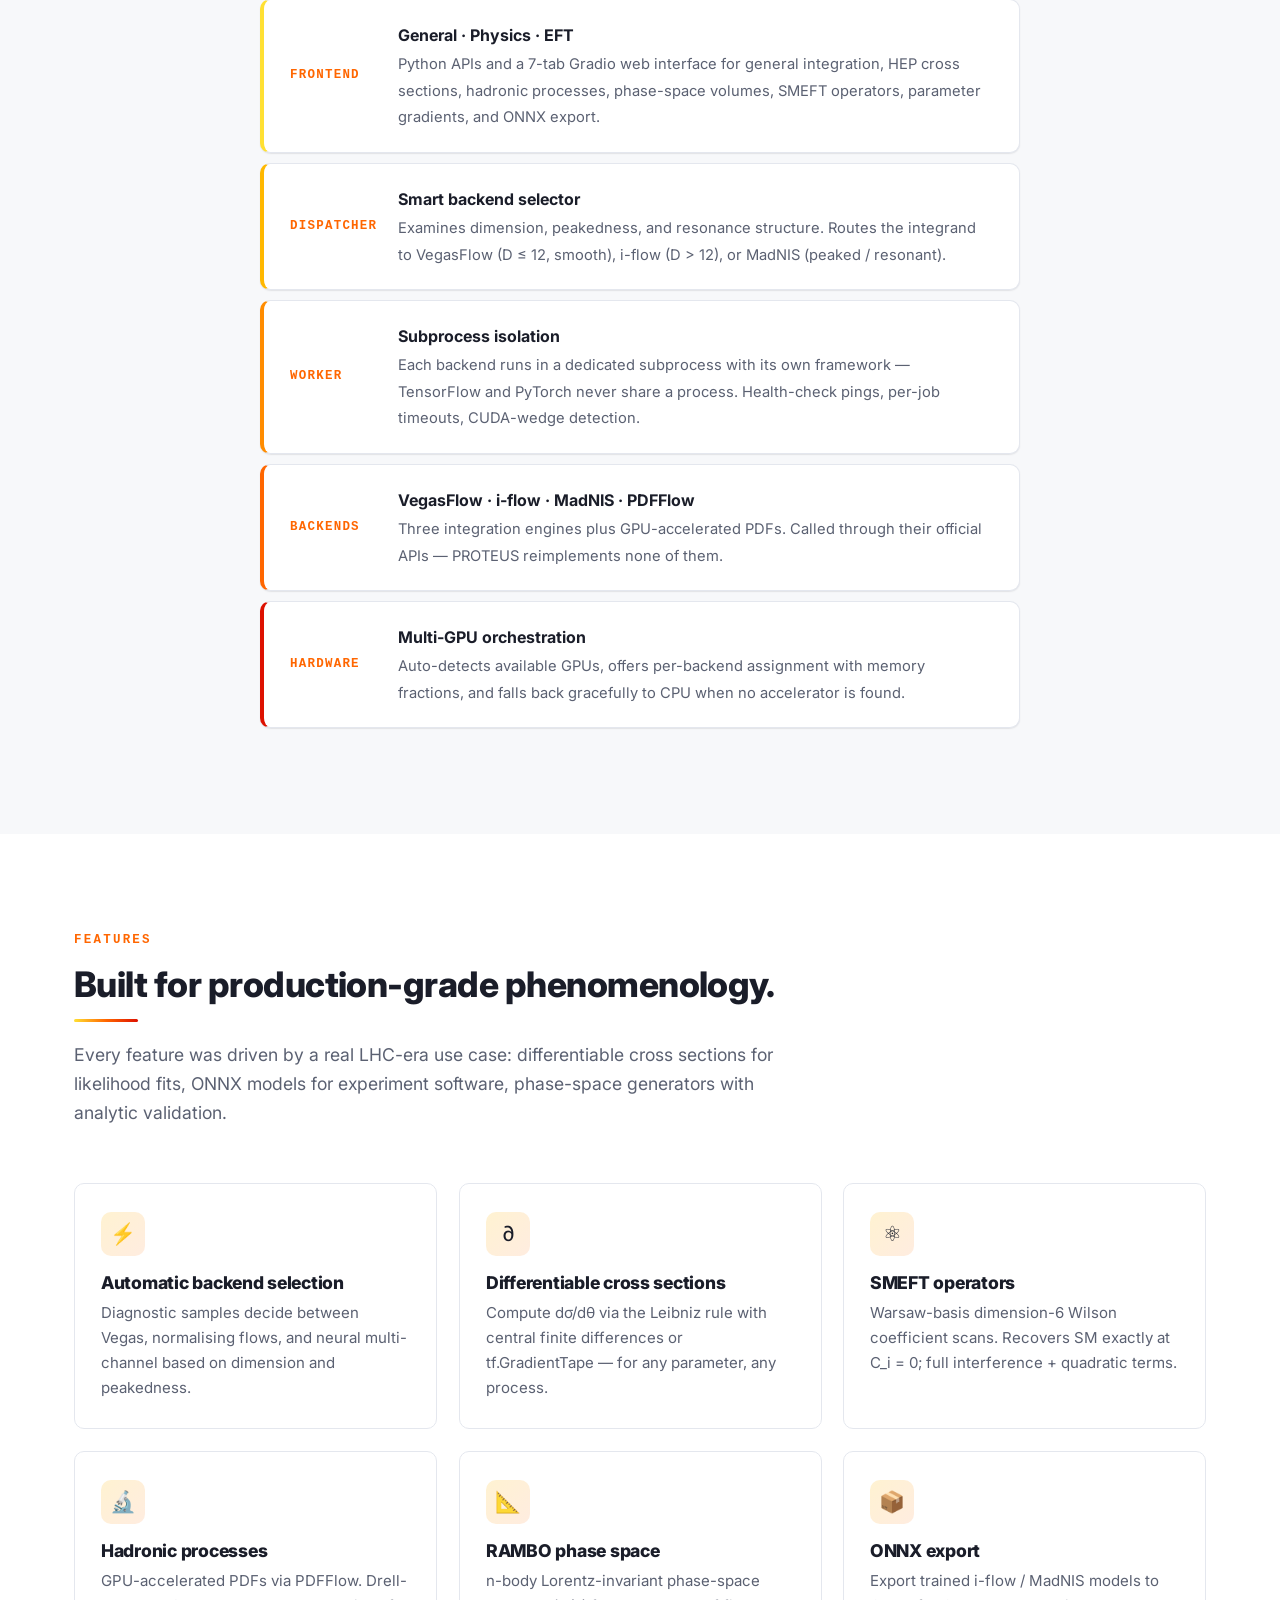
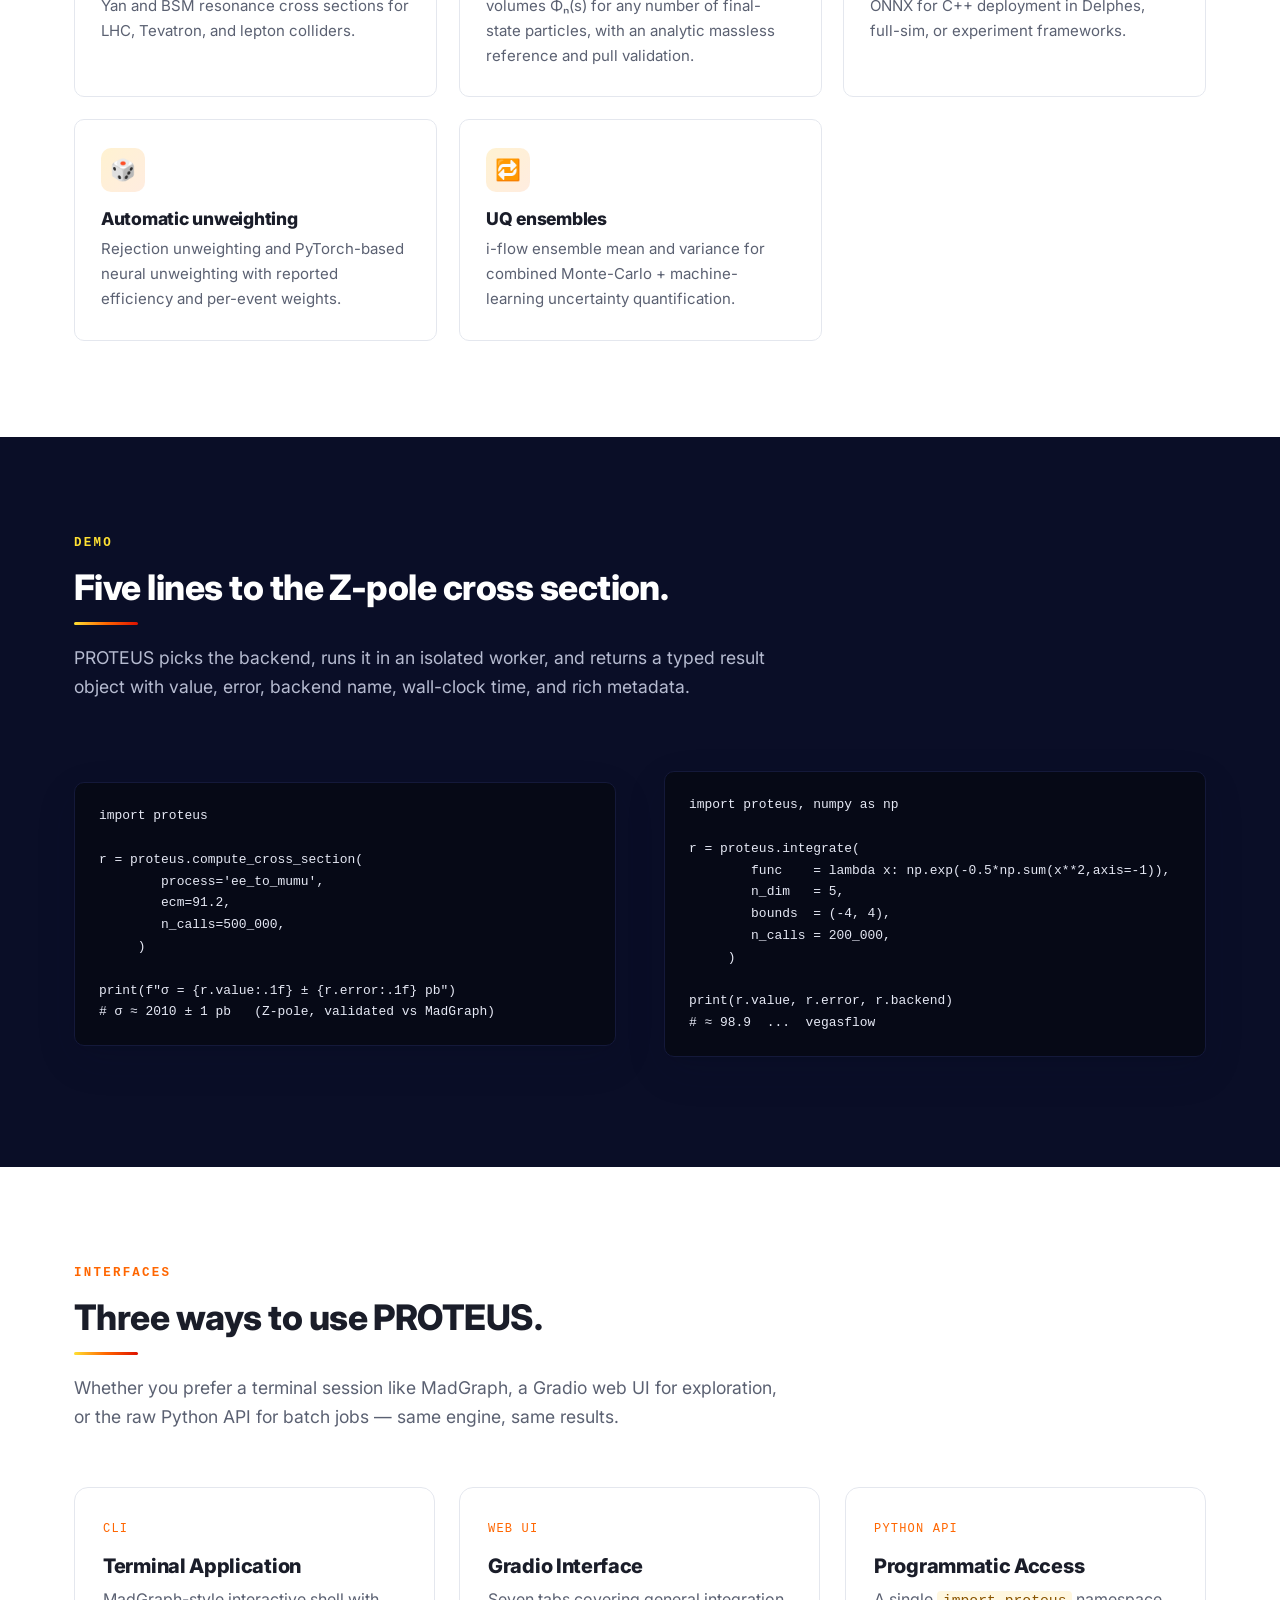
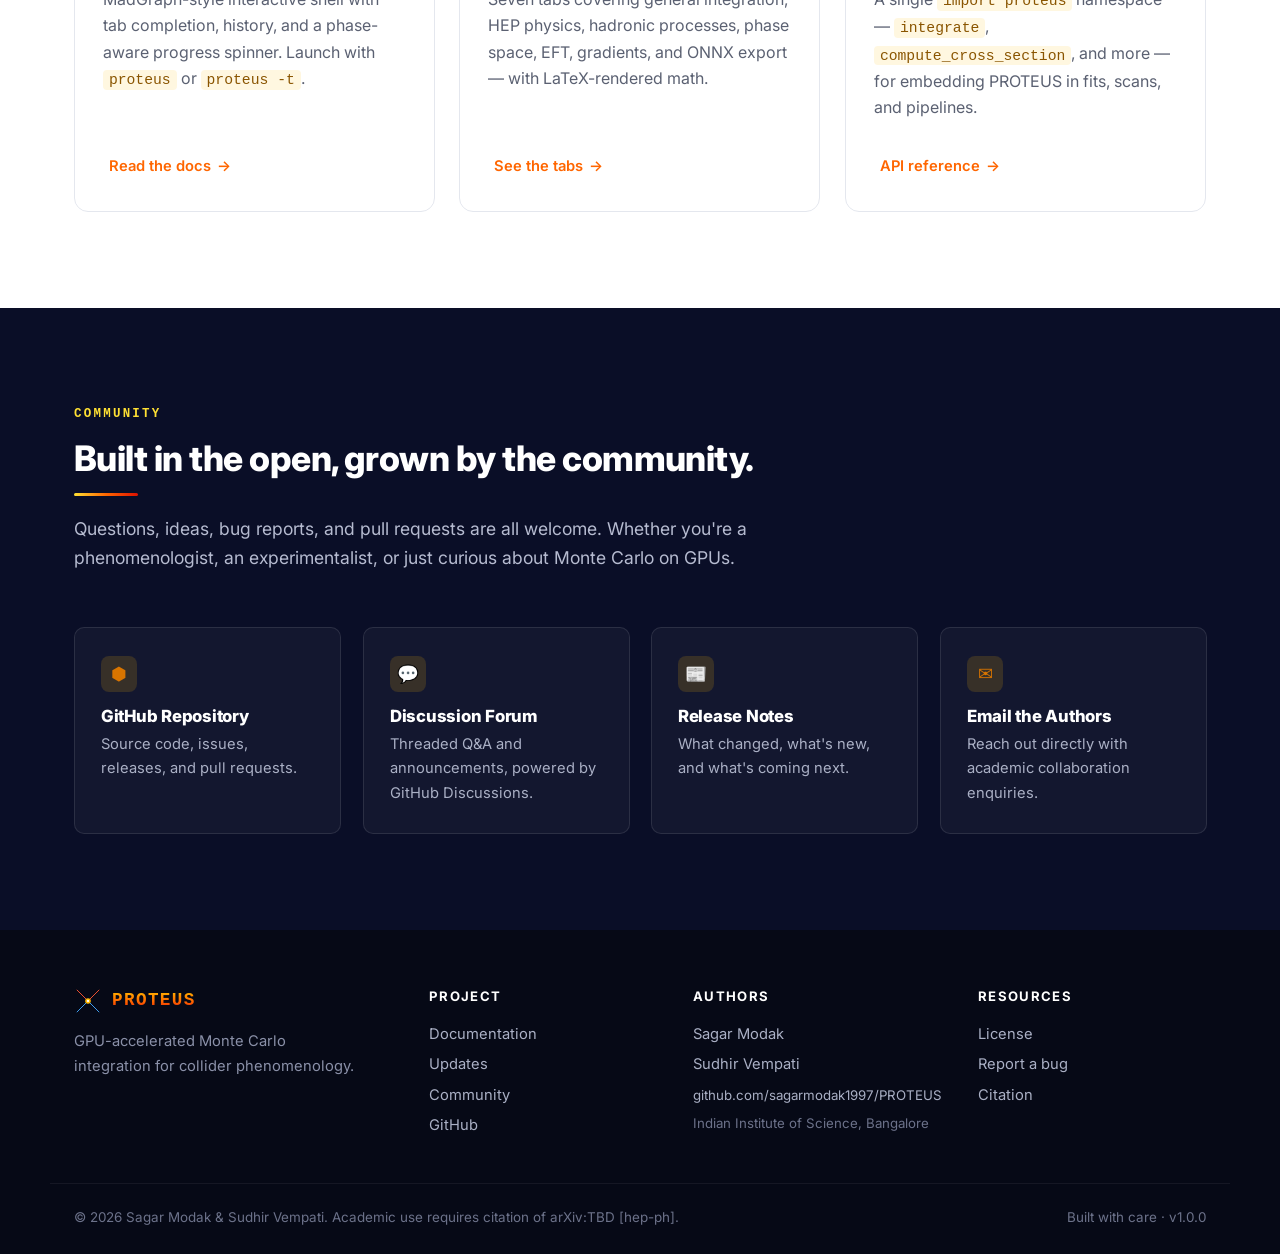
==== commit 7243d3d0: "Increase orbit-carousel text size for laptop/desktop; add changelog entry - Raise the capabilities-o" ====
--- a/index.html
+++ b/index.html
@@ -9,7 +9,7 @@
   <link rel="preconnect" href="https://fonts.googleapis.com">
   <link rel="preconnect" href="https://fonts.gstatic.com" crossorigin>
   <link href="https://fonts.googleapis.com/css2?family=Inter:wght@400;500;600;700;800;900&display=swap" rel="stylesheet">
-  <link rel="stylesheet" href="assets/css/main.css?v=3">
+  <link rel="stylesheet" href="assets/css/main.css?v=4">
 </head>
 <body>
 
--- a/assets/css/main.css
+++ b/assets/css/main.css
@@ -772,11 +772,14 @@
 }
 .orbit {
   /* Single fluid size drives the whole orbit, so it scales down on phones
-     and keeps rotating (instead of collapsing to a grid). */
-  --size:   min(600px, calc(100vw - 56px));
+     and keeps rotating (instead of collapsing to a grid). Cap raised from
+     600px to 720px so laptop/desktop viewports (which have plenty of room
+     inside the 1180px container) render noticeably bigger card text
+     instead of sitting at the old, small fixed cap. */
+  --size:   min(720px, calc(100vw - 56px));
   --radius: calc(var(--size) * 0.37);
   /* card never shrinks below 72px, so 3-word labels still fit the circle */
-  --card:   clamp(72px, calc(var(--size) * 0.205), 120px);
+  --card:   clamp(72px, calc(var(--size) * 0.205), 136px);
   --n: 8;
   --dur: 48s;
   position: relative;
@@ -823,13 +826,13 @@
   z-index: 3;
 }
 .orbit-center svg {
-  width: clamp(34px, calc(var(--size) * 0.093), 56px);
-  height: clamp(34px, calc(var(--size) * 0.093), 56px);
+  width: clamp(34px, calc(var(--size) * 0.093), 64px);
+  height: clamp(34px, calc(var(--size) * 0.093), 64px);
 }
 .orbit-center .oc-name {
   font-family: 'Courier New', ui-monospace, monospace;
   font-weight: 900;
-  font-size: clamp(.6rem, calc(var(--size) * 0.0015), .92rem);
+  font-size: clamp(.6rem, calc(var(--size) * 0.0017), 1.05rem);
   letter-spacing: .12em;
   margin-top: 6px;
   background: linear-gradient(180deg, #FFE033, #FF6600);
@@ -887,14 +890,14 @@
   z-index: 4;
 }
 .orbit-card .oc-ic {
-  font-size: clamp(1rem, calc(var(--size) * 0.00275), 1.65rem);
+  font-size: clamp(1.1rem, calc(var(--size) * 0.0034), 2rem);
   line-height: 1;
 }
 .orbit-card .oc-lbl {
-  font-size: clamp(.52rem, calc(var(--size) * 0.00118), .72rem);
+  font-size: clamp(.64rem, calc(var(--size) * 0.00152), .92rem);
   font-weight: 600;
   color: #e9ecf7; letter-spacing: 0;
-  line-height: 1.08;
+  line-height: 1.12;
   max-width: 82%;
   padding: 0;
   overflow-wrap: anywhere;   /* let long words (e.g. "Unweighting") wrap inside the circle */
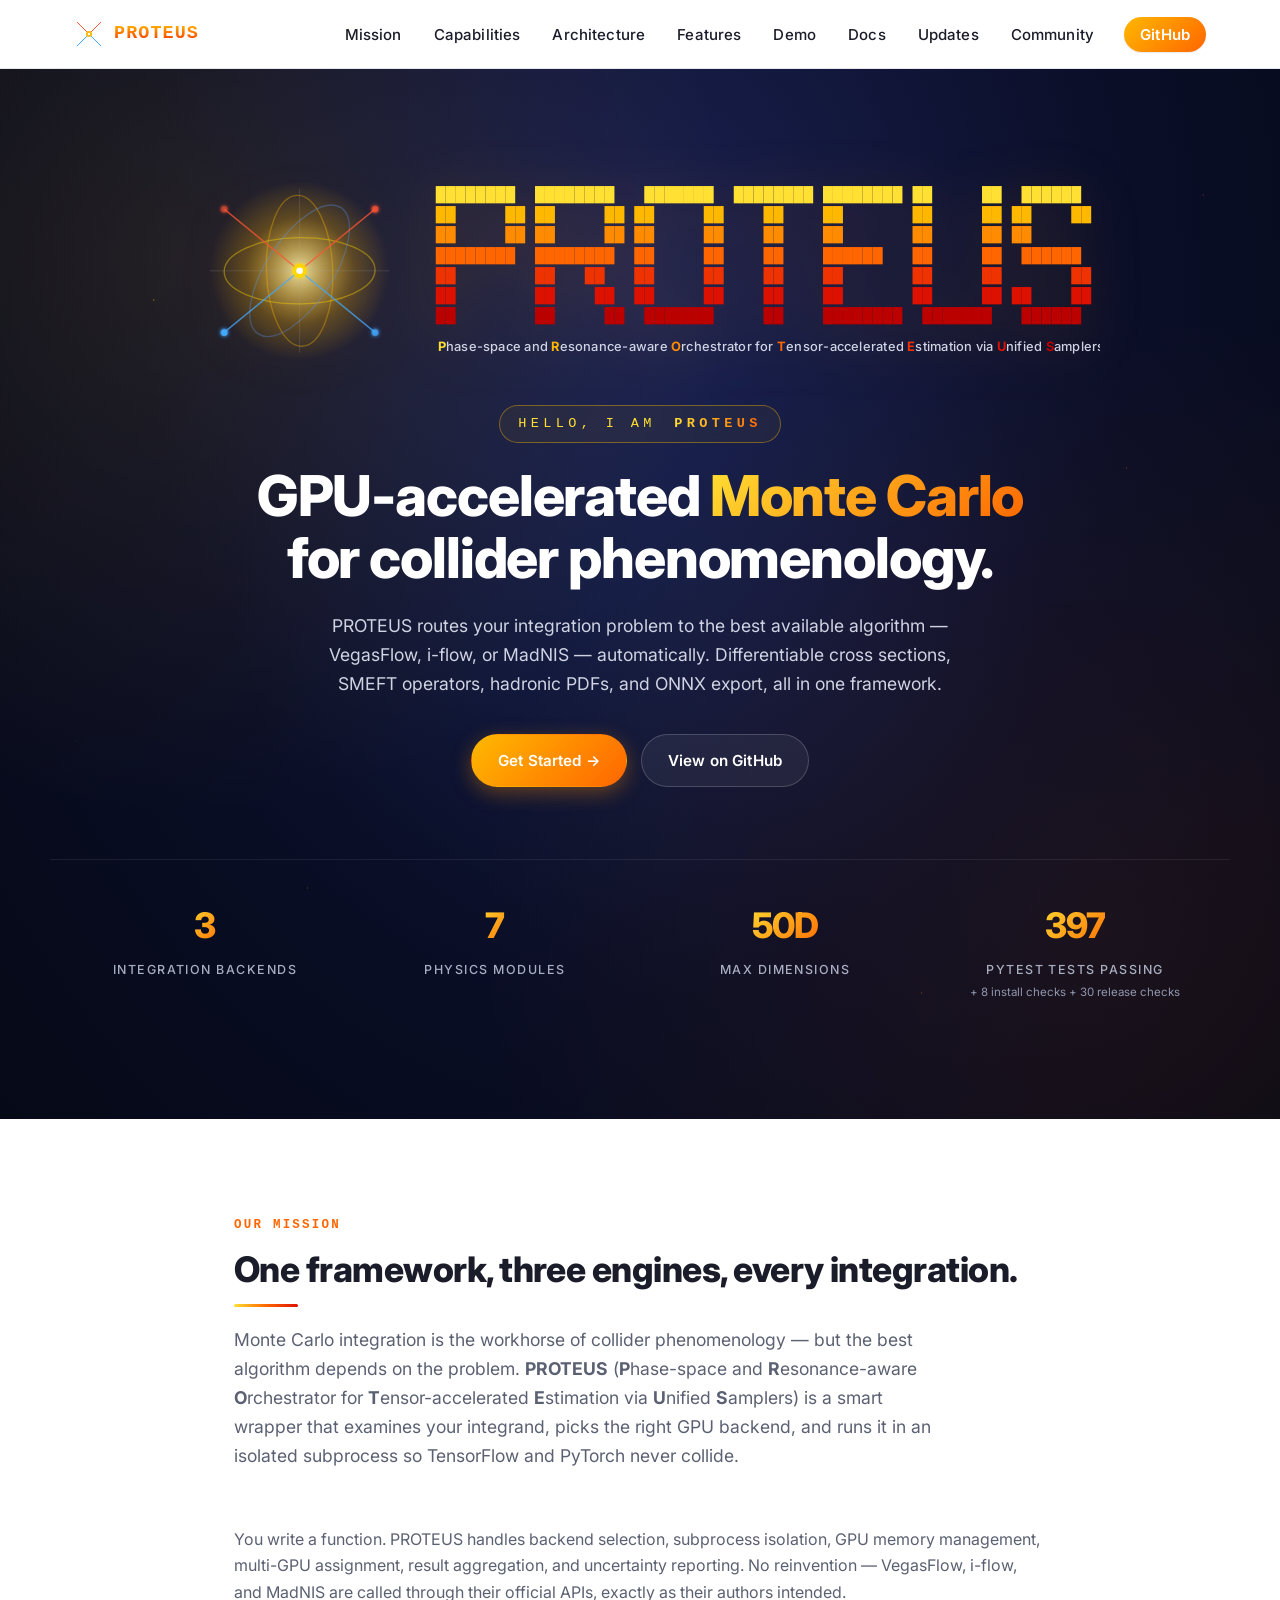
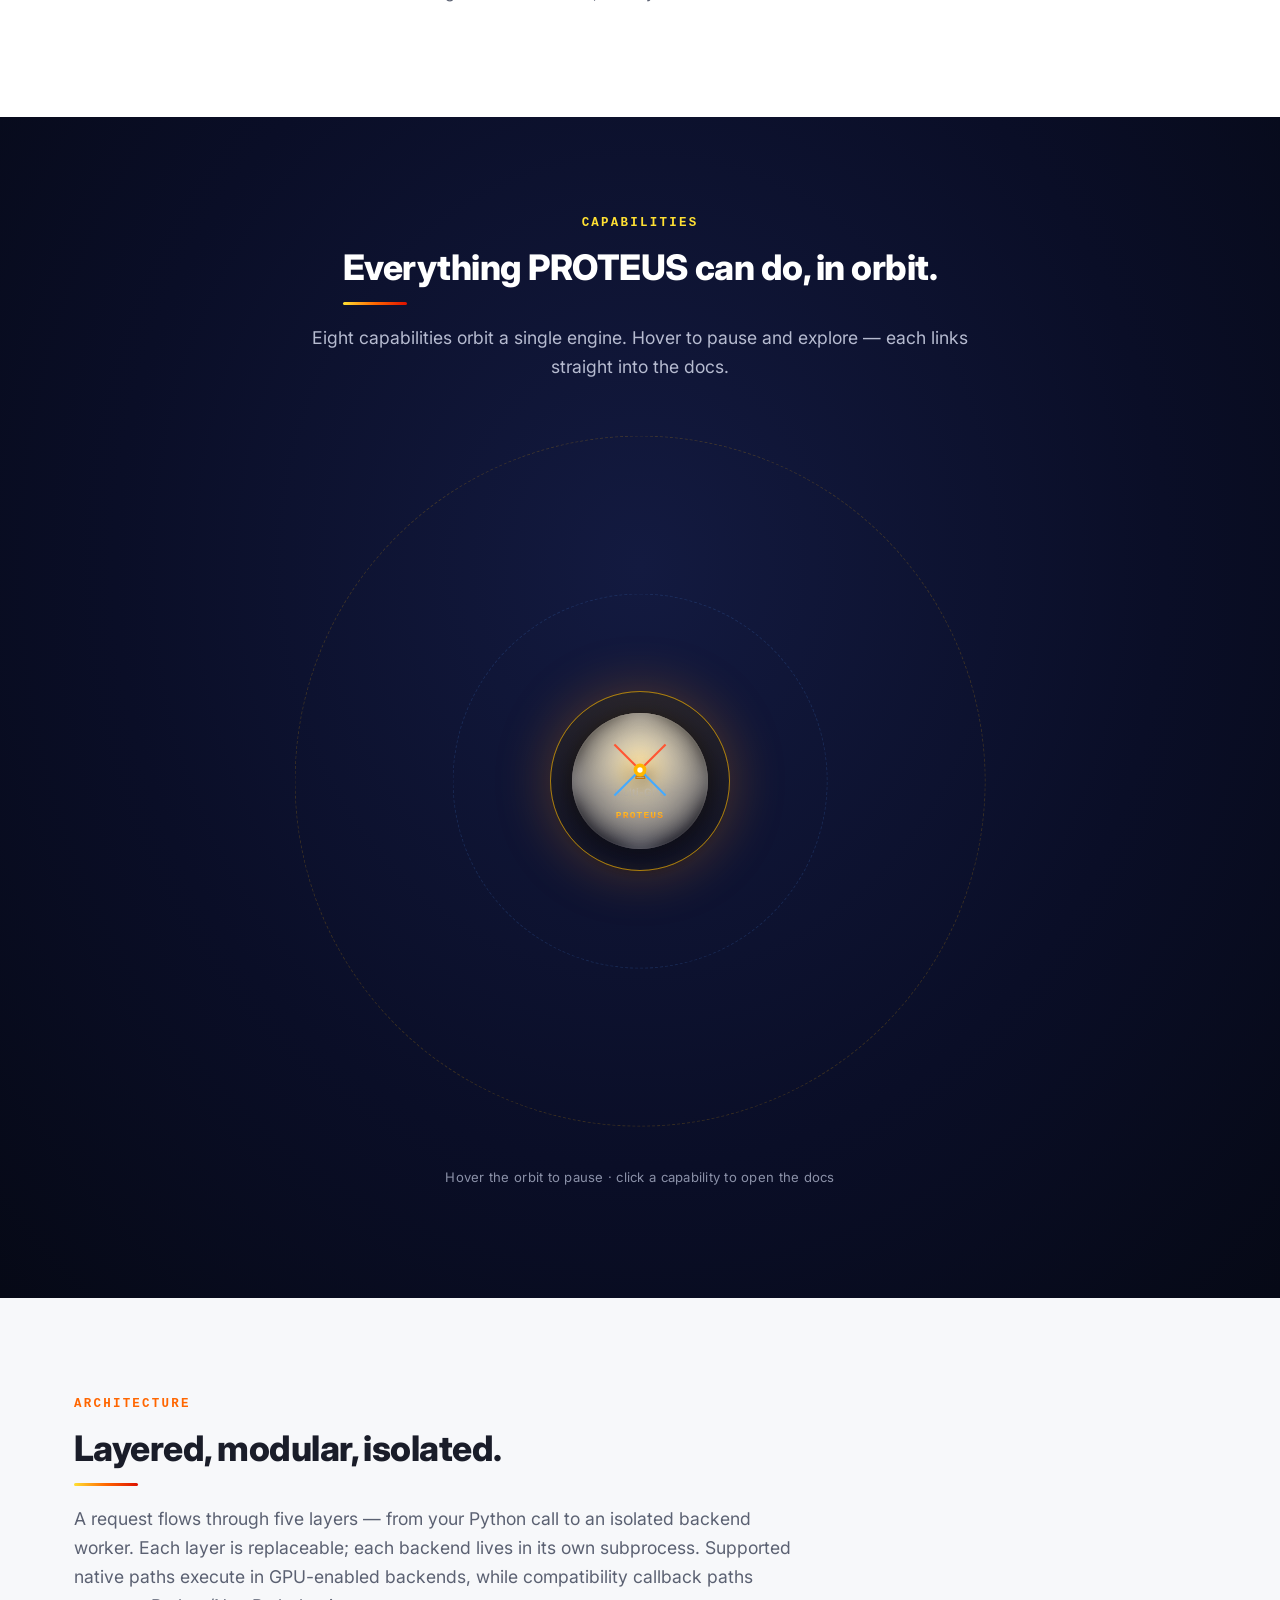
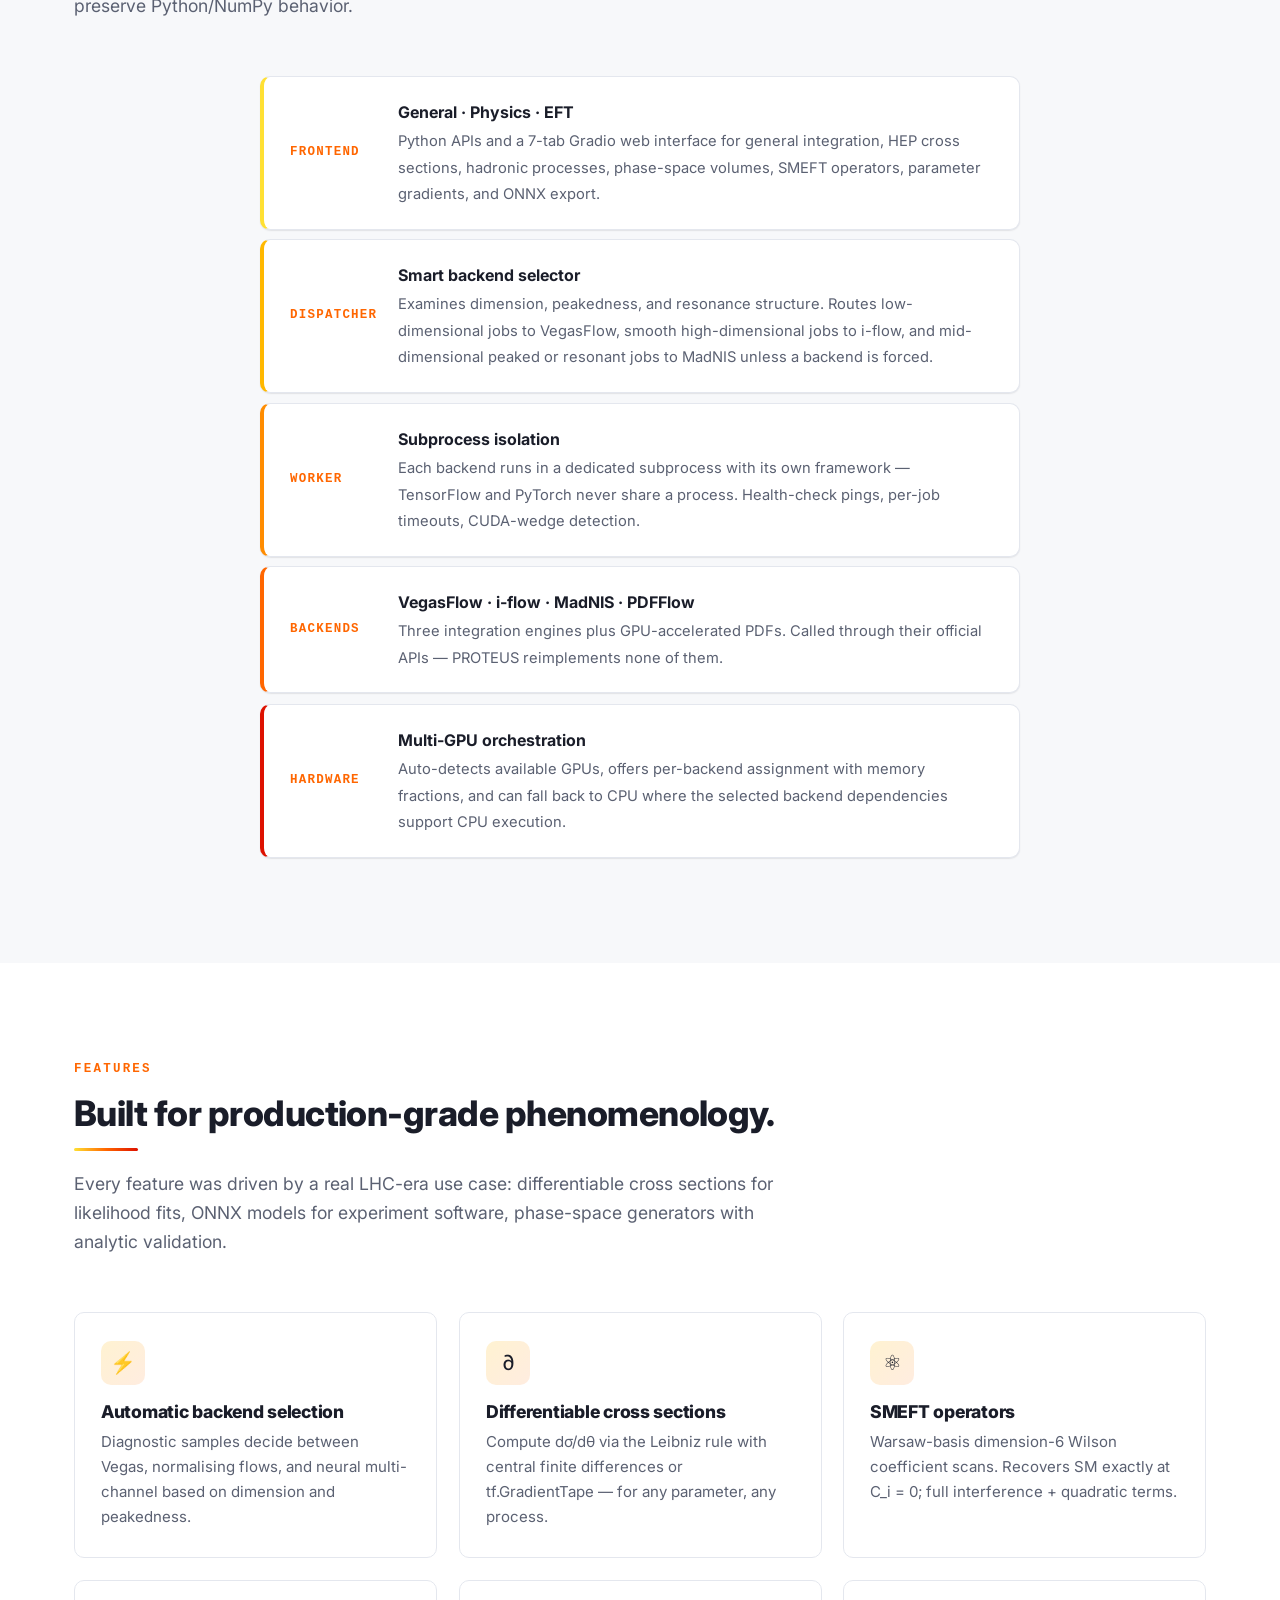
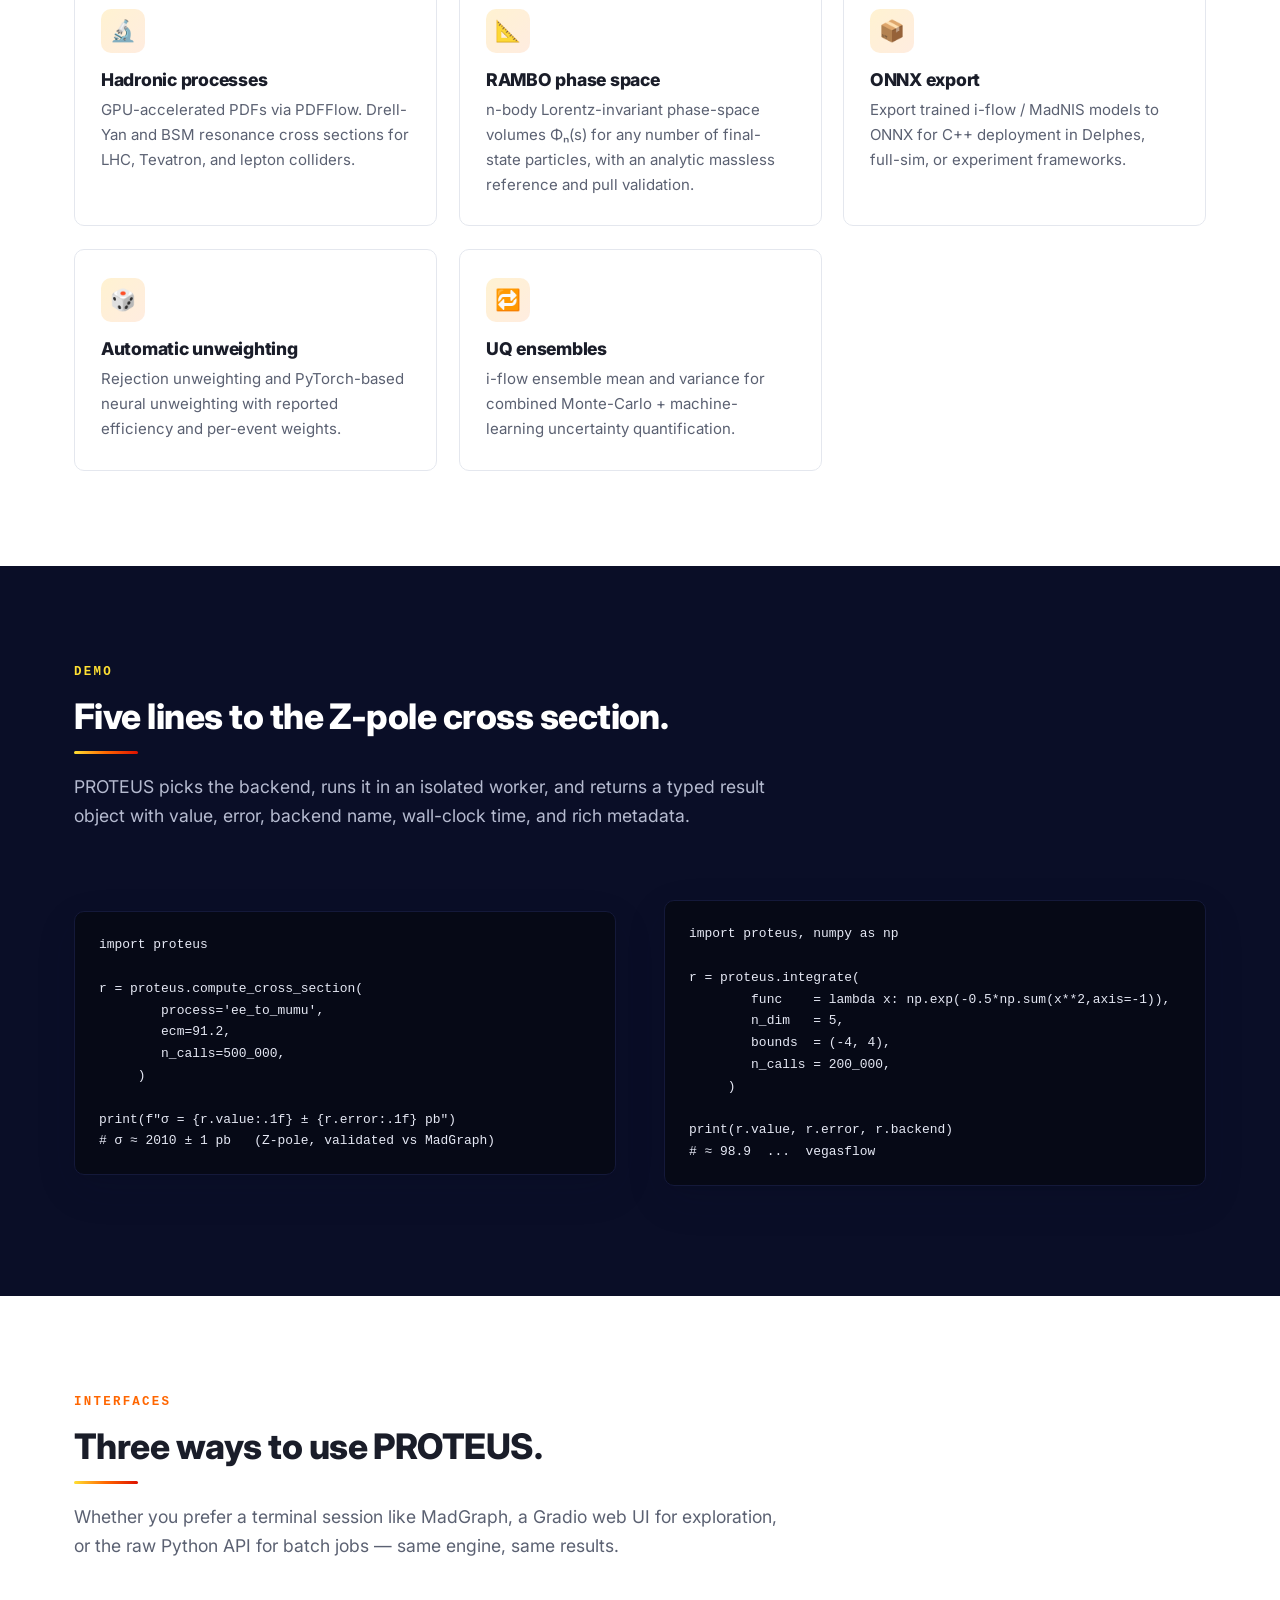
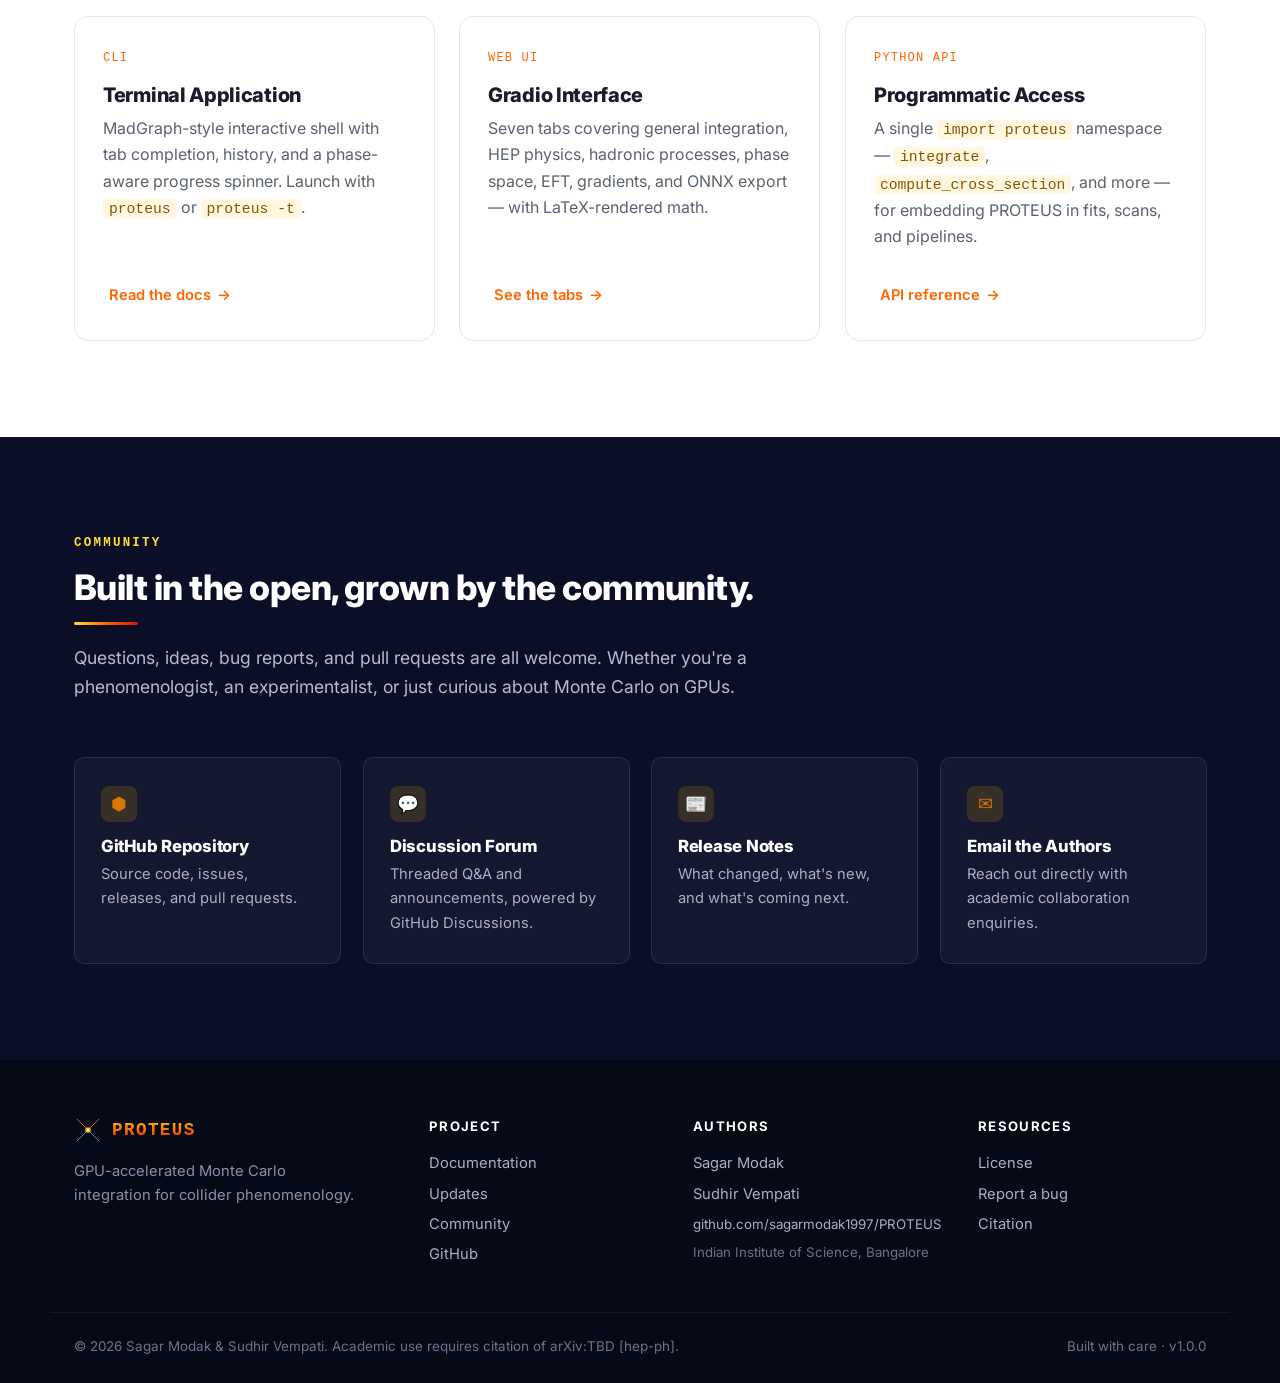
==== commit 37c30aab: "Clarify validation and GPU performance claims" ====
--- a/index.html
+++ b/index.html
@@ -159,7 +159,7 @@
     <div><div class="stat-num" data-count="3">0</div><div class="stat-lbl">Integration Backends</div></div>
     <div><div class="stat-num" data-count="7">0</div><div class="stat-lbl">Physics Modules</div></div>
     <div><div class="stat-num" data-count="50" data-suffix="D">0D</div><div class="stat-lbl">Max Dimensions</div></div>
-    <div><div class="stat-num" data-count="392">0</div><div class="stat-lbl">Tests Passing</div></div>
+    <div><div class="stat-num" data-count="397">0</div><div class="stat-lbl">Pytest Tests Passing</div><div class="stat-note">+ 8 install checks + 30 release checks</div></div>
   </div>
 </section>
 
@@ -257,8 +257,8 @@
       <span class="section-eyebrow">Architecture</span>
       <h2 class="section-title">Layered, modular, isolated.</h2>
       <p class="section-lede">
-        A request flows through five layers — from your Python call to the GPU kernel.
-        Each layer is replaceable; each backend lives in its own subprocess.
+        A request flows through five layers — from your Python call to an isolated backend worker.
+        Each layer is replaceable; each backend lives in its own subprocess. Supported native paths execute in GPU-enabled backends, while compatibility callback paths preserve Python/NumPy behavior.
       </p>
     </div>
 
@@ -274,7 +274,7 @@
         <div class="arch-tag">Dispatcher</div>
         <div class="arch-body">
           <strong>Smart backend selector</strong>
-          <span>Examines dimension, peakedness, and resonance structure. Routes the integrand to VegasFlow (D ≤ 12, smooth), i-flow (D &gt; 12), or MadNIS (peaked / resonant).</span>
+          <span>Examines dimension, peakedness, and resonance structure. Routes low-dimensional jobs to VegasFlow, smooth high-dimensional jobs to i-flow, and mid-dimensional peaked or resonant jobs to MadNIS unless a backend is forced.</span>
         </div>
       </div>
       <div class="arch-row layer-3 reveal" style="--d:.16s;">
@@ -295,7 +295,7 @@
         <div class="arch-tag">Hardware</div>
         <div class="arch-body">
           <strong>Multi-GPU orchestration</strong>
-          <span>Auto-detects available GPUs, offers per-backend assignment with memory fractions, and falls back gracefully to CPU when no accelerator is found.</span>
+          <span>Auto-detects available GPUs, offers per-backend assignment with memory fractions, and can fall back to CPU where the selected backend dependencies support CPU execution.</span>
         </div>
       </div>
     </div>
--- a/assets/css/main.css
+++ b/assets/css/main.css
@@ -363,6 +363,12 @@
   letter-spacing: 0.12em;
   text-transform: uppercase;
   font-weight: 500;
+}
+.hero-stats .stat-note {
+  margin-top: 4px;
+  font-size: 0.72rem;
+  color: #8f96ad;
+  line-height: 1.25;
 }
 
 /* ───── Sections ──────────────────────────────────────────────── */
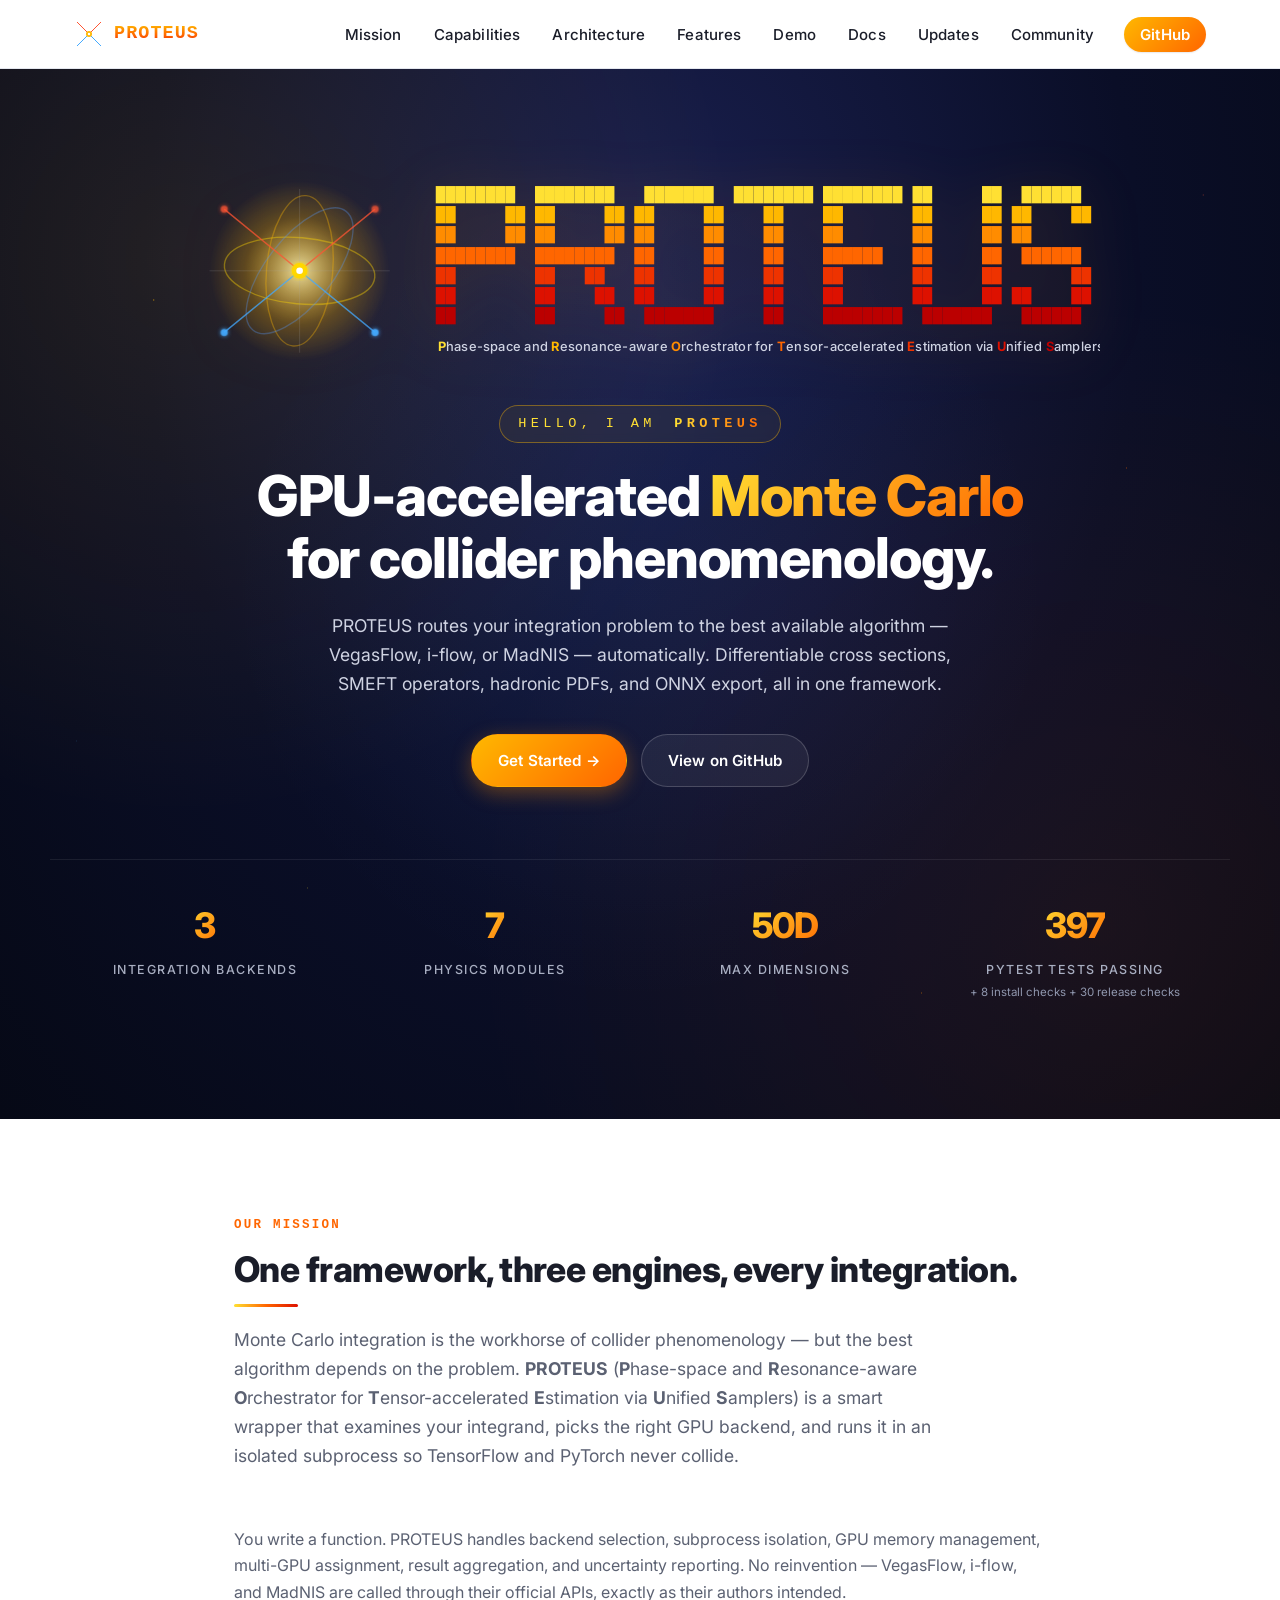
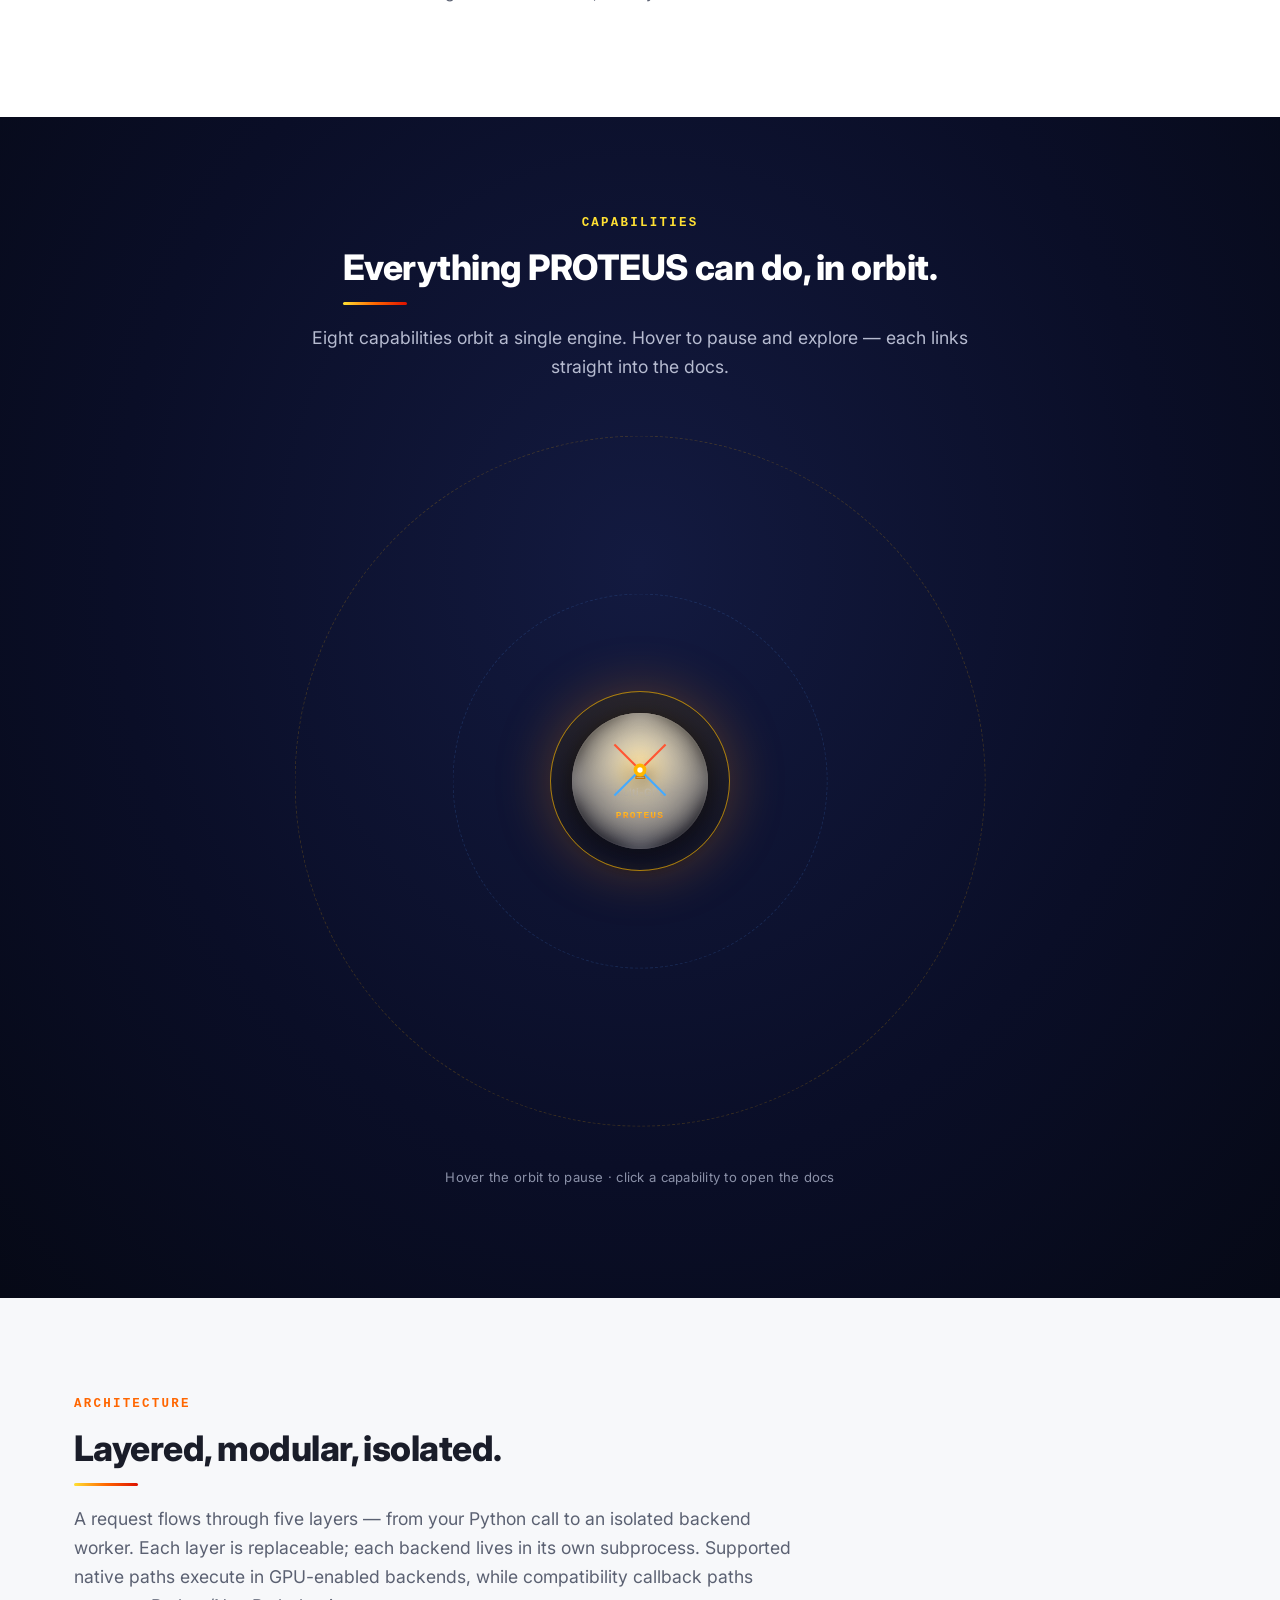
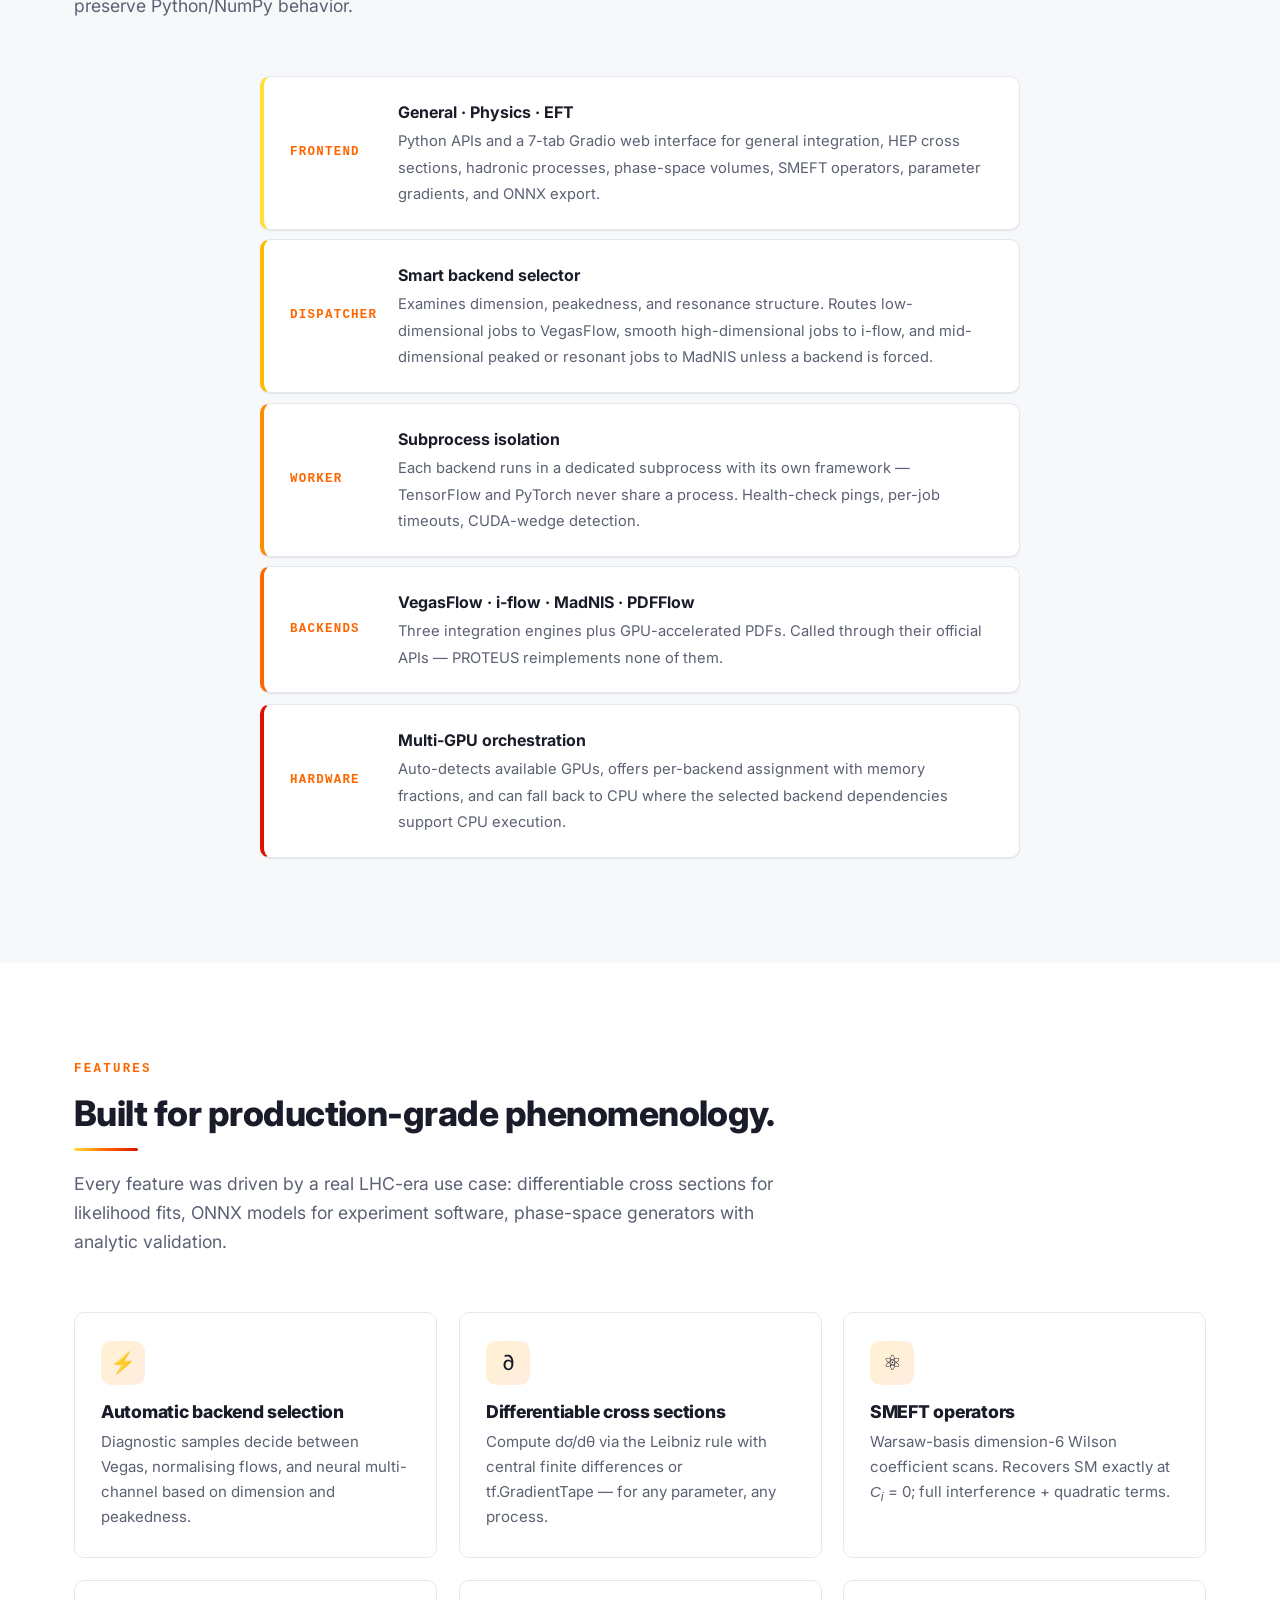
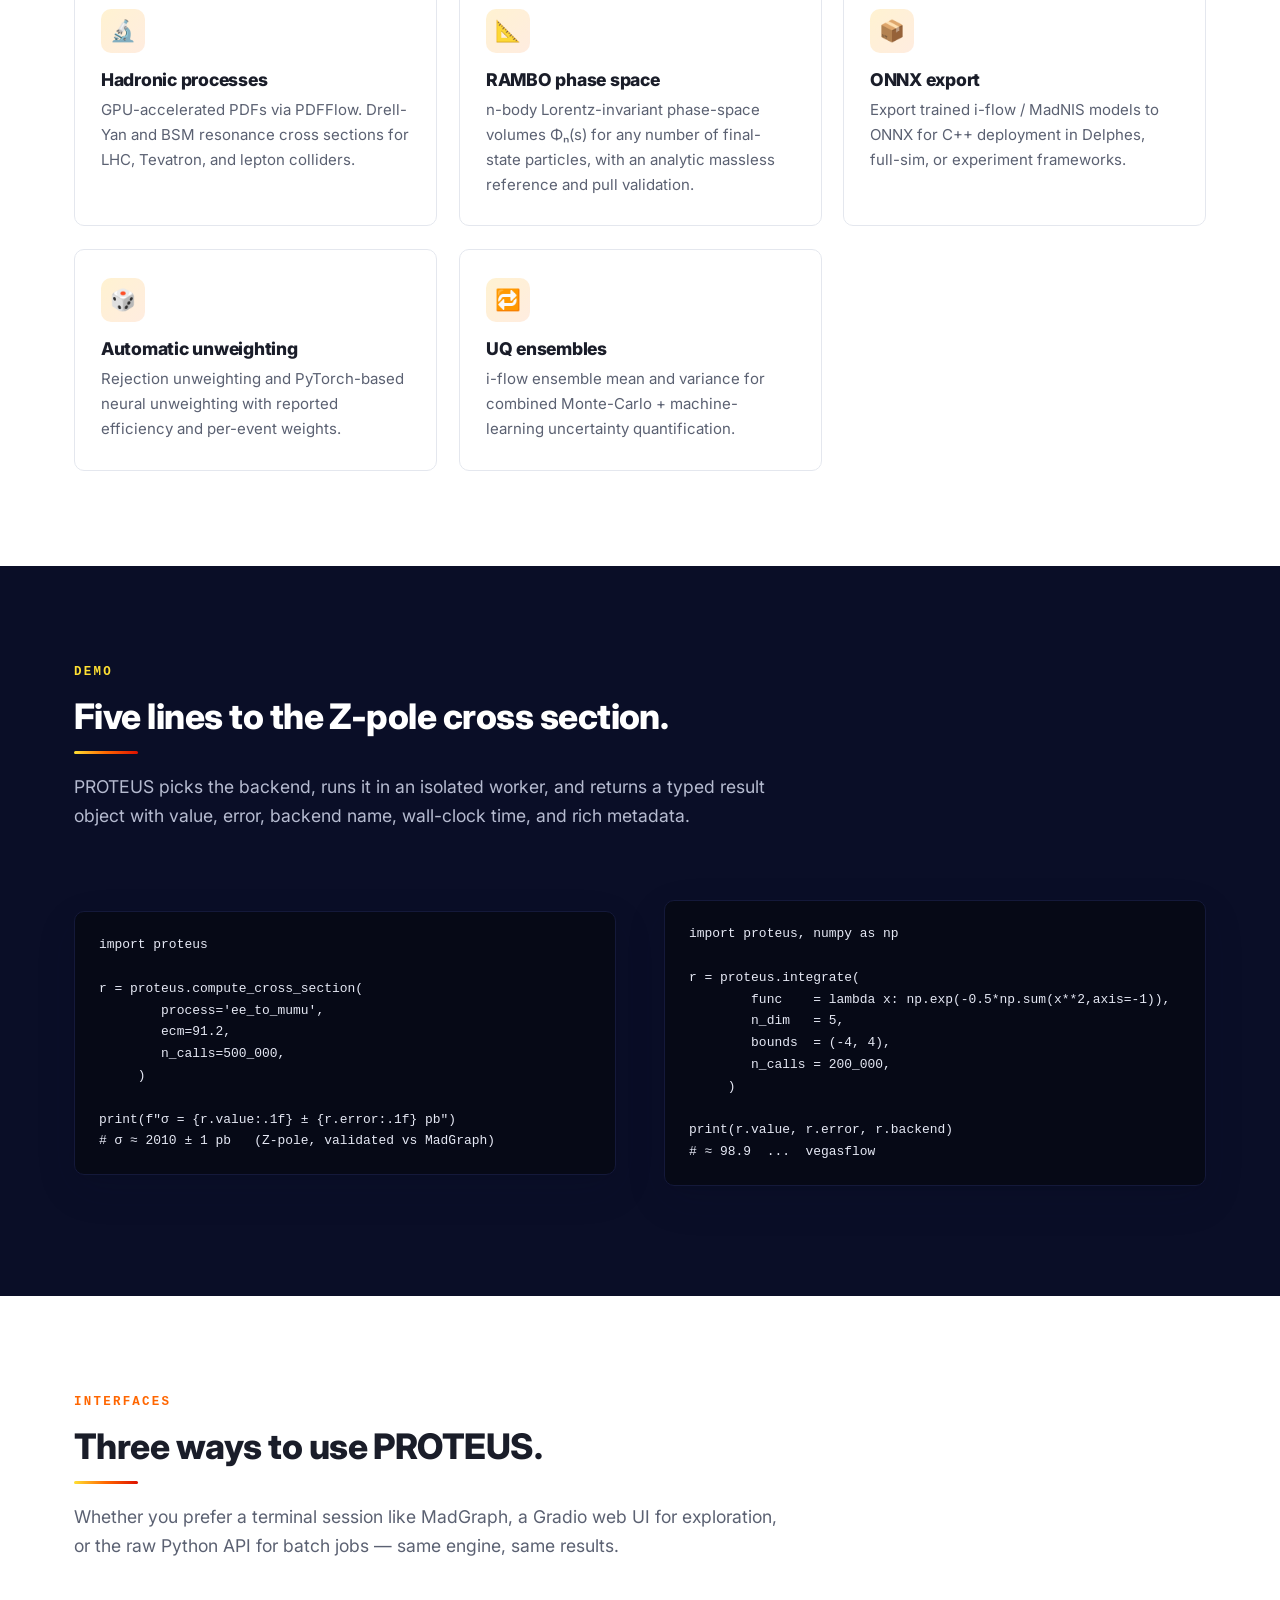
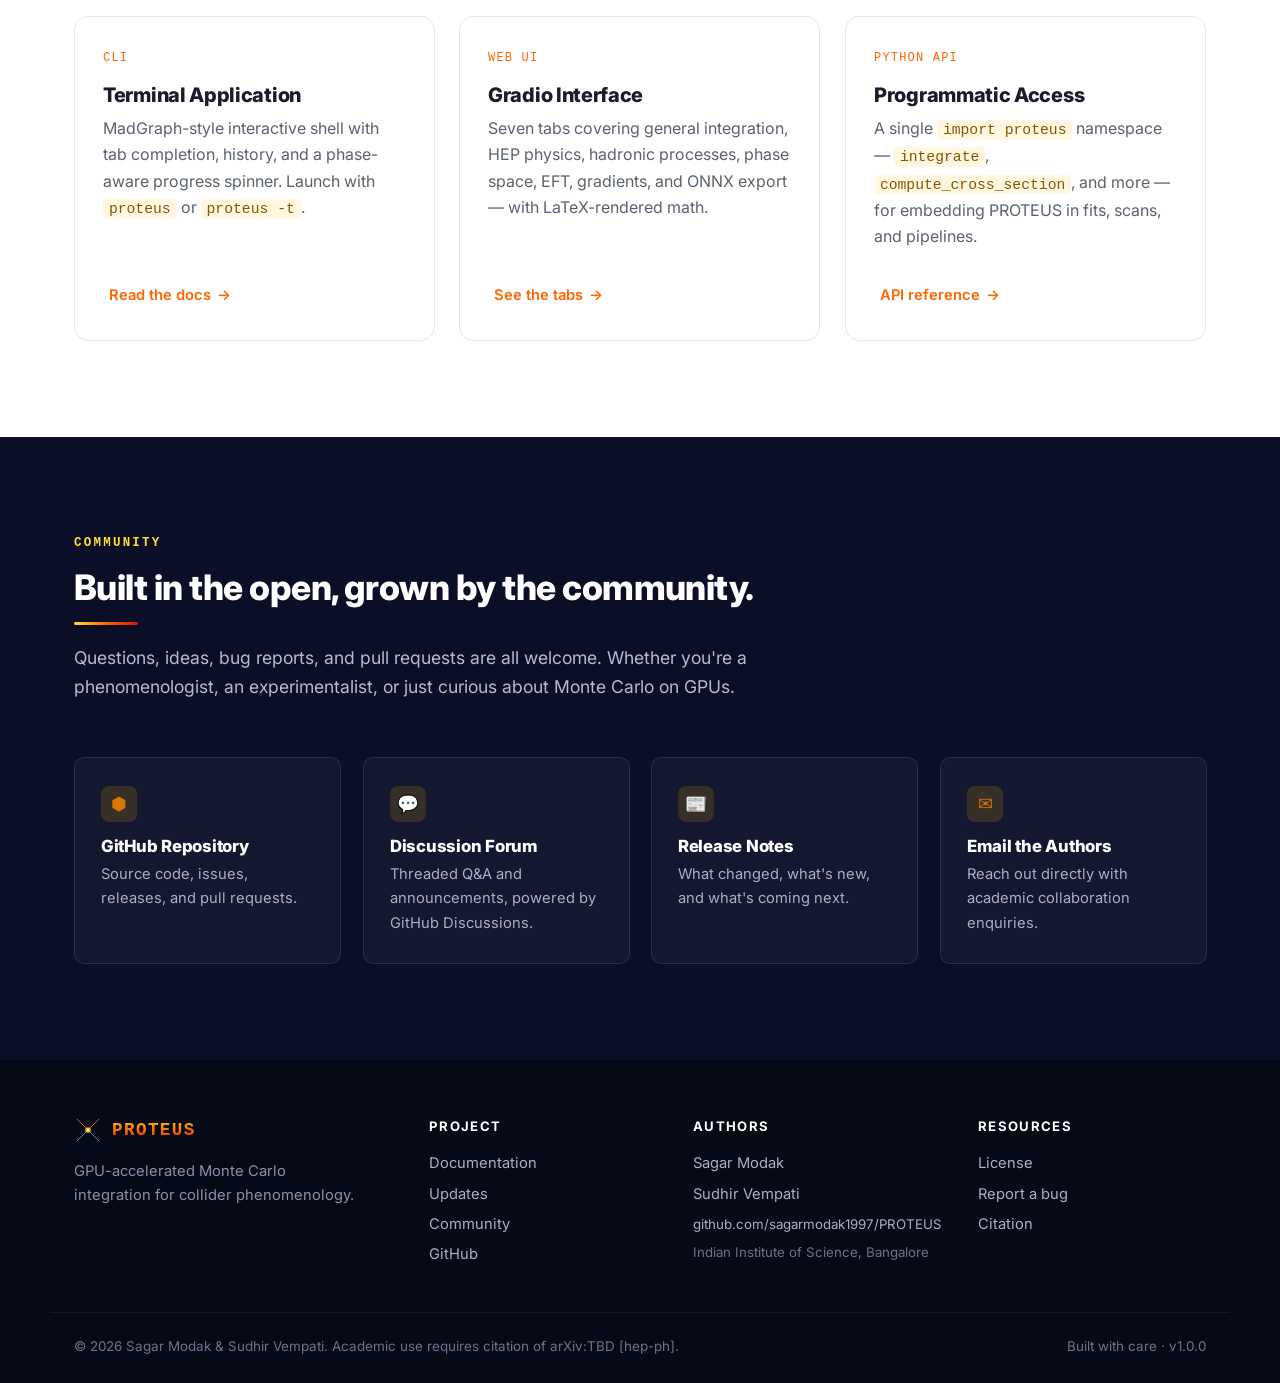
==== commit 2692233e: "Render SMEFT coefficient with subscript" ====
--- a/index.html
+++ b/index.html
@@ -329,7 +329,7 @@
       <div class="feature-card reveal" style="--d:.12s;">
         <div class="feature-icon">⚛</div>
         <h3>SMEFT operators</h3>
-        <p>Warsaw-basis dimension-6 Wilson coefficient scans. Recovers SM exactly at C_i = 0; full interference + quadratic terms.</p>
+        <p>Warsaw-basis dimension-6 Wilson coefficient scans. Recovers SM exactly at <var>C<sub>i</sub></var> = 0; full interference + quadratic terms.</p>
       </div>
       <div class="feature-card reveal" style="--d:.18s;">
         <div class="feature-icon">🔬</div>
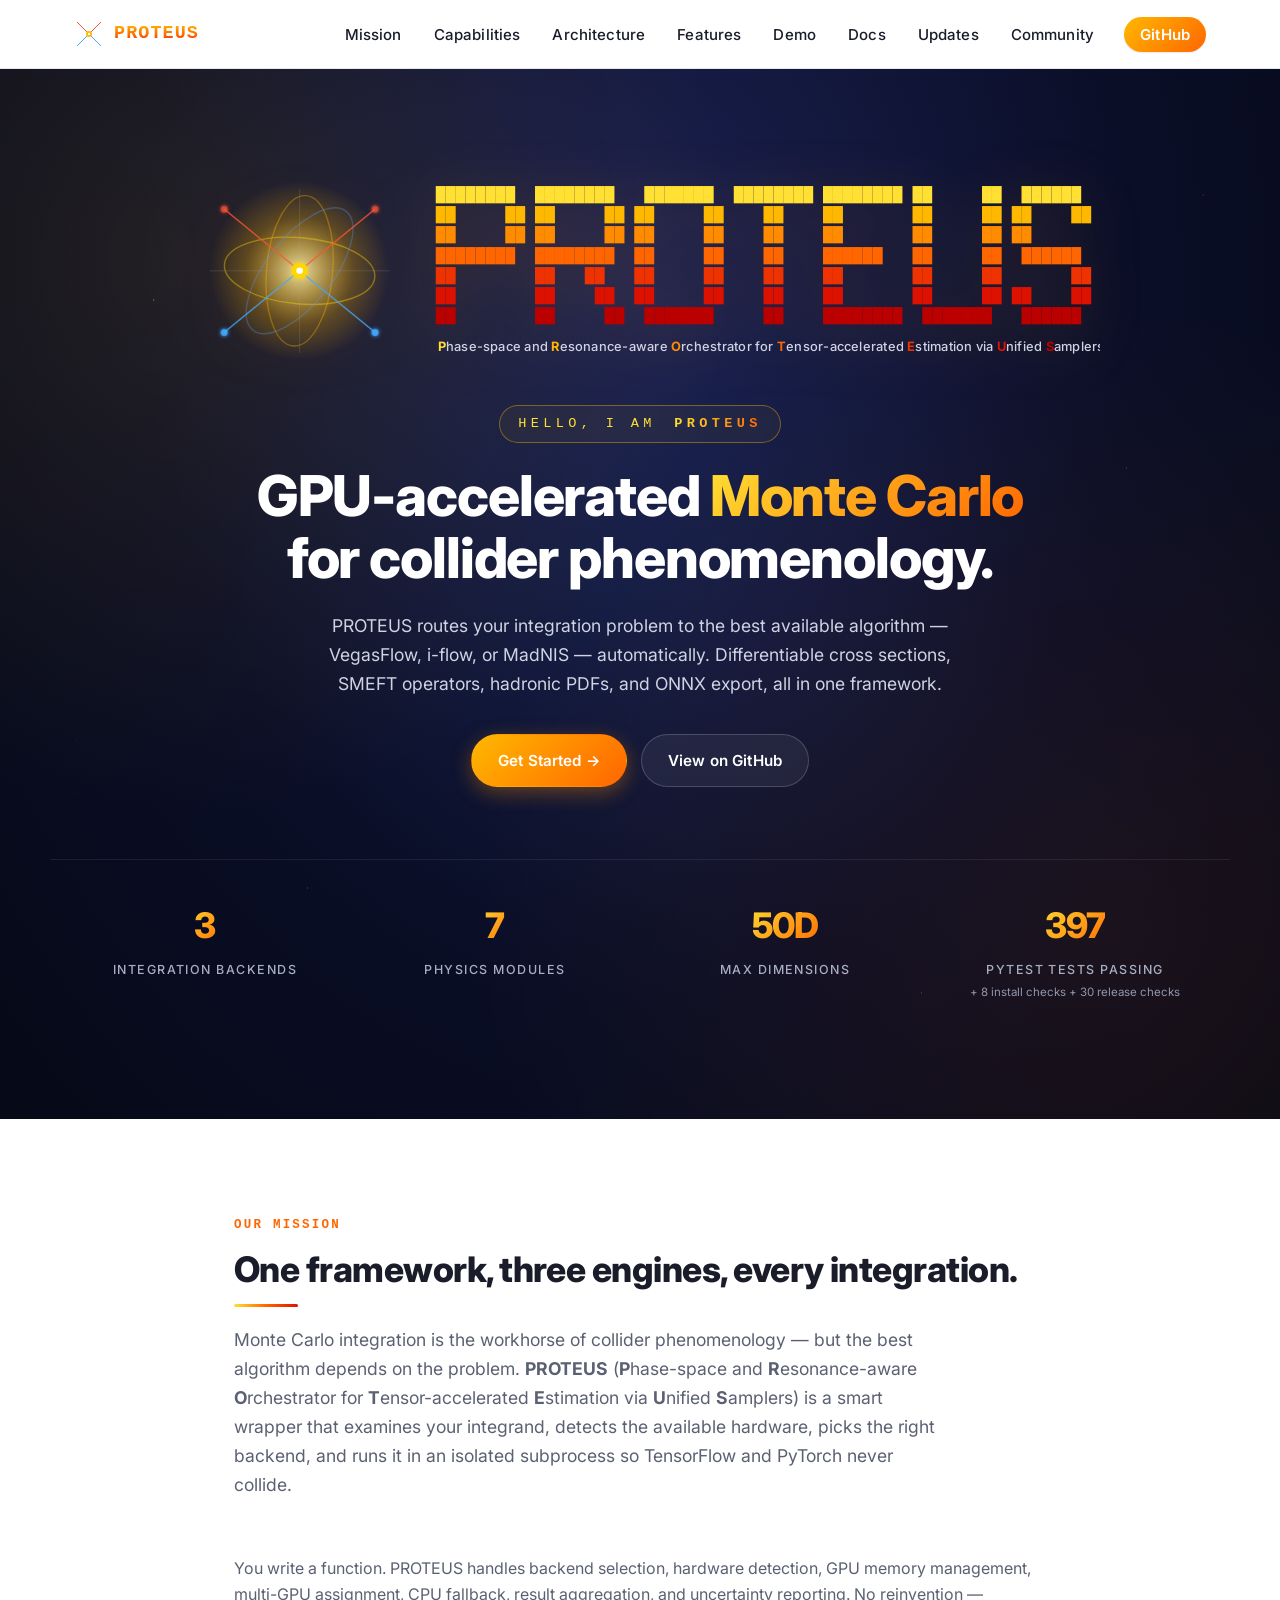
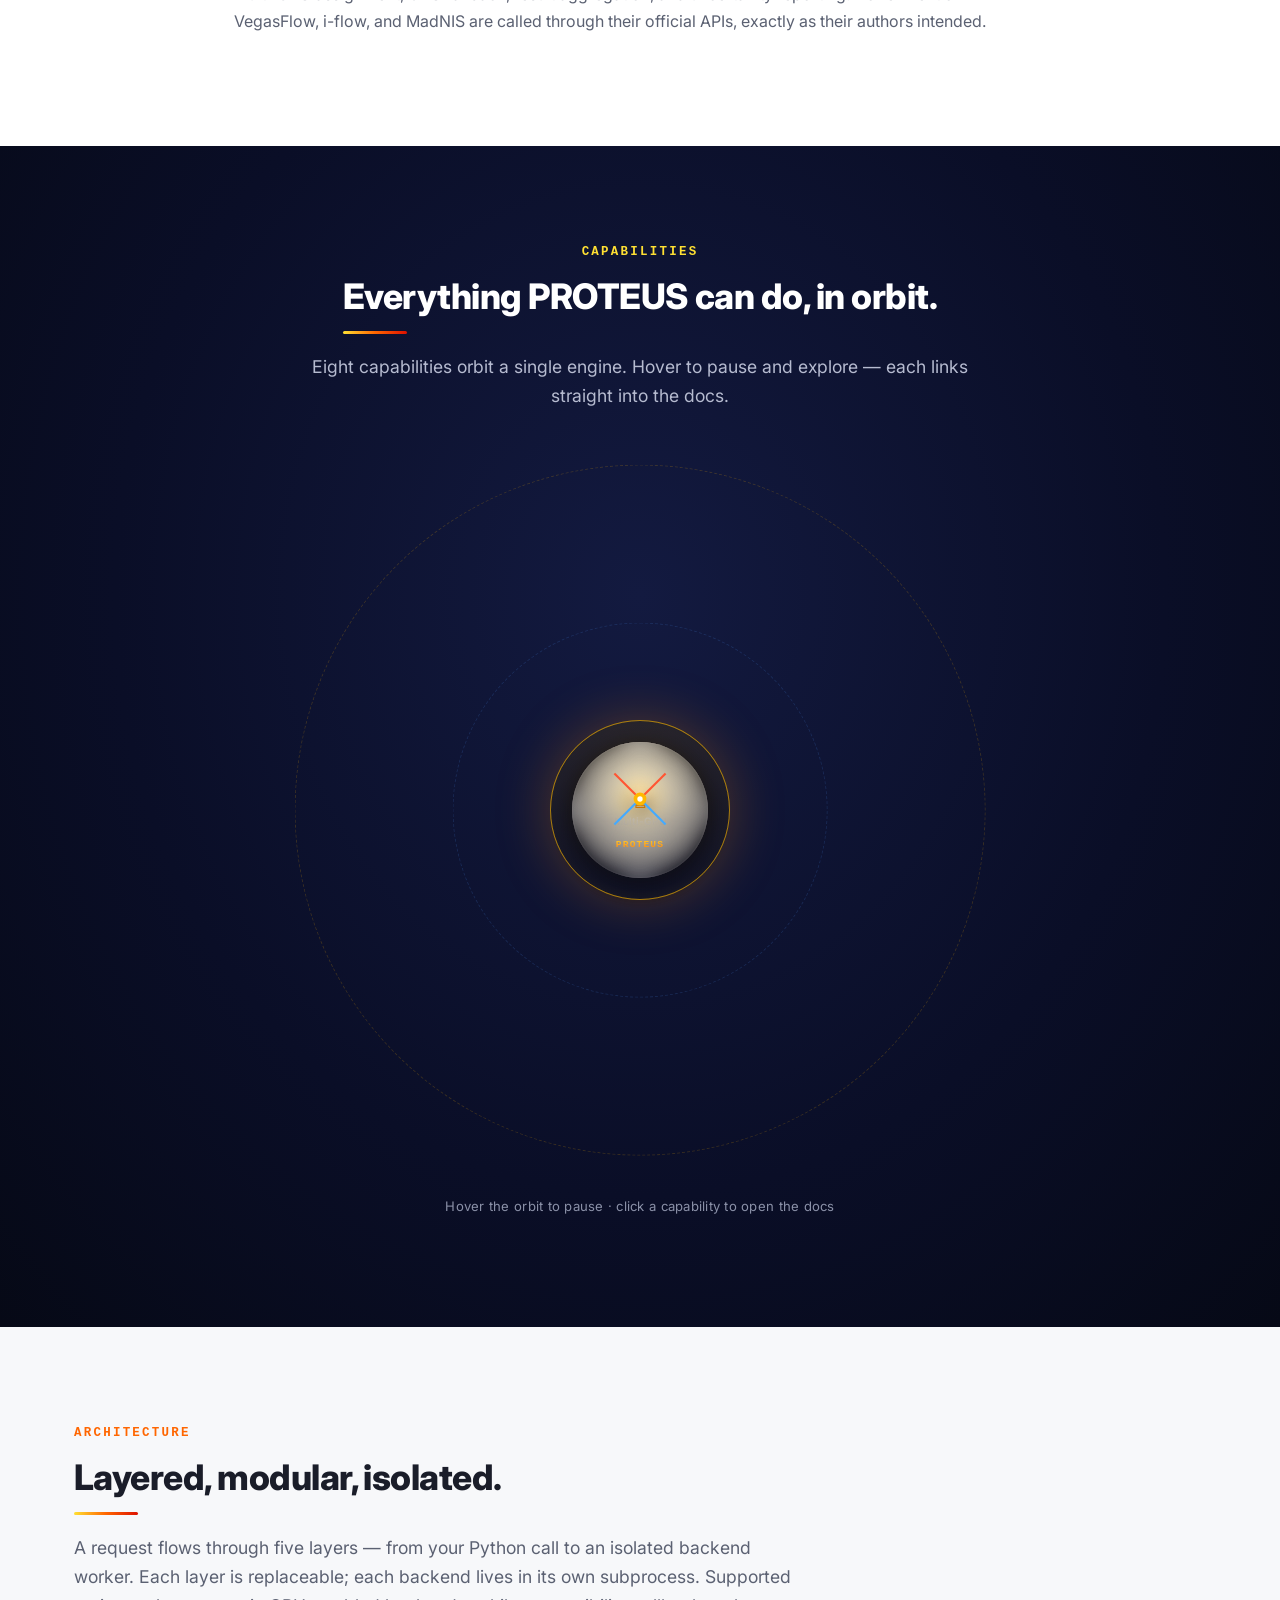
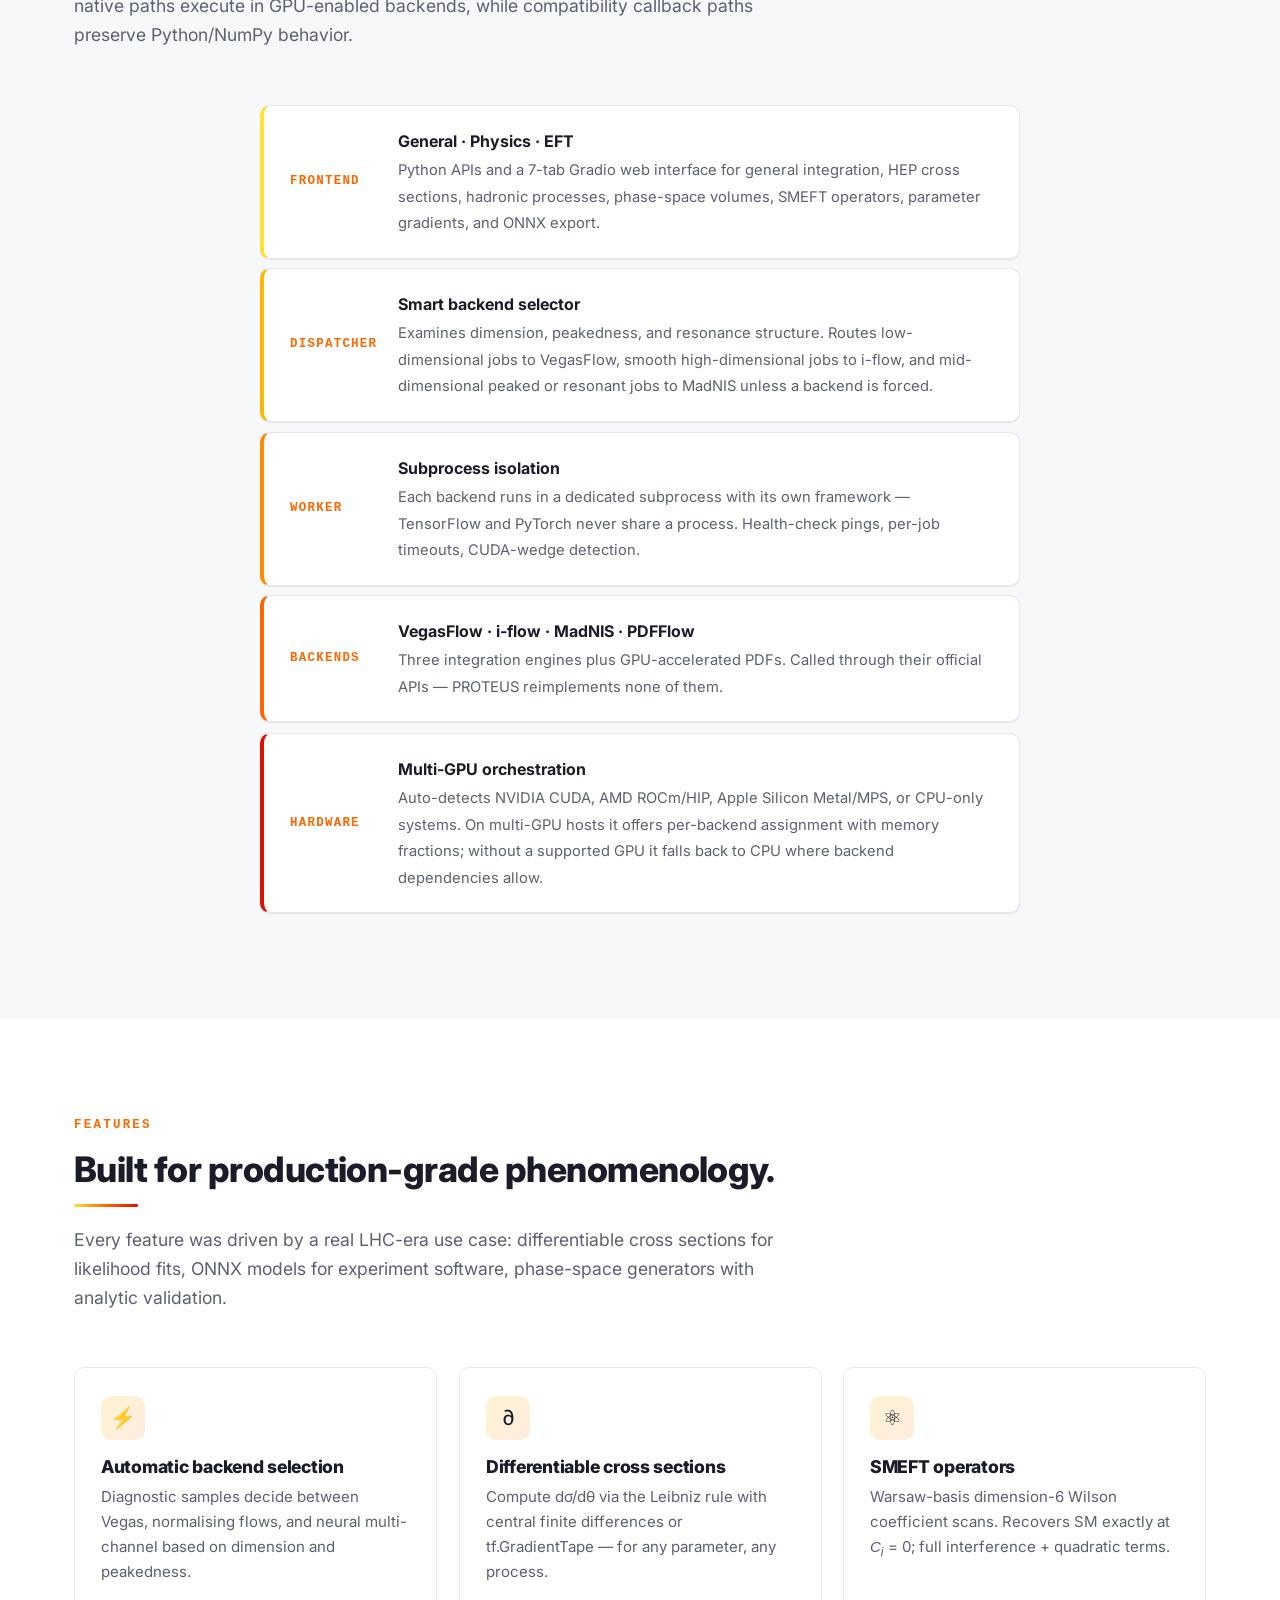
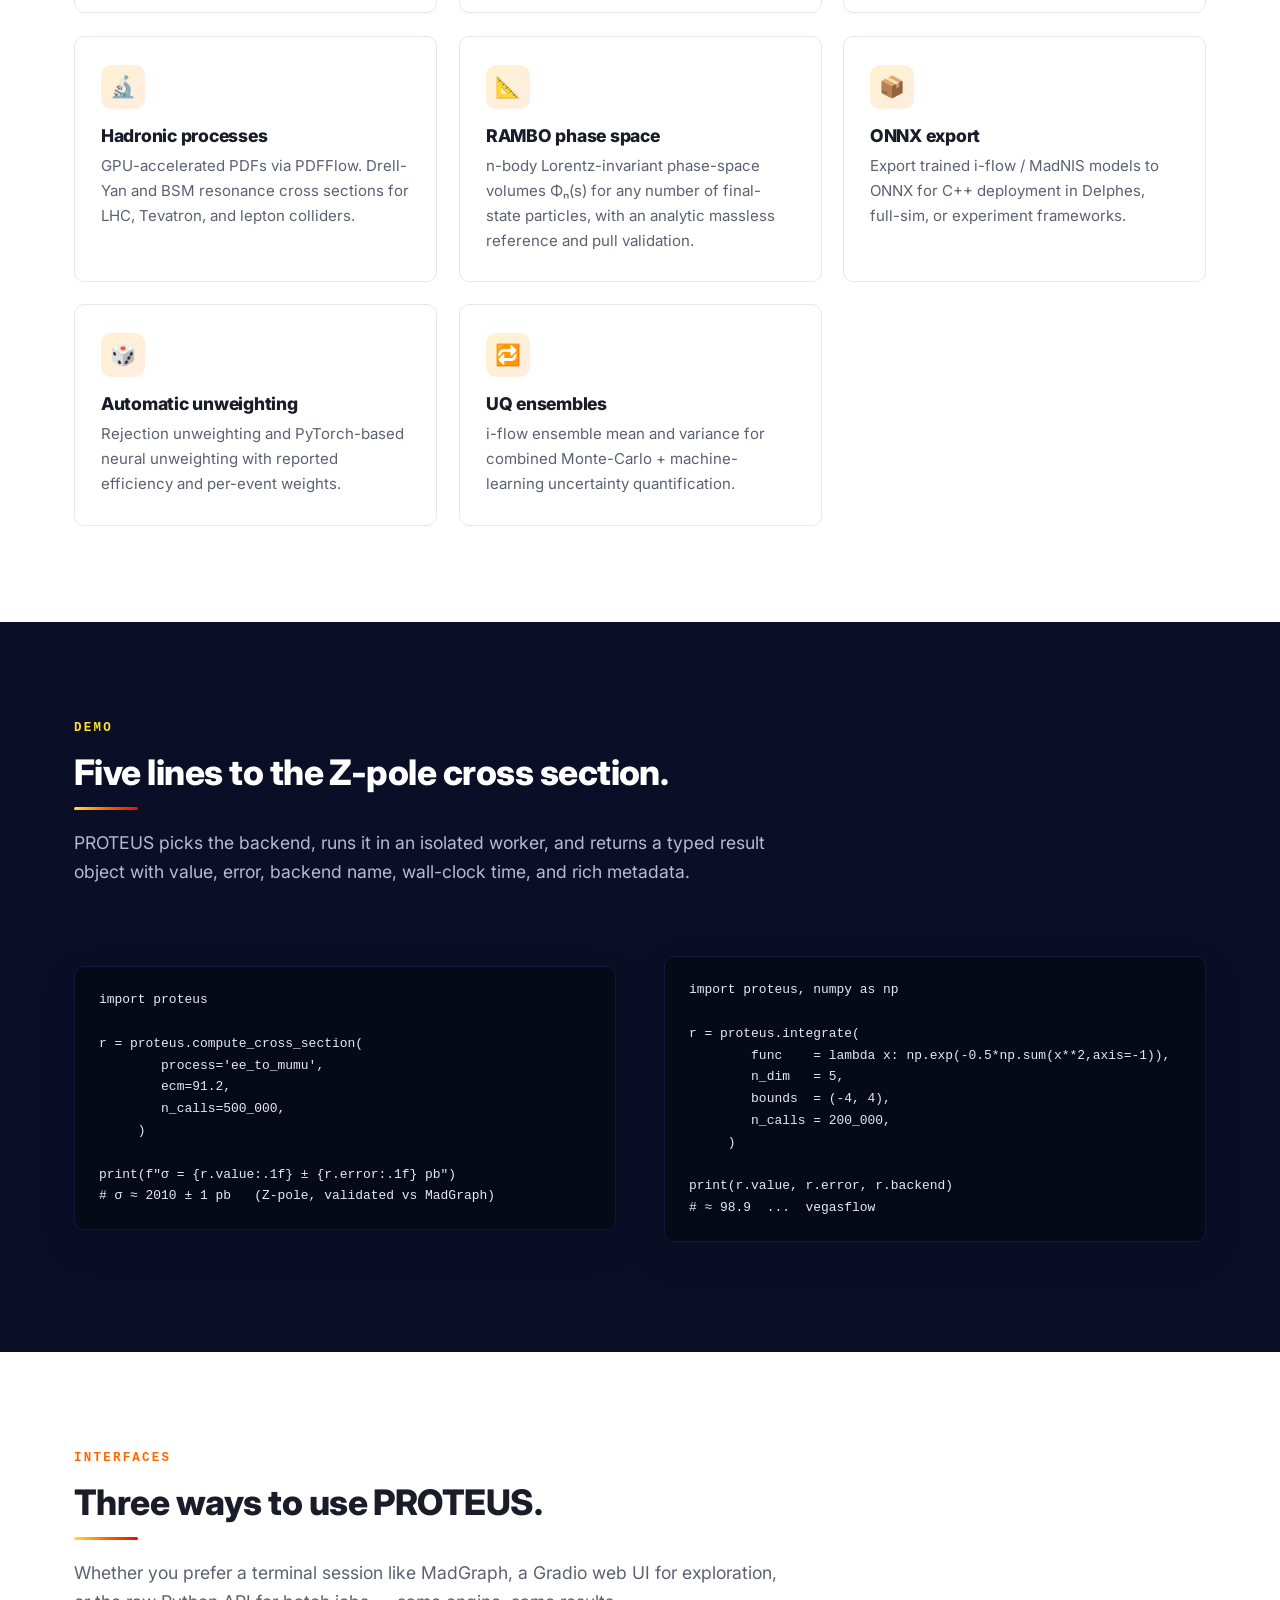
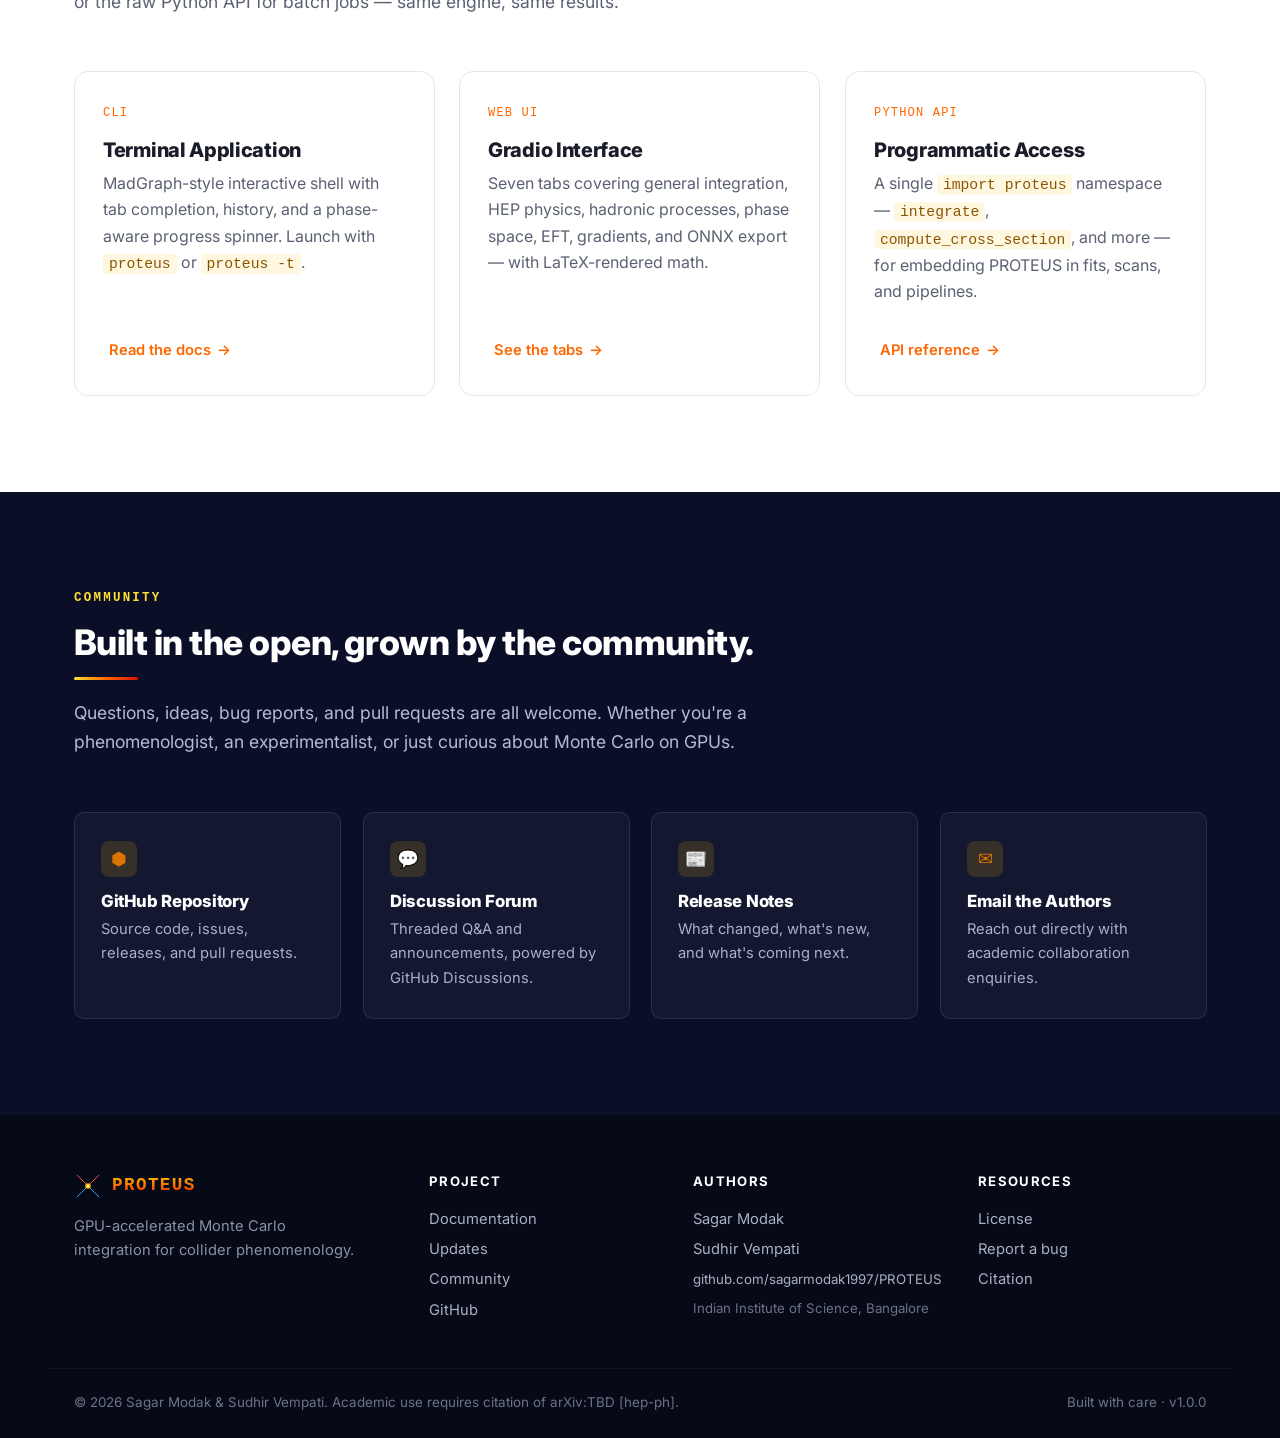
==== commit 12226172: "Document cross-platform hardware detection" ====
--- a/index.html
+++ b/index.html
@@ -174,12 +174,12 @@
       (<strong>P</strong>hase-space and <strong>R</strong>esonance-aware
       <strong>O</strong>rchestrator for <strong>T</strong>ensor-accelerated
       <strong>E</strong>stimation via <strong>U</strong>nified <strong>S</strong>amplers)
-      is a smart wrapper that examines your integrand, picks the right GPU backend,
-      and runs it in an isolated subprocess so TensorFlow and PyTorch never collide.
+      is a smart wrapper that examines your integrand, detects the available hardware,
+      picks the right backend, and runs it in an isolated subprocess so TensorFlow and PyTorch never collide.
     </p>
     <p style="color:var(--c-fg-muted);">
-      You write a function. PROTEUS handles backend selection, subprocess isolation,
-      GPU memory management, multi-GPU assignment, result aggregation, and uncertainty
+      You write a function. PROTEUS handles backend selection, hardware detection,
+      GPU memory management, multi-GPU assignment, CPU fallback, result aggregation, and uncertainty
       reporting. No reinvention — VegasFlow, i-flow, and MadNIS are called through
       their official APIs, exactly as their authors intended.
     </p>
@@ -295,7 +295,7 @@
         <div class="arch-tag">Hardware</div>
         <div class="arch-body">
           <strong>Multi-GPU orchestration</strong>
-          <span>Auto-detects available GPUs, offers per-backend assignment with memory fractions, and can fall back to CPU where the selected backend dependencies support CPU execution.</span>
+          <span>Auto-detects NVIDIA CUDA, AMD ROCm/HIP, Apple Silicon Metal/MPS, or CPU-only systems. On multi-GPU hosts it offers per-backend assignment with memory fractions; without a supported GPU it falls back to CPU where backend dependencies allow.</span>
         </div>
       </div>
     </div>
